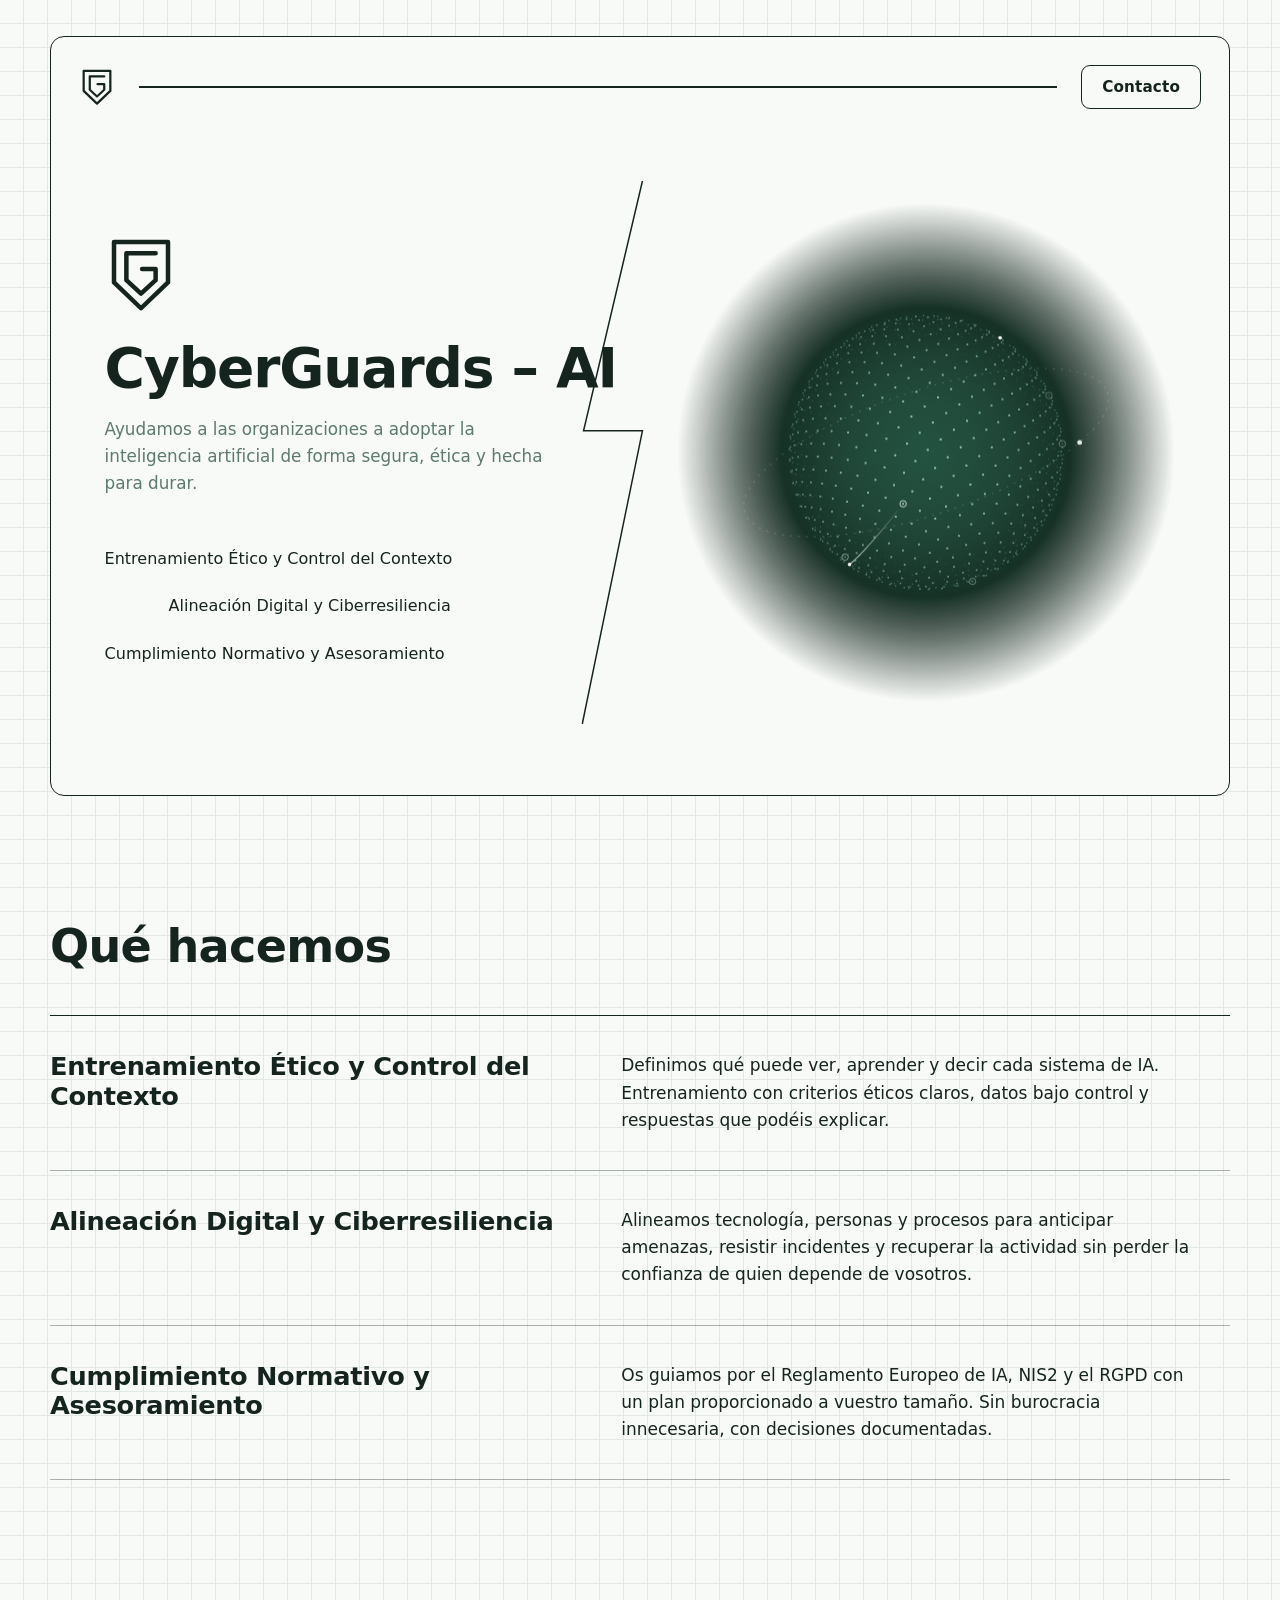
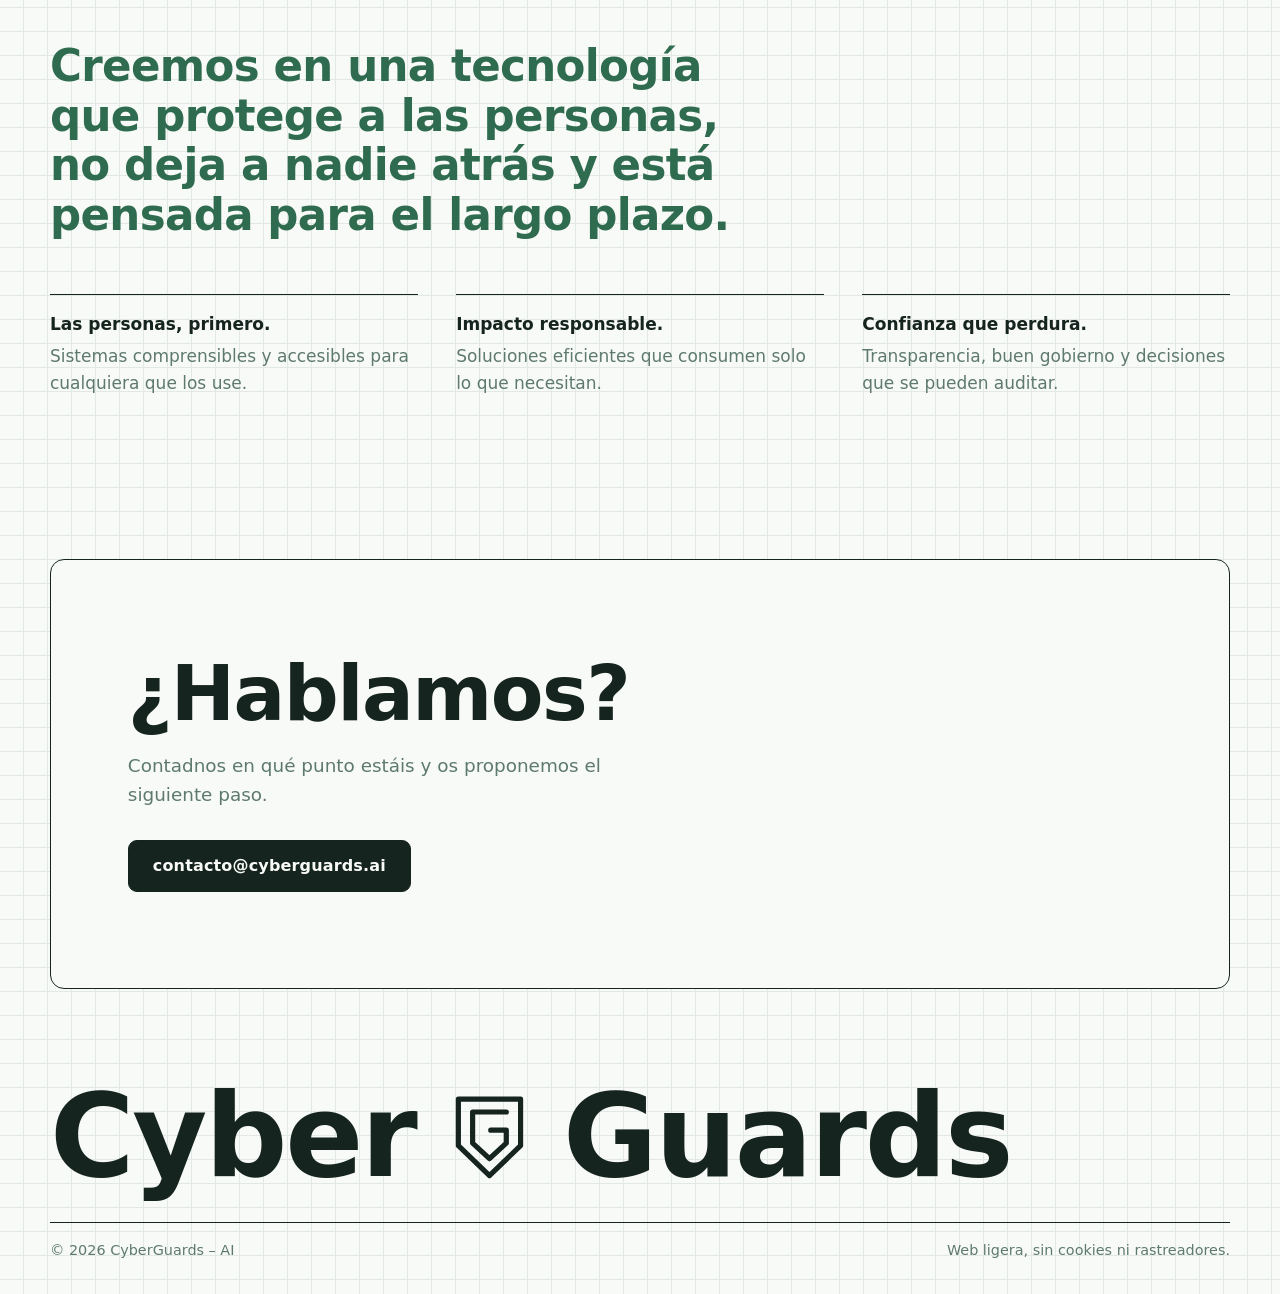
==== index.html @ 521812dc "Web estática de CyberGuards – AI Hero con escudo, rayo divisor y globo generativo en canvas, seccion" ====
<!doctype html>
<html lang="es">
<head>
  <meta charset="utf-8">
  <meta name="viewport" content="width=device-width, initial-scale=1">
  <title>CyberGuards – AI | IA segura, ética y responsable</title>
  <meta name="description" content="CyberGuards acompaña a las organizaciones a adoptar la inteligencia artificial de forma segura, ética y responsable: entrenamiento ético, ciberresiliencia y cumplimiento normativo.">
  <meta name="theme-color" content="#F8FAF7">
  <meta property="og:type" content="website">
  <meta property="og:title" content="CyberGuards – AI">
  <meta property="og:description" content="IA segura, ética y responsable para organizaciones que quieren crecer sin perder el control.">
  <meta property="og:locale" content="es_ES">
  <link rel="icon" href="assets/img/favicon.svg" type="image/svg+xml">
  <link rel="preload" href="assets/fonts/bricolage-latin.woff2" as="font" type="font/woff2" crossorigin>
  <link rel="preload" href="assets/fonts/atkinson-next-latin.woff2" as="font" type="font/woff2" crossorigin>
  <link rel="stylesheet" href="assets/css/styles.css">
  <script src="assets/js/main.js" defer></script>
</head>
<body>
  <svg width="0" height="0" class="sr-only" aria-hidden="true">
    <symbol id="shield" viewBox="0 0 64 72">
      <g fill="none" stroke="currentColor" stroke-width="4" stroke-linecap="round" stroke-linejoin="round">
        <path d="M8 7h48v36L32 66 8 43z"/>
        <path d="M45 17H19v24l13 12 13-12V31H33"/>
      </g>
    </symbol>
  </svg>

  <a class="skip" href="#main">Saltar al contenido</a>

  <div class="sheet hero-sheet">
    <header class="topbar">
      <a class="topbar__logo" href="./" aria-label="CyberGuards, inicio">
        <svg aria-hidden="true"><use href="#shield"/></svg>
      </a>
      <span class="topbar__rule" aria-hidden="true"></span>
      <a class="btn" href="#contacto">Contacto</a>
    </header>

    <main id="main">
      <section class="hero" aria-labelledby="hero-title">
        <div class="hero__copy">
          <svg class="hero__mark" aria-hidden="true"><use href="#shield"/></svg>
          <h1 id="hero-title" class="hero__title">CyberGuards&nbsp;–&nbsp;AI</h1>
          <p class="hero__lead">Ayudamos a las organizaciones a adoptar la inteligencia artificial de forma segura, ética y hecha para durar.</p>
          <ul class="hero__services">
            <li><a href="#etica">Entrenamiento Ético y Control del Contexto</a></li>
            <li><a href="#resiliencia">Alineación Digital y Ciberresiliencia</a></li>
            <li><a href="#cumplimiento">Cumplimiento Normativo y Asesoramiento</a></li>
          </ul>
        </div>

        <svg class="bolt" viewBox="0 0 100 100" preserveAspectRatio="none" aria-hidden="true">
          <path d="M96 0 L4 46 L96 46 L2 100"/>
        </svg>

        <figure class="visual" data-video="">
          <canvas class="visual__canvas" aria-hidden="true"></canvas>
          <figcaption class="sr-only">Animación de una red global de datos protegida.</figcaption>
        </figure>
      </section>
    </main>
  </div>

  <section class="services wrap" id="servicios" aria-labelledby="servicios-title">
    <h2 id="servicios-title" class="section-title">Qué hacemos</h2>
    <dl class="services__list">
      <div class="service" id="etica">
        <dt>Entrenamiento Ético y Control del Contexto</dt>
        <dd>Definimos qué puede ver, aprender y decir cada sistema de IA. Entrenamiento con criterios éticos claros, datos bajo control y respuestas que podéis explicar.</dd>
      </div>
      <div class="service" id="resiliencia">
        <dt>Alineación Digital y Ciberresiliencia</dt>
        <dd>Alineamos tecnología, personas y procesos para anticipar amenazas, resistir incidentes y recuperar la actividad sin perder la confianza de quien depende de vosotros.</dd>
      </div>
      <div class="service" id="cumplimiento">
        <dt>Cumplimiento Normativo y Asesoramiento</dt>
        <dd>Os guiamos por el Reglamento Europeo de IA, NIS2 y el RGPD con un plan proporcionado a vuestro tamaño. Sin burocracia innecesaria, con decisiones documentadas.</dd>
      </div>
    </dl>
  </section>

  <section class="approach wrap" aria-labelledby="approach-title">
    <h2 id="approach-title" class="approach__statement">Creemos en una tecnología que protege a las personas, no deja a nadie atrás y está pensada para el largo plazo.</h2>
    <ul class="approach__principles">
      <li><strong>Las personas, primero.</strong> Sistemas comprensibles y accesibles para cualquiera que los use.</li>
      <li><strong>Impacto responsable.</strong> Soluciones eficientes que consumen solo lo que necesitan.</li>
      <li><strong>Confianza que perdura.</strong> Transparencia, buen gobierno y decisiones que se pueden auditar.</li>
    </ul>
  </section>

  <section class="sheet contact" id="contacto" aria-labelledby="contacto-title">
    <h2 id="contacto-title" class="contact__title">¿Hablamos?</h2>
    <p class="contact__text">Contadnos en qué punto estáis y os proponemos el siguiente paso.</p>
    <a class="btn btn--solid" href="mailto:contacto@cyberguards.ai">contacto@cyberguards.ai</a>
  </section>

  <footer class="footer wrap">
    <p class="wordmark" aria-label="CyberGuards">
      <span aria-hidden="true">Cyber</span>
      <svg aria-hidden="true"><use href="#shield"/></svg>
      <span aria-hidden="true">Guards</span>
    </p>
    <div class="footer__meta">
      <p>© <span data-year>2026</span> CyberGuards – AI</p>
      <p>Web ligera, sin cookies ni rastreadores.</p>
    </div>
  </footer>
</body>
</html>
---- assets/css/styles.css ----
/* CyberGuards – AI
   Ink on graph paper. One accent, one bold moment (the bolt + the live visual). */

@font-face {
  font-family: "Bricolage Grotesque";
  src: url("../fonts/bricolage-latin.woff2") format("woff2");
  font-weight: 400 800;
  font-stretch: 75% 100%;
  font-display: swap;
}
@font-face {
  font-family: "Atkinson Hyperlegible Next";
  src: url("../fonts/atkinson-next-latin.woff2") format("woff2");
  font-weight: 400 700;
  font-display: swap;
}

:root {
  --paper: #F8FAF7;
  --grid: #E2E8E3;
  --ink: #16241F;
  --moss: #2F6B4F;
  --sage: #5E7A6E;
  --night: #0E2019;

  --display: "Bricolage Grotesque", "Arial Narrow", system-ui, sans-serif;
  --text: "Atkinson Hyperlegible Next", system-ui, -apple-system, "Segoe UI", sans-serif;

  --cell: 24px;
  --gutter: clamp(16px, 4vw, 48px);
  --radius: 14px;
  --line: 1.5px;
  --ease: cubic-bezier(.22, .8, .24, 1);
}

*, *::before, *::after { box-sizing: border-box; }

html { scroll-behavior: smooth; -webkit-text-size-adjust: 100%; }
@media (prefers-reduced-motion: reduce) { html { scroll-behavior: auto; } }

body {
  margin: 0;
  color: var(--ink);
  background-color: var(--paper);
  background-image:
    linear-gradient(var(--grid) 1px, transparent 1px),
    linear-gradient(90deg, var(--grid) 1px, transparent 1px);
  background-size: var(--cell) var(--cell);
  background-position: -1px -1px;
  font-family: var(--text);
  font-size: 1.0625rem;
  line-height: 1.6;
  text-rendering: optimizeLegibility;
  -webkit-font-smoothing: antialiased;
}

h1, h2, h3, p, dl, dd, ul, figure { margin: 0; }
ul { padding: 0; list-style: none; }
a { color: inherit; }
svg { display: block; }

:focus-visible { outline: 2px solid var(--moss); outline-offset: 3px; border-radius: 4px; }

.sr-only {
  position: absolute; width: 1px; height: 1px; padding: 0; margin: -1px;
  overflow: hidden; clip: rect(0 0 0 0); white-space: nowrap; border: 0;
}

.skip {
  position: absolute; left: 16px; top: -48px; z-index: 10;
  padding: 8px 14px; background: var(--ink); color: var(--paper);
  border-radius: 8px; text-decoration: none;
}
.skip:focus { top: 16px; }

.wrap {
  width: min(1180px, 100% - 2 * var(--gutter));
  margin-inline: auto;
}

/* ---------- Sheet: the framed page from the sketch ---------- */

.sheet {
  width: min(1180px, 100% - 2 * var(--gutter));
  margin-inline: auto;
  background: var(--paper);
  border: var(--line) solid var(--ink);
  border-radius: var(--radius);
}

.hero-sheet {
  margin-top: clamp(16px, 4vh, 48px);
  min-height: min(760px, calc(100svh - 2 * clamp(16px, 4vh, 48px)));
  display: flex;
  flex-direction: column;
  padding: clamp(16px, 2.4vw, 28px);
}

/* ---------- Buttons ---------- */

.btn {
  display: inline-flex;
  align-items: center;
  justify-content: center;
  min-height: 44px;
  padding: 0 20px;
  border: var(--line) solid var(--ink);
  border-radius: 9px;
  background: var(--paper);
  font-family: var(--display);
  font-weight: 700;
  font-size: .95rem;
  letter-spacing: .01em;
  text-decoration: none;
  white-space: nowrap;
  transition: background-color .2s var(--ease), color .2s var(--ease);
}
.btn:hover { background: var(--ink); color: var(--paper); }

.btn--solid { background: var(--ink); color: var(--paper); }
.btn--solid:hover { background: var(--moss); border-color: var(--moss); }

/* ---------- Top bar ---------- */

.topbar {
  display: flex;
  align-items: center;
  gap: clamp(12px, 2vw, 24px);
}
.topbar__logo { flex: none; color: var(--ink); }
.topbar__logo svg { width: 36px; height: 40px; }
.topbar__rule {
  flex: 1;
  height: var(--line);
  background: var(--ink);
  transform-origin: left;
}

/* ---------- Hero ---------- */

.hero-sheet main { flex: 1; display: flex; flex-direction: column; }

.hero {
  flex: 1;
  display: grid;
  grid-template-columns: minmax(0, 1fr) clamp(36px, 5vw, 64px) minmax(0, 1.12fr);
  align-items: stretch;
  gap: clamp(16px, 2.5vw, 36px);
  padding: clamp(24px, 5vh, 56px) clamp(4px, 2vw, 28px) clamp(8px, 2vh, 16px);
}

.hero__copy {
  align-self: center;
  max-width: 34rem;
}

.hero__mark {
  width: clamp(52px, 6vw, 72px);
  height: auto;
  aspect-ratio: 64 / 72;
  color: var(--ink);
  margin-bottom: clamp(20px, 3vh, 32px);
}

.hero__title {
  font-family: var(--display);
  font-weight: 800;
  font-stretch: 84%;
  font-size: clamp(2.1rem, 4.3vw, 3.9rem);
  line-height: .98;
  white-space: nowrap;
  letter-spacing: -.02em;
}

.hero__lead {
  margin-top: 20px;
  max-width: 30rem;
  font-size: clamp(1.05rem, 1.3vw, 1.2rem);
  color: var(--sage);
}

.hero__services {
  margin-top: clamp(28px, 5vh, 48px);
  display: grid;
  gap: 14px;
}
/* The sketch's zig-zag rhythm: the middle line steps in, echoing the bolt */
.hero__services li:nth-child(2) { padding-left: clamp(24px, 5vw, 72px); }
.hero__services a {
  display: inline-block;
  padding: 4px 0;
  text-decoration: none;
  font-size: 1rem;
  background: linear-gradient(var(--moss), var(--moss)) left bottom / 0 1.5px no-repeat;
  transition: background-size .35s var(--ease), color .2s;
}
.hero__services a:hover { background-size: 100% 1.5px; color: var(--moss); }

/* ---------- Bolt divider ---------- */

.bolt {
  align-self: stretch;
  width: 100%;
  height: auto;
  min-height: 320px;
  margin-block: clamp(8px, 3vh, 32px);
  overflow: visible;
}
.bolt path {
  fill: none;
  stroke: var(--ink);
  stroke-width: var(--line);
  stroke-linejoin: miter;
  vector-effect: non-scaling-stroke;
}

/* ---------- Visual (video slot, borderless) ---------- */

.visual {
  position: relative;
  align-self: center;
  width: 100%;
  aspect-ratio: 1 / 1;
  max-height: 600px;
  justify-self: center;
  overflow: hidden;
  background: radial-gradient(closest-side, #1A4134 0%, var(--night) 70%);
  /* No visible frame: the scene dissolves into the paper */
  -webkit-mask-image: radial-gradient(closest-side, #000 58%, rgba(0,0,0,.6) 76%, transparent 100%);
          mask-image: radial-gradient(closest-side, #000 58%, rgba(0,0,0,.6) 76%, transparent 100%);
}
.visual__canvas,
.visual video {
  position: absolute;
  inset: 0;
  width: 100%;
  height: 100%;
  object-fit: cover;
}

/* ---------- Page-load sequence (one orchestrated moment) ---------- */

@media (prefers-reduced-motion: no-preference) {
  .topbar__rule { animation: draw-x 1s var(--ease) both .1s; }
  .bolt { animation: strike .9s var(--ease) both .45s; }
  .visual { animation: fade-in 1.6s ease both .9s; }
}
@keyframes draw-x { from { transform: scaleX(0); } }
@keyframes strike { from { clip-path: inset(0 0 100% 0); } to { clip-path: inset(0 0 0 0); } }
@keyframes fade-in { from { opacity: 0; } }

/* ---------- Services ---------- */

.services { padding-block: clamp(88px, 14vh, 152px) clamp(40px, 8vh, 88px); }

.section-title {
  font-family: var(--display);
  font-weight: 800;
  font-stretch: 84%;
  font-size: clamp(2rem, 3.6vw, 3rem);
  line-height: 1.05;
  letter-spacing: -.015em;
  margin-bottom: clamp(28px, 5vh, 48px);
}

.services__list { border-top: var(--line) solid var(--ink); }

.service {
  display: grid;
  grid-template-columns: minmax(0, 5fr) minmax(0, 6fr);
  gap: 16px clamp(24px, 5vw, 80px);
  padding-block: clamp(24px, 4vh, 36px);
  border-bottom: 1px solid color-mix(in srgb, var(--ink) 35%, transparent);
  scroll-margin-top: 24px;
}
.service dt {
  font-family: var(--display);
  font-weight: 700;
  font-stretch: 90%;
  font-size: clamp(1.3rem, 2vw, 1.65rem);
  line-height: 1.15;
  letter-spacing: -.01em;
}
.service dd { max-width: 36rem; color: var(--ink); }
.service:target dt { color: var(--moss); }

/* ---------- Approach ---------- */

.approach { padding-block: clamp(48px, 10vh, 112px); }

.approach__statement {
  max-width: 22em;
  font-family: var(--display);
  font-weight: 600;
  font-stretch: 92%;
  font-size: clamp(1.75rem, 3.4vw, 2.8rem);
  line-height: 1.14;
  letter-spacing: -.015em;
  color: var(--moss);
  text-wrap: balance;
}

.approach__principles {
  margin-top: clamp(32px, 6vh, 56px);
  display: grid;
  grid-template-columns: repeat(3, minmax(0, 1fr));
  gap: clamp(20px, 3vw, 48px);
}
.approach__principles li {
  padding-top: 16px;
  border-top: var(--line) solid var(--ink);
  color: var(--sage);
}
.approach__principles strong {
  display: block;
  margin-bottom: 4px;
  color: var(--ink);
  font-weight: 700;
}

/* ---------- Contact ---------- */

.contact {
  margin-top: clamp(40px, 8vh, 88px);
  padding: clamp(40px, 8vw, 96px) clamp(24px, 6vw, 80px);
  display: grid;
  justify-items: start;
  gap: 18px;
  scroll-margin-top: 24px;
}
.contact__title {
  font-family: var(--display);
  font-weight: 800;
  font-stretch: 84%;
  font-size: clamp(2.6rem, 6vw, 4.8rem);
  line-height: 1;
  letter-spacing: -.02em;
}
.contact__text { max-width: 32rem; color: var(--sage); font-size: 1.15rem; }
.contact .btn { margin-top: 12px; font-size: 1rem; padding-inline: 24px; min-height: 52px; }

/* ---------- Footer ---------- */

.footer {
  padding-block: clamp(56px, 10vh, 112px) 32px;
  display: grid;
  gap: 28px;
}

.wordmark {
  display: flex;
  align-items: center;
  gap: .28em;
  font-family: var(--display);
  font-weight: 800;
  font-stretch: 84%;
  font-size: clamp(2.6rem, 9vw, 7.5rem);
  line-height: 1;
  letter-spacing: -.02em;
}
.wordmark svg { width: .72em; height: .81em; flex: none; }

.footer__meta {
  display: flex;
  flex-wrap: wrap;
  justify-content: space-between;
  gap: 8px 24px;
  padding-top: 16px;
  border-top: var(--line) solid var(--ink);
  font-size: .9rem;
  color: var(--sage);
}

/* ---------- Responsive ---------- */

@media (max-width: 860px) {
  .hero-sheet { min-height: 0; }
  .hero {
    grid-template-columns: 1fr;
    gap: 28px;
    padding-inline: 0;
  }
  .hero__copy { max-width: none; }
  .bolt { display: none; }
  .visual { width: min(100%, 460px); }

  .service { grid-template-columns: 1fr; }
  .approach__principles { grid-template-columns: 1fr; }
}

@media (max-width: 420px) {
  .topbar .btn { padding-inline: 14px; }
  .hero__services li:nth-child(2) { padding-left: 20px; }
}
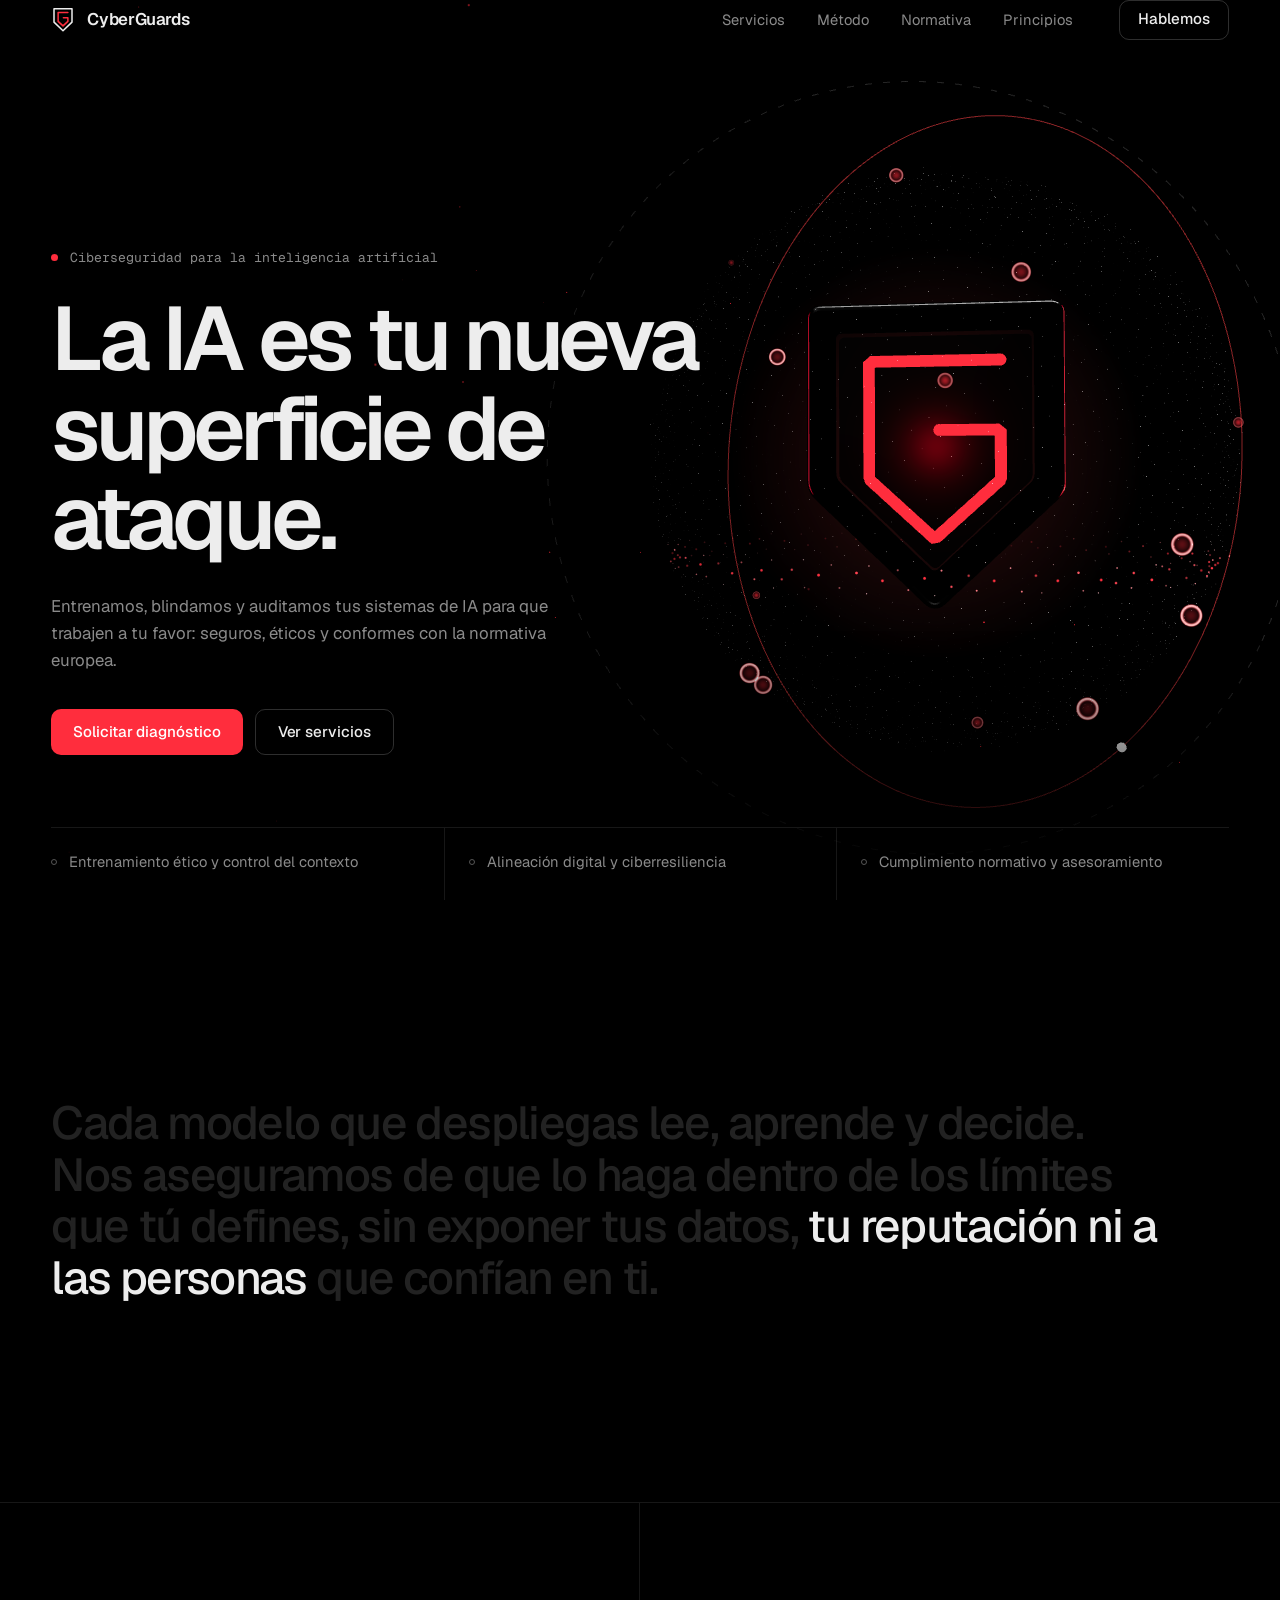
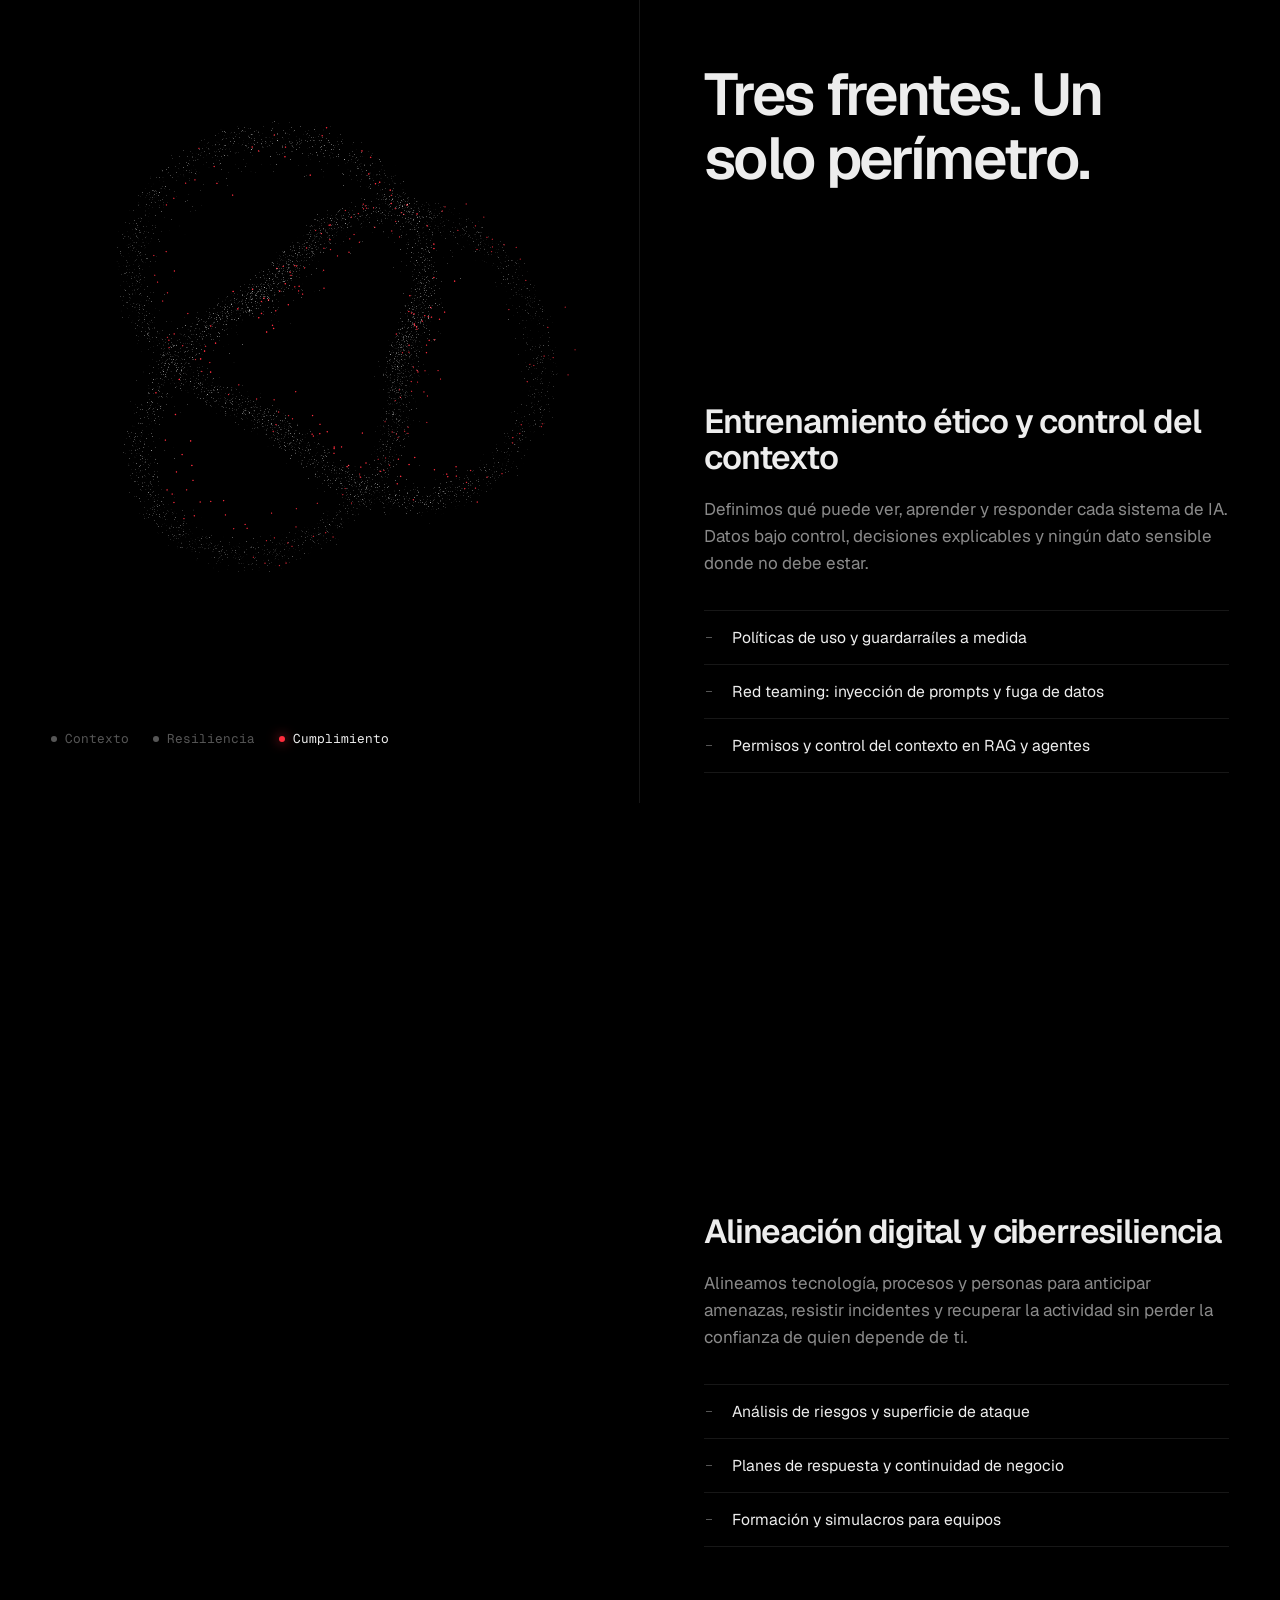
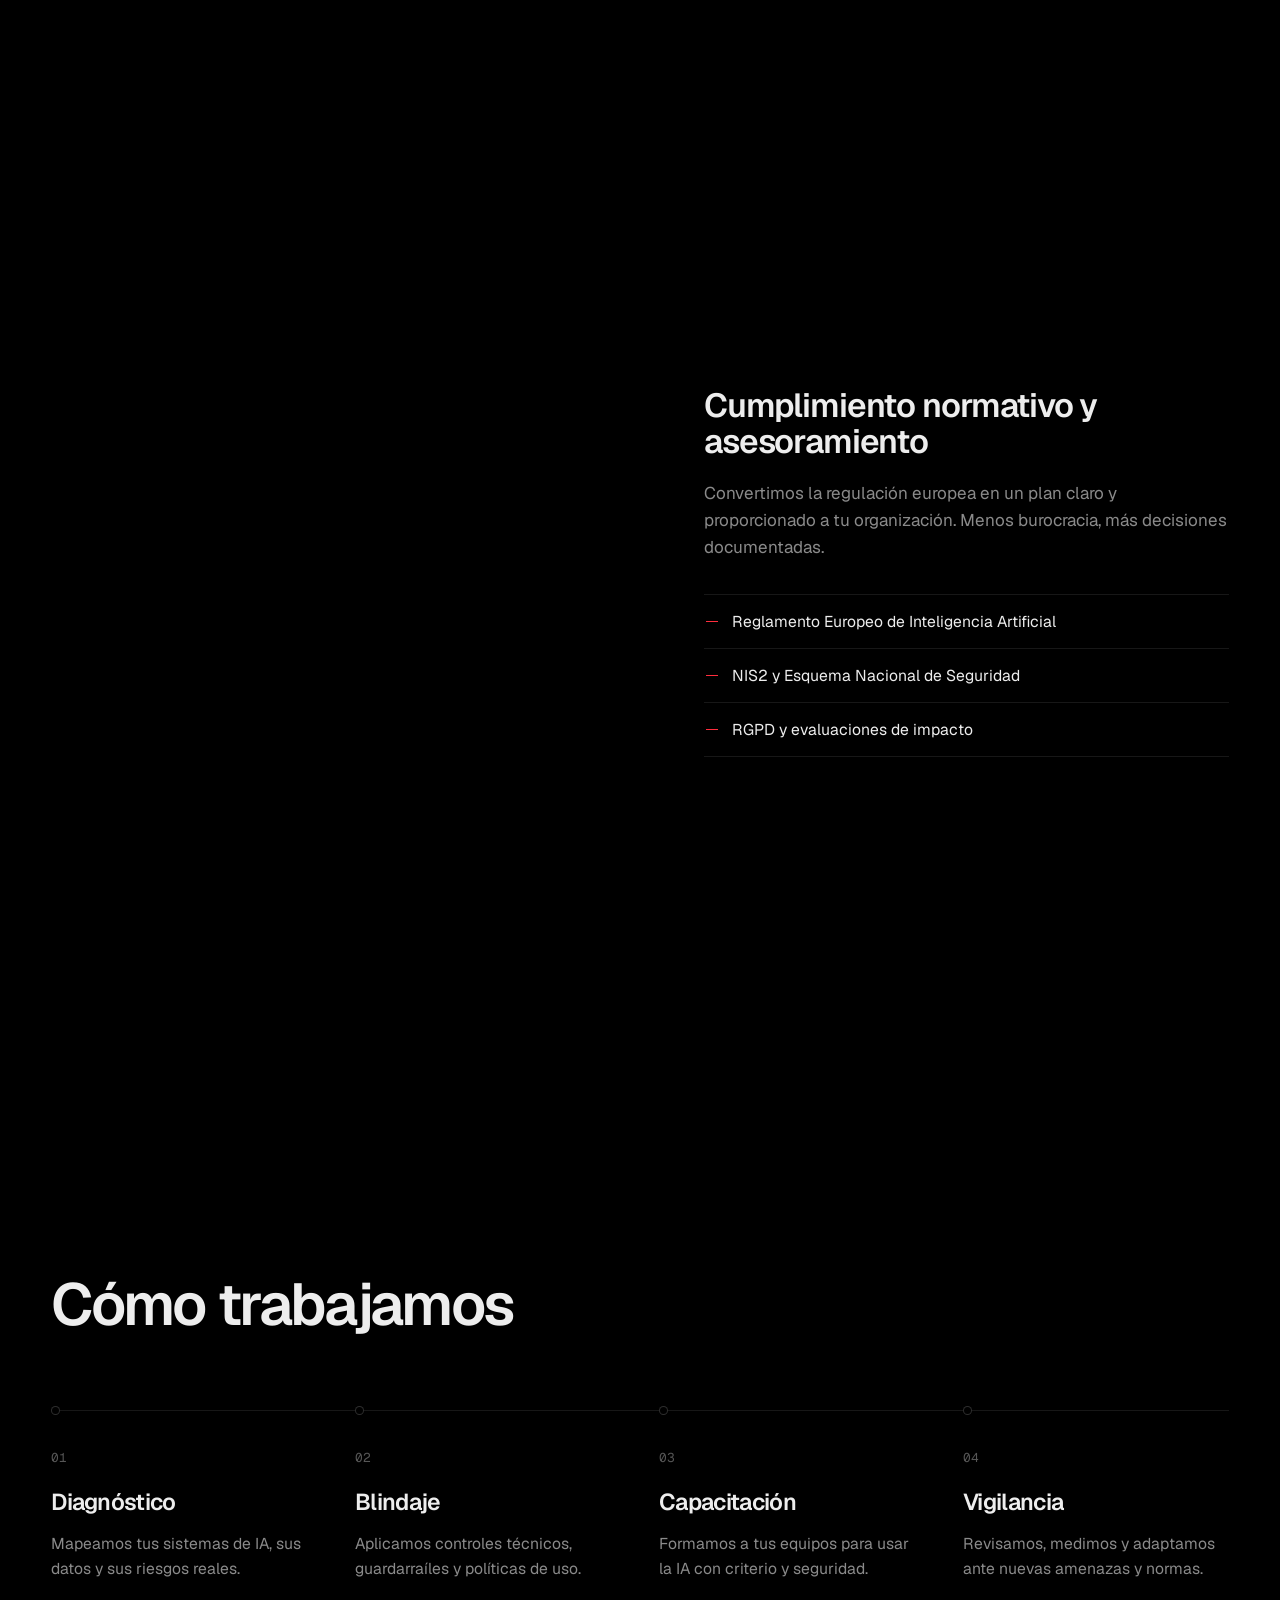
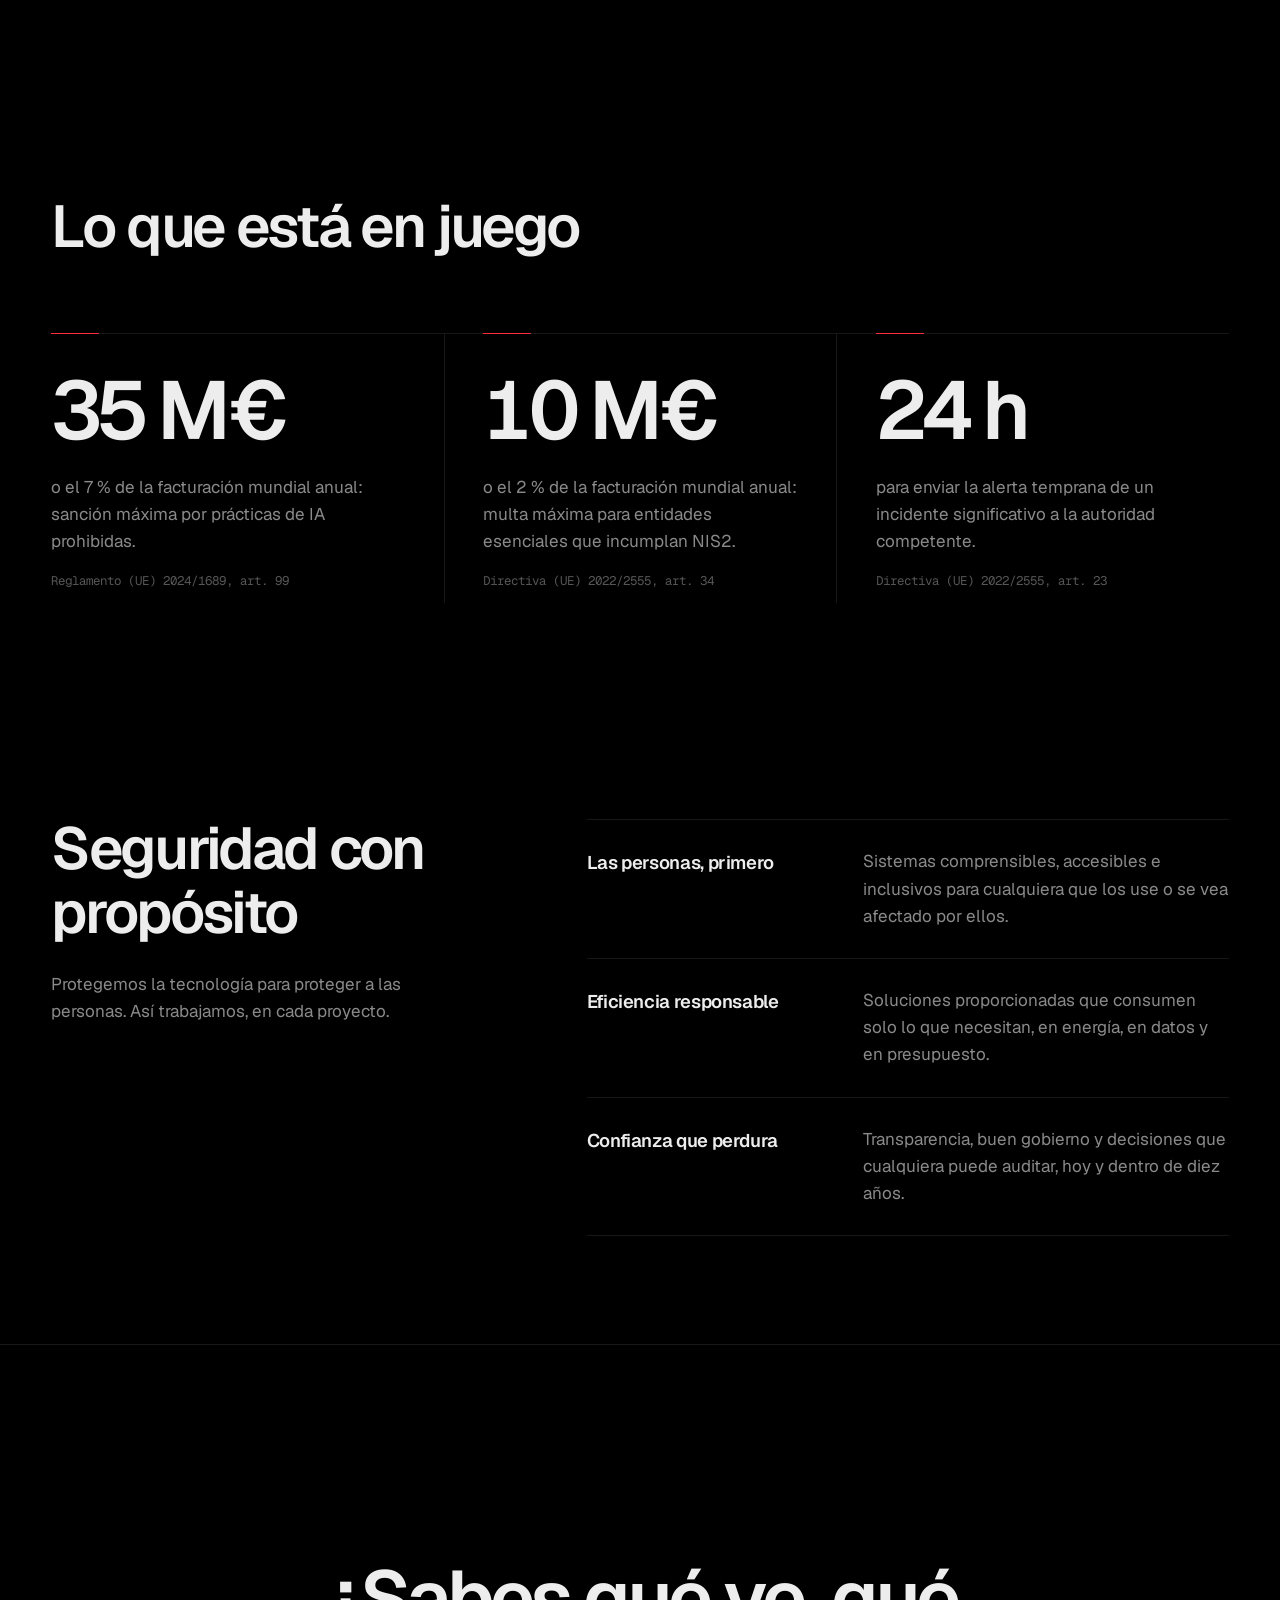
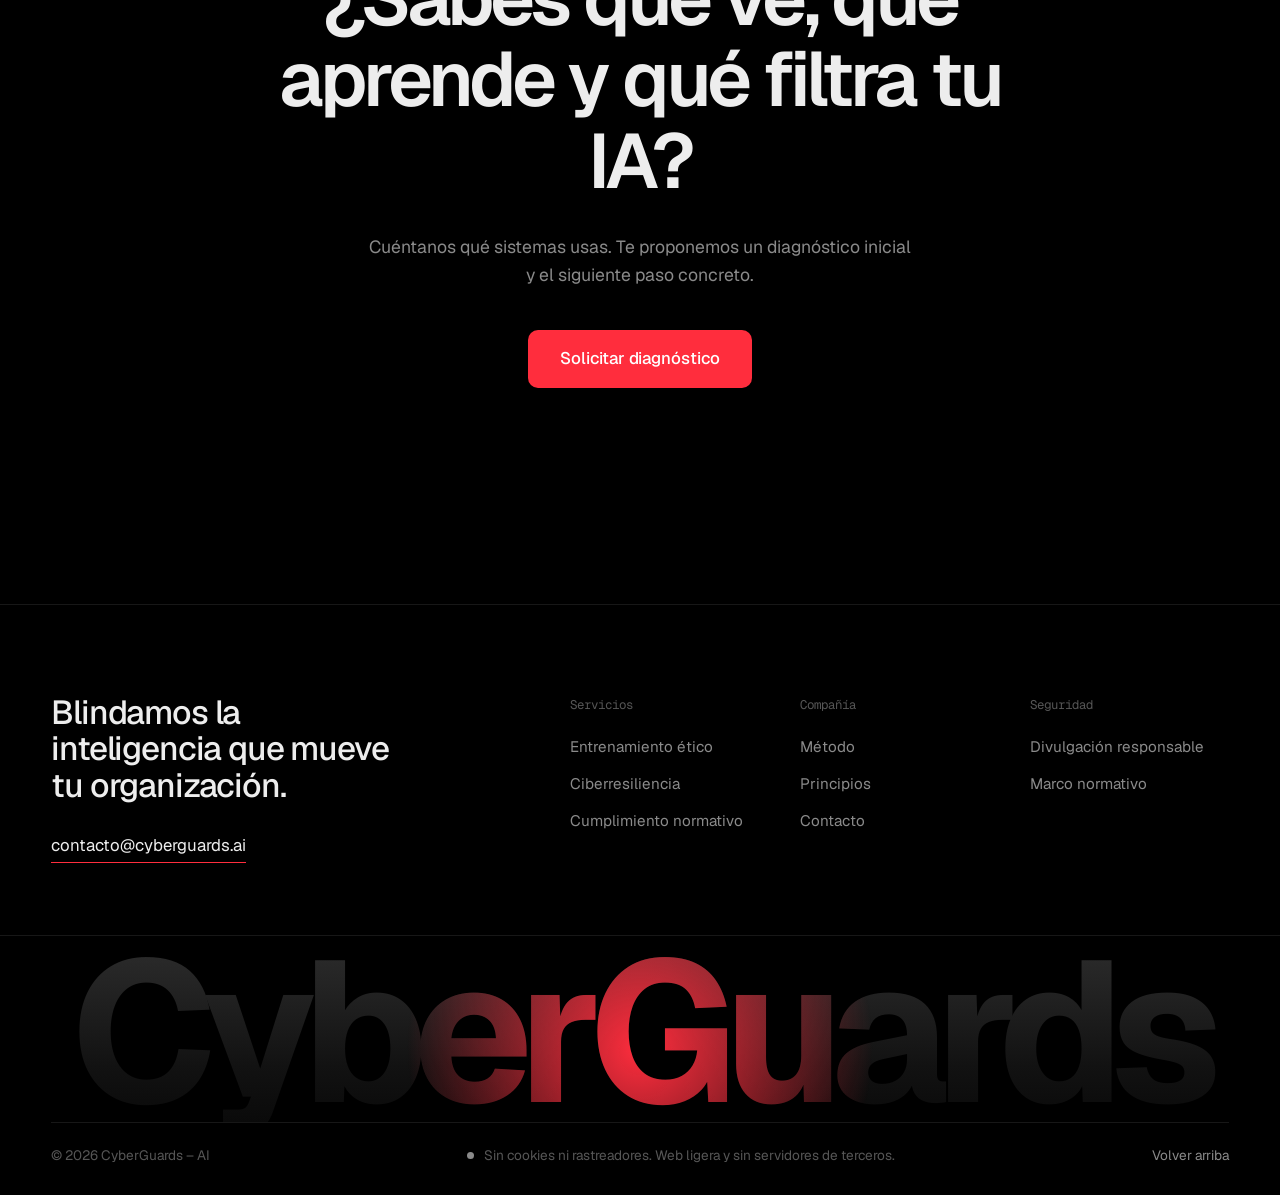
==== commit 41af0b90: "Rediseño: negro y rojo, escenas 3D y transiciones - Hero con escudo 3D metálico (three.js), perímetr" ====
--- a/index.html
+++ b/index.html
@@ -2,108 +2,279 @@
 <html lang="es">
 <head>
   <meta charset="utf-8">
-  <meta name="viewport" content="width=device-width, initial-scale=1">
-  <title>CyberGuards – AI | IA segura, ética y responsable</title>
-  <meta name="description" content="CyberGuards acompaña a las organizaciones a adoptar la inteligencia artificial de forma segura, ética y responsable: entrenamiento ético, ciberresiliencia y cumplimiento normativo.">
-  <meta name="theme-color" content="#F8FAF7">
+  <meta name="viewport" content="width=device-width, initial-scale=1, viewport-fit=cover">
+  <title>CyberGuards – AI | Ciberseguridad para la inteligencia artificial</title>
+  <meta name="description" content="Entrenamos, blindamos y auditamos tus sistemas de inteligencia artificial: entrenamiento ético y control del contexto, ciberresiliencia y cumplimiento del Reglamento Europeo de IA, NIS2 y RGPD.">
+  <meta name="theme-color" content="#000000">
+  <meta name="color-scheme" content="dark">
   <meta property="og:type" content="website">
   <meta property="og:title" content="CyberGuards – AI">
-  <meta property="og:description" content="IA segura, ética y responsable para organizaciones que quieren crecer sin perder el control.">
+  <meta property="og:description" content="La IA es tu nueva superficie de ataque. Te ayudamos a protegerla.">
   <meta property="og:locale" content="es_ES">
   <link rel="icon" href="assets/img/favicon.svg" type="image/svg+xml">
-  <link rel="preload" href="assets/fonts/bricolage-latin.woff2" as="font" type="font/woff2" crossorigin>
-  <link rel="preload" href="assets/fonts/atkinson-next-latin.woff2" as="font" type="font/woff2" crossorigin>
+  <link rel="preload" href="assets/fonts/geist-latin.woff2" as="font" type="font/woff2" crossorigin>
+  <link rel="preload" href="assets/fonts/geist-mono-latin.woff2" as="font" type="font/woff2" crossorigin>
   <link rel="stylesheet" href="assets/css/styles.css">
-  <script src="assets/js/main.js" defer></script>
+  <script src="assets/js/boot.js"></script>
+  <script src="assets/vendor/gsap.min.js" defer></script>
+  <script src="assets/vendor/ScrollTrigger.min.js" defer></script>
+  <script src="assets/vendor/SplitText.min.js" defer></script>
+  <script src="assets/vendor/lenis.min.js" defer></script>
+  <script src="assets/js/app.js" defer></script>
+  <script type="module" src="assets/js/hero3d.js"></script>
+  <script type="module" src="assets/js/morph3d.js"></script>
 </head>
 <body>
   <svg width="0" height="0" class="sr-only" aria-hidden="true">
-    <symbol id="shield" viewBox="0 0 64 72">
-      <g fill="none" stroke="currentColor" stroke-width="4" stroke-linecap="round" stroke-linejoin="round">
-        <path d="M8 7h48v36L32 66 8 43z"/>
-        <path d="M45 17H19v24l13 12 13-12V31H33"/>
+    <symbol id="cg-shield" viewBox="0 0 64 72">
+      <g fill="none" stroke-width="4" stroke-linecap="round" stroke-linejoin="round">
+        <path stroke="currentColor" d="M8 7h48v36L32 66 8 43z"/>
+        <path stroke="#FF2D3D" d="M45 17H19v24l13 12 13-12V31H33"/>
       </g>
     </symbol>
   </svg>
 
+  <div class="loader" aria-hidden="true">
+    <svg class="loader__mark" viewBox="0 0 64 72" fill="none" stroke-width="2.2" stroke-linecap="round" stroke-linejoin="round">
+      <path class="loader__frame" pathLength="1" d="M8 7h48v36L32 66 8 43z"/>
+      <path class="loader__g" pathLength="1" d="M45 17H19v24l13 12 13-12V31H33"/>
+    </svg>
+    <p class="loader__label">CyberGuards</p>
+  </div>
+
   <a class="skip" href="#main">Saltar al contenido</a>
 
-  <div class="sheet hero-sheet">
-    <header class="topbar">
-      <a class="topbar__logo" href="./" aria-label="CyberGuards, inicio">
-        <svg aria-hidden="true"><use href="#shield"/></svg>
-      </a>
-      <span class="topbar__rule" aria-hidden="true"></span>
-      <a class="btn" href="#contacto">Contacto</a>
-    </header>
-
-    <main id="main">
-      <section class="hero" aria-labelledby="hero-title">
-        <div class="hero__copy">
-          <svg class="hero__mark" aria-hidden="true"><use href="#shield"/></svg>
-          <h1 id="hero-title" class="hero__title">CyberGuards&nbsp;–&nbsp;AI</h1>
-          <p class="hero__lead">Ayudamos a las organizaciones a adoptar la inteligencia artificial de forma segura, ética y hecha para durar.</p>
-          <ul class="hero__services">
-            <li><a href="#etica">Entrenamiento Ético y Control del Contexto</a></li>
-            <li><a href="#resiliencia">Alineación Digital y Ciberresiliencia</a></li>
-            <li><a href="#cumplimiento">Cumplimiento Normativo y Asesoramiento</a></li>
-          </ul>
-        </div>
-
-        <svg class="bolt" viewBox="0 0 100 100" preserveAspectRatio="none" aria-hidden="true">
-          <path d="M96 0 L4 46 L96 46 L2 100"/>
-        </svg>
-
-        <figure class="visual" data-video="">
-          <canvas class="visual__canvas" aria-hidden="true"></canvas>
-          <figcaption class="sr-only">Animación de una red global de datos protegida.</figcaption>
+  <header class="nav">
+    <a class="nav__brand" href="#top" aria-label="CyberGuards, volver al inicio">
+      <svg aria-hidden="true"><use href="#cg-shield"/></svg>
+      <span>CyberGuards</span>
+    </a>
+    <nav class="nav__links" aria-label="Principal">
+      <a href="#servicios">Servicios</a>
+      <a href="#metodo">Método</a>
+      <a href="#normativa">Normativa</a>
+      <a href="#principios">Principios</a>
+    </nav>
+    <a class="btn btn--ghost nav__cta" href="#contacto" data-magnetic>Hablemos</a>
+    <button class="nav__toggle" type="button" aria-expanded="false" aria-controls="menu">
+      <span class="sr-only">Abrir menú</span>
+      <span class="nav__bars" aria-hidden="true"></span>
+    </button>
+  </header>
+
+  <div class="menu" id="menu" hidden>
+    <nav aria-label="Menú móvil">
+      <a href="#servicios">Servicios</a>
+      <a href="#metodo">Método</a>
+      <a href="#normativa">Normativa</a>
+      <a href="#principios">Principios</a>
+      <a href="#contacto">Contacto</a>
+    </nav>
+    <a class="menu__mail" href="mailto:contacto@cyberguards.ai">contacto@cyberguards.ai</a>
+  </div>
+
+  <main id="main">
+    <!-- Hero -->
+    <section class="hero" id="top" aria-labelledby="hero-title">
+      <canvas class="hero__canvas" aria-hidden="true"></canvas>
+      <div class="hero__shade" aria-hidden="true"></div>
+
+      <div class="hero__inner container">
+        <p class="hero__kicker" data-fade><span class="dot" aria-hidden="true"></span>Ciberseguridad para la inteligencia artificial</p>
+        <h1 class="hero__title" id="hero-title">La IA es tu nueva superficie de ataque.</h1>
+        <p class="hero__lead" data-fade>Entrenamos, blindamos y auditamos tus sistemas de IA para que trabajen a tu favor: seguros, éticos y conformes con la normativa europea.</p>
+        <div class="hero__actions" data-fade>
+          <a class="btn btn--primary" href="#contacto" data-magnetic>Solicitar diagnóstico</a>
+          <a class="btn btn--ghost" href="#servicios">Ver servicios</a>
+        </div>
+      </div>
+
+      <ul class="hero__pillars container" data-fade>
+        <li><a href="#etica">Entrenamiento ético y control del contexto</a></li>
+        <li><a href="#resiliencia">Alineación digital y ciberresiliencia</a></li>
+        <li><a href="#cumplimiento">Cumplimiento normativo y asesoramiento</a></li>
+      </ul>
+    </section>
+
+    <!-- Manifesto -->
+    <section class="manifesto container" aria-label="Nuestra visión">
+      <p class="manifesto__text" data-words>Cada modelo que despliegas lee, aprende y decide. Nos aseguramos de que lo haga dentro de los límites que tú defines, sin exponer tus datos, tu reputación ni a las personas que confían en ti.</p>
+    </section>
+
+    <!-- Services with morphing 3D stage -->
+    <section class="services" id="servicios" aria-labelledby="servicios-title">
+      <div class="services__stage" aria-hidden="true">
+        <canvas class="services__canvas"></canvas>
+        <ol class="services__index">
+          <li class="is-active">Contexto</li>
+          <li>Resiliencia</li>
+          <li>Cumplimiento</li>
+        </ol>
+      </div>
+
+      <div class="services__panels">
+        <h2 class="services__title" id="servicios-title" data-lines>Tres frentes. Un solo perímetro.</h2>
+
+        <article class="service" id="etica" data-index="0">
+          <h3 class="service__name">Entrenamiento ético y control del contexto</h3>
+          <p class="service__desc">Definimos qué puede ver, aprender y responder cada sistema de IA. Datos bajo control, decisiones explicables y ningún dato sensible donde no debe estar.</p>
+          <ul class="service__list">
+            <li>Políticas de uso y guardarraíles a medida</li>
+            <li>Red teaming: inyección de prompts y fuga de datos</li>
+            <li>Permisos y control del contexto en RAG y agentes</li>
+          </ul>
+        </article>
+
+        <article class="service" id="resiliencia" data-index="1">
+          <h3 class="service__name">Alineación digital y ciberresiliencia</h3>
+          <p class="service__desc">Alineamos tecnología, procesos y personas para anticipar amenazas, resistir incidentes y recuperar la actividad sin perder la confianza de quien depende de ti.</p>
+          <ul class="service__list">
+            <li>Análisis de riesgos y superficie de ataque</li>
+            <li>Planes de respuesta y continuidad de negocio</li>
+            <li>Formación y simulacros para equipos</li>
+          </ul>
+        </article>
+
+        <article class="service" id="cumplimiento" data-index="2">
+          <h3 class="service__name">Cumplimiento normativo y asesoramiento</h3>
+          <p class="service__desc">Convertimos la regulación europea en un plan claro y proporcionado a tu organización. Menos burocracia, más decisiones documentadas.</p>
+          <ul class="service__list">
+            <li>Reglamento Europeo de Inteligencia Artificial</li>
+            <li>NIS2 y Esquema Nacional de Seguridad</li>
+            <li>RGPD y evaluaciones de impacto</li>
+          </ul>
+        </article>
+      </div>
+    </section>
+
+    <!-- Method -->
+    <section class="method container" id="metodo" aria-labelledby="metodo-title">
+      <h2 class="section-title" id="metodo-title" data-lines>Cómo trabajamos</h2>
+      <div class="method__track" aria-hidden="true"><span class="method__progress"></span></div>
+      <ol class="method__steps">
+        <li class="step">
+          <span class="step__num">01</span>
+          <h3 class="step__name">Diagnóstico</h3>
+          <p>Mapeamos tus sistemas de IA, sus datos y sus riesgos reales.</p>
+        </li>
+        <li class="step">
+          <span class="step__num">02</span>
+          <h3 class="step__name">Blindaje</h3>
+          <p>Aplicamos controles técnicos, guardarraíles y políticas de uso.</p>
+        </li>
+        <li class="step">
+          <span class="step__num">03</span>
+          <h3 class="step__name">Capacitación</h3>
+          <p>Formamos a tus equipos para usar la IA con criterio y seguridad.</p>
+        </li>
+        <li class="step">
+          <span class="step__num">04</span>
+          <h3 class="step__name">Vigilancia</h3>
+          <p>Revisamos, medimos y adaptamos ante nuevas amenazas y normas.</p>
+        </li>
+      </ol>
+    </section>
+
+    <!-- Stakes -->
+    <section class="stakes container" id="normativa" aria-labelledby="normativa-title">
+      <h2 class="section-title" id="normativa-title" data-lines>Lo que está en juego</h2>
+      <div class="stakes__grid">
+        <figure class="stake">
+          <p class="stake__value"><span data-count="35">35</span>&nbsp;M€</p>
+          <figcaption>
+            <p>o el 7&nbsp;% de la facturación mundial anual: sanción máxima por prácticas de IA prohibidas.</p>
+            <cite>Reglamento (UE) 2024/1689, art. 99</cite>
+          </figcaption>
         </figure>
-      </section>
-    </main>
-  </div>
-
-  <section class="services wrap" id="servicios" aria-labelledby="servicios-title">
-    <h2 id="servicios-title" class="section-title">Qué hacemos</h2>
-    <dl class="services__list">
-      <div class="service" id="etica">
-        <dt>Entrenamiento Ético y Control del Contexto</dt>
-        <dd>Definimos qué puede ver, aprender y decir cada sistema de IA. Entrenamiento con criterios éticos claros, datos bajo control y respuestas que podéis explicar.</dd>
-      </div>
-      <div class="service" id="resiliencia">
-        <dt>Alineación Digital y Ciberresiliencia</dt>
-        <dd>Alineamos tecnología, personas y procesos para anticipar amenazas, resistir incidentes y recuperar la actividad sin perder la confianza de quien depende de vosotros.</dd>
-      </div>
-      <div class="service" id="cumplimiento">
-        <dt>Cumplimiento Normativo y Asesoramiento</dt>
-        <dd>Os guiamos por el Reglamento Europeo de IA, NIS2 y el RGPD con un plan proporcionado a vuestro tamaño. Sin burocracia innecesaria, con decisiones documentadas.</dd>
-      </div>
-    </dl>
-  </section>
-
-  <section class="approach wrap" aria-labelledby="approach-title">
-    <h2 id="approach-title" class="approach__statement">Creemos en una tecnología que protege a las personas, no deja a nadie atrás y está pensada para el largo plazo.</h2>
-    <ul class="approach__principles">
-      <li><strong>Las personas, primero.</strong> Sistemas comprensibles y accesibles para cualquiera que los use.</li>
-      <li><strong>Impacto responsable.</strong> Soluciones eficientes que consumen solo lo que necesitan.</li>
-      <li><strong>Confianza que perdura.</strong> Transparencia, buen gobierno y decisiones que se pueden auditar.</li>
-    </ul>
-  </section>
-
-  <section class="sheet contact" id="contacto" aria-labelledby="contacto-title">
-    <h2 id="contacto-title" class="contact__title">¿Hablamos?</h2>
-    <p class="contact__text">Contadnos en qué punto estáis y os proponemos el siguiente paso.</p>
-    <a class="btn btn--solid" href="mailto:contacto@cyberguards.ai">contacto@cyberguards.ai</a>
-  </section>
-
-  <footer class="footer wrap">
-    <p class="wordmark" aria-label="CyberGuards">
-      <span aria-hidden="true">Cyber</span>
-      <svg aria-hidden="true"><use href="#shield"/></svg>
-      <span aria-hidden="true">Guards</span>
-    </p>
-    <div class="footer__meta">
+        <figure class="stake">
+          <p class="stake__value"><span data-count="10">10</span>&nbsp;M€</p>
+          <figcaption>
+            <p>o el 2&nbsp;% de la facturación mundial anual: multa máxima para entidades esenciales que incumplan NIS2.</p>
+            <cite>Directiva (UE) 2022/2555, art. 34</cite>
+          </figcaption>
+        </figure>
+        <figure class="stake">
+          <p class="stake__value"><span data-count="24">24</span>&nbsp;h</p>
+          <figcaption>
+            <p>para enviar la alerta temprana de un incidente significativo a la autoridad competente.</p>
+            <cite>Directiva (UE) 2022/2555, art. 23</cite>
+          </figcaption>
+        </figure>
+      </div>
+    </section>
+
+    <!-- Principles -->
+    <section class="principles container" id="principios" aria-labelledby="principios-title">
+      <h2 class="section-title" id="principios-title" data-lines>Seguridad con propósito</h2>
+      <p class="principles__intro">Protegemos la tecnología para proteger a las personas. Así trabajamos, en cada proyecto.</p>
+      <ul class="principles__list">
+        <li>
+          <h3>Las personas, primero</h3>
+          <p>Sistemas comprensibles, accesibles e inclusivos para cualquiera que los use o se vea afectado por ellos.</p>
+        </li>
+        <li>
+          <h3>Eficiencia responsable</h3>
+          <p>Soluciones proporcionadas que consumen solo lo que necesitan, en energía, en datos y en presupuesto.</p>
+        </li>
+        <li>
+          <h3>Confianza que perdura</h3>
+          <p>Transparencia, buen gobierno y decisiones que cualquiera puede auditar, hoy y dentro de diez años.</p>
+        </li>
+      </ul>
+    </section>
+
+    <!-- CTA -->
+    <section class="cta" id="contacto" aria-labelledby="contacto-title">
+      <div class="cta__glow" aria-hidden="true"></div>
+      <div class="container cta__inner">
+        <h2 class="cta__title" id="contacto-title" data-lines>¿Sabes qué ve, qué aprende y qué filtra tu IA?</h2>
+        <p class="cta__text">Cuéntanos qué sistemas usas. Te proponemos un diagnóstico inicial y el siguiente paso concreto.</p>
+        <a class="btn btn--primary btn--lg" href="mailto:contacto@cyberguards.ai?subject=Diagn%C3%B3stico%20inicial" data-magnetic>Solicitar diagnóstico</a>
+      </div>
+    </section>
+  </main>
+
+  <footer class="footer">
+    <div class="container footer__top">
+      <div class="footer__lead">
+        <p class="footer__claim">Blindamos la inteligencia que mueve tu organización.</p>
+        <a class="footer__mail" href="mailto:contacto@cyberguards.ai">contacto@cyberguards.ai</a>
+      </div>
+      <nav class="footer__cols" aria-label="Pie de página">
+        <div>
+          <h2>Servicios</h2>
+          <ul>
+            <li><a href="#etica">Entrenamiento ético</a></li>
+            <li><a href="#resiliencia">Ciberresiliencia</a></li>
+            <li><a href="#cumplimiento">Cumplimiento normativo</a></li>
+          </ul>
+        </div>
+        <div>
+          <h2>Compañía</h2>
+          <ul>
+            <li><a href="#metodo">Método</a></li>
+            <li><a href="#principios">Principios</a></li>
+            <li><a href="#contacto">Contacto</a></li>
+          </ul>
+        </div>
+        <div>
+          <h2>Seguridad</h2>
+          <ul>
+            <li><a href=".well-known/security.txt">Divulgación responsable</a></li>
+            <li><a href="#normativa">Marco normativo</a></li>
+          </ul>
+        </div>
+      </nav>
+    </div>
+
+    <div class="footer__mark" aria-hidden="true">
+      <p class="footer__word">CyberGuards</p>
+    </div>
+
+    <div class="container footer__bottom">
       <p>© <span data-year>2026</span> CyberGuards – AI</p>
-      <p>Web ligera, sin cookies ni rastreadores.</p>
+      <p class="footer__eco"><span class="dot dot--ok" aria-hidden="true"></span>Sin cookies ni rastreadores. Web ligera y sin servidores de terceros.</p>
+      <a class="footer__top-link" href="#top">Volver arriba</a>
     </div>
   </footer>
 </body>
--- a/assets/css/styles.css
+++ b/assets/css/styles.css
@@ -1,65 +1,69 @@
 /* CyberGuards – AI
-   Ink on graph paper. One accent, one bold moment (the bolt + the live visual). */
+   Black, signal red, real 3D. Red marks state and action, never decoration. */
 
 @font-face {
-  font-family: "Bricolage Grotesque";
-  src: url("../fonts/bricolage-latin.woff2") format("woff2");
-  font-weight: 400 800;
-  font-stretch: 75% 100%;
+  font-family: "Geist";
+  src: url("../fonts/geist-latin.woff2") format("woff2");
+  font-weight: 100 900;
   font-display: swap;
 }
 @font-face {
-  font-family: "Atkinson Hyperlegible Next";
-  src: url("../fonts/atkinson-next-latin.woff2") format("woff2");
-  font-weight: 400 700;
+  font-family: "Geist Mono";
+  src: url("../fonts/geist-mono-latin.woff2") format("woff2");
+  font-weight: 100 900;
   font-display: swap;
 }
 
 :root {
-  --paper: #F8FAF7;
-  --grid: #E2E8E3;
-  --ink: #16241F;
-  --moss: #2F6B4F;
-  --sage: #5E7A6E;
-  --night: #0E2019;
-
-  --display: "Bricolage Grotesque", "Arial Narrow", system-ui, sans-serif;
-  --text: "Atkinson Hyperlegible Next", system-ui, -apple-system, "Segoe UI", sans-serif;
-
-  --cell: 24px;
-  --gutter: clamp(16px, 4vw, 48px);
-  --radius: 14px;
-  --line: 1.5px;
-  --ease: cubic-bezier(.22, .8, .24, 1);
+  --bg: #000;
+  --surface: #0A0A0A;
+  --raise: #121212;
+  --line: rgba(255, 255, 255, .09);
+  --line-strong: rgba(255, 255, 255, .18);
+  --text: #EDEDED;
+  --muted: #8A8A8A;
+  --dim: #565656;
+  --red: #FF2D3D;
+  --red-deep: #7A0912;
+
+  --sans: "Geist", system-ui, -apple-system, "Segoe UI", sans-serif;
+  --mono: "Geist Mono", ui-monospace, "SFMono-Regular", Consolas, monospace;
+
+  --gutter: clamp(20px, 4vw, 56px);
+  --max: 1320px;
+  --nav-h: 72px;
+  --ease: cubic-bezier(.16, 1, .3, 1);
+  --radius: 10px;
+
+  color-scheme: dark;
 }
 
 *, *::before, *::after { box-sizing: border-box; }
 
-html { scroll-behavior: smooth; -webkit-text-size-adjust: 100%; }
-@media (prefers-reduced-motion: reduce) { html { scroll-behavior: auto; } }
+html { -webkit-text-size-adjust: 100%; background: var(--bg); }
+html.lenis, html.lenis body { height: auto; }
+.lenis.lenis-smooth { scroll-behavior: auto !important; }
 
 body {
   margin: 0;
-  color: var(--ink);
-  background-color: var(--paper);
-  background-image:
-    linear-gradient(var(--grid) 1px, transparent 1px),
-    linear-gradient(90deg, var(--grid) 1px, transparent 1px);
-  background-size: var(--cell) var(--cell);
-  background-position: -1px -1px;
-  font-family: var(--text);
+  background: var(--bg);
+  color: var(--text);
+  font-family: var(--sans);
   font-size: 1.0625rem;
   line-height: 1.6;
-  text-rendering: optimizeLegibility;
   -webkit-font-smoothing: antialiased;
-}
-
-h1, h2, h3, p, dl, dd, ul, figure { margin: 0; }
-ul { padding: 0; list-style: none; }
-a { color: inherit; }
-svg { display: block; }
-
-:focus-visible { outline: 2px solid var(--moss); outline-offset: 3px; border-radius: 4px; }
+  -moz-osx-font-smoothing: grayscale;
+  overflow-x: clip;
+}
+
+h1, h2, h3, p, ul, ol, figure, blockquote { margin: 0; }
+ul, ol { padding: 0; list-style: none; }
+a { color: inherit; text-decoration: none; }
+svg, canvas { display: block; }
+cite { font-style: normal; }
+
+::selection { background: var(--red); color: #fff; }
+:focus-visible { outline: 2px solid var(--red); outline-offset: 4px; border-radius: 6px; }
 
 .sr-only {
   position: absolute; width: 1px; height: 1px; padding: 0; margin: -1px;
@@ -67,328 +71,713 @@
 }
 
 .skip {
-  position: absolute; left: 16px; top: -48px; z-index: 10;
-  padding: 8px 14px; background: var(--ink); color: var(--paper);
-  border-radius: 8px; text-decoration: none;
+  position: fixed; left: 16px; top: -60px; z-index: 200;
+  padding: 10px 16px; background: var(--red); color: #fff; border-radius: 8px;
 }
 .skip:focus { top: 16px; }
 
-.wrap {
-  width: min(1180px, 100% - 2 * var(--gutter));
+.container {
+  width: min(var(--max), 100% - 2 * var(--gutter));
   margin-inline: auto;
 }
 
-/* ---------- Sheet: the framed page from the sketch ---------- */
-
-.sheet {
-  width: min(1180px, 100% - 2 * var(--gutter));
-  margin-inline: auto;
-  background: var(--paper);
-  border: var(--line) solid var(--ink);
-  border-radius: var(--radius);
-}
-
-.hero-sheet {
-  margin-top: clamp(16px, 4vh, 48px);
-  min-height: min(760px, calc(100svh - 2 * clamp(16px, 4vh, 48px)));
-  display: flex;
-  flex-direction: column;
-  padding: clamp(16px, 2.4vw, 28px);
+.dot {
+  display: inline-block;
+  width: 7px; height: 7px;
+  border-radius: 50%;
+  background: var(--red);
+  animation: pulse 2.4s infinite;
+  flex: none;
+}
+.dot--ok { background: var(--muted); animation: none; }
+@keyframes pulse {
+  0% { box-shadow: 0 0 0 0 rgba(255, 45, 61, .55); }
+  70% { box-shadow: 0 0 0 9px rgba(255, 45, 61, 0); }
+  100% { box-shadow: 0 0 0 0 rgba(255, 45, 61, 0); }
 }
 
 /* ---------- Buttons ---------- */
 
 .btn {
+  position: relative;
   display: inline-flex;
   align-items: center;
   justify-content: center;
-  min-height: 44px;
-  padding: 0 20px;
-  border: var(--line) solid var(--ink);
-  border-radius: 9px;
-  background: var(--paper);
-  font-family: var(--display);
-  font-weight: 700;
+  gap: 10px;
+  min-height: 46px;
+  padding: 0 22px;
+  border-radius: var(--radius);
   font-size: .95rem;
-  letter-spacing: .01em;
-  text-decoration: none;
+  font-weight: 500;
+  letter-spacing: -.005em;
   white-space: nowrap;
-  transition: background-color .2s var(--ease), color .2s var(--ease);
-}
-.btn:hover { background: var(--ink); color: var(--paper); }
-
-.btn--solid { background: var(--ink); color: var(--paper); }
-.btn--solid:hover { background: var(--moss); border-color: var(--moss); }
-
-/* ---------- Top bar ---------- */
-
-.topbar {
-  display: flex;
+  overflow: hidden;
+  isolation: isolate;
+  transition: color .35s var(--ease), border-color .35s var(--ease);
+}
+.btn::before {
+  content: "";
+  position: absolute;
+  inset: 0;
+  z-index: -1;
+  transform: translateY(101%);
+  transition: transform .5s var(--ease);
+}
+.btn:hover::before { transform: translateY(0); }
+
+.btn--primary { background: var(--red); color: #fff; }
+.btn--primary::before { background: #fff; }
+.btn--primary:hover { color: #000; }
+
+.btn--ghost { border: 1px solid var(--line-strong); color: var(--text); }
+.btn--ghost::before { background: var(--text); }
+.btn--ghost:hover { color: #000; border-color: var(--text); }
+
+.btn--lg { min-height: 58px; padding: 0 32px; font-size: 1.05rem; }
+
+/* ---------- Loader (first visit per session) ---------- */
+
+.loader {
+  position: fixed;
+  inset: 0;
+  z-index: 100;
+  display: none;
+  flex-direction: column;
   align-items: center;
-  gap: clamp(12px, 2vw, 24px);
-}
-.topbar__logo { flex: none; color: var(--ink); }
-.topbar__logo svg { width: 36px; height: 40px; }
-.topbar__rule {
-  flex: 1;
-  height: var(--line);
-  background: var(--ink);
-  transform-origin: left;
-}
+  justify-content: center;
+  gap: 22px;
+  background: var(--bg);
+}
+.intro .loader { display: flex; }
+.loader__mark { width: 72px; height: 81px; }
+.loader__frame, .loader__g { stroke-dasharray: 1; stroke-dashoffset: 1; }
+.loader__frame { stroke: var(--text); }
+.loader__g { stroke: var(--red); }
+.loader__label {
+  font-family: var(--mono);
+  font-size: .8rem;
+  letter-spacing: .08em;
+  color: var(--muted);
+  opacity: 0;
+}
+
+/* ---------- Nav ---------- */
+
+.nav {
+  position: fixed;
+  inset: 0 0 auto 0;
+  z-index: 50;
+  height: var(--nav-h);
+  display: flex;
+  align-items: center;
+  gap: 32px;
+  padding-inline: var(--gutter);
+  border-bottom: 1px solid transparent;
+  transition: transform .6s var(--ease), background-color .4s, border-color .4s;
+}
+.nav.is-solid {
+  background: rgba(0, 0, 0, .62);
+  -webkit-backdrop-filter: blur(16px) saturate(140%);
+          backdrop-filter: blur(16px) saturate(140%);
+  border-bottom-color: var(--line);
+}
+.nav.is-hidden { transform: translateY(-100%); }
+
+.nav__brand {
+  display: inline-flex;
+  align-items: center;
+  gap: 12px;
+  font-weight: 600;
+  font-size: 1.05rem;
+  letter-spacing: -.02em;
+}
+.nav__brand svg { width: 24px; height: 27px; }
+
+.nav__links {
+  display: flex;
+  gap: 4px;
+  margin-left: auto;
+}
+.nav__links a {
+  position: relative;
+  padding: 8px 14px;
+  font-size: .92rem;
+  color: var(--muted);
+  transition: color .3s;
+}
+.nav__links a::after {
+  content: "";
+  position: absolute;
+  left: 14px; right: 14px; bottom: 2px;
+  height: 1px;
+  background: var(--red);
+  transform: scaleX(0);
+  transform-origin: right;
+  transition: transform .5s var(--ease);
+}
+.nav__links a:hover { color: var(--text); }
+.nav__links a:hover::after { transform: scaleX(1); transform-origin: left; }
+.nav__cta { min-height: 40px; padding-inline: 18px; }
+
+/* ---------- Mobile menu ---------- */
+
+.nav__toggle {
+  display: none;
+  position: relative;
+  width: 44px; height: 44px;
+  margin-right: -10px;
+  border: 0;
+  background: none;
+  color: var(--text);
+  cursor: pointer;
+}
+.nav__bars, .nav__bars::before {
+  position: absolute;
+  left: 11px; right: 11px;
+  height: 1.5px;
+  background: currentColor;
+  transition: transform .5s var(--ease), top .5s var(--ease);
+}
+.nav__bars { top: 18px; }
+.nav__bars::before { content: ""; left: 0; right: 0; top: 7px; }
+.nav__toggle[aria-expanded="true"] .nav__bars { top: 21px; transform: rotate(45deg); }
+.nav__toggle[aria-expanded="true"] .nav__bars::before { top: 0; transform: rotate(-90deg); }
+
+.menu {
+  position: fixed;
+  inset: 0;
+  z-index: 40;
+  display: flex;
+  flex-direction: column;
+  justify-content: space-between;
+  padding: calc(var(--nav-h) + 40px) var(--gutter) 40px;
+  background: var(--bg);
+  clip-path: inset(0 0 100% 0);
+  transition: clip-path .7s var(--ease);
+}
+.menu[hidden] { display: none; }
+.menu.is-open { clip-path: inset(0 0 0 0); }
+.menu nav { display: grid; }
+.menu nav a {
+  padding: 10px 0;
+  border-bottom: 1px solid var(--line);
+  font-size: clamp(2rem, 9vw, 3rem);
+  font-weight: 600;
+  letter-spacing: -.04em;
+  line-height: 1.15;
+}
+.menu nav a:active { color: var(--red); }
+.menu__mail { color: var(--muted); }
+.menu-open { overflow: hidden; }
 
 /* ---------- Hero ---------- */
 
-.hero-sheet main { flex: 1; display: flex; flex-direction: column; }
-
 .hero {
-  flex: 1;
-  display: grid;
-  grid-template-columns: minmax(0, 1fr) clamp(36px, 5vw, 64px) minmax(0, 1.12fr);
-  align-items: stretch;
-  gap: clamp(16px, 2.5vw, 36px);
-  padding: clamp(24px, 5vh, 56px) clamp(4px, 2vw, 28px) clamp(8px, 2vh, 16px);
-}
-
-.hero__copy {
-  align-self: center;
-  max-width: 34rem;
-}
-
-.hero__mark {
-  width: clamp(52px, 6vw, 72px);
-  height: auto;
-  aspect-ratio: 64 / 72;
-  color: var(--ink);
-  margin-bottom: clamp(20px, 3vh, 32px);
-}
-
-.hero__title {
-  font-family: var(--display);
-  font-weight: 800;
-  font-stretch: 84%;
-  font-size: clamp(2.1rem, 4.3vw, 3.9rem);
-  line-height: .98;
-  white-space: nowrap;
-  letter-spacing: -.02em;
-}
-
-.hero__lead {
-  margin-top: 20px;
-  max-width: 30rem;
-  font-size: clamp(1.05rem, 1.3vw, 1.2rem);
-  color: var(--sage);
-}
-
-.hero__services {
-  margin-top: clamp(28px, 5vh, 48px);
-  display: grid;
-  gap: 14px;
-}
-/* The sketch's zig-zag rhythm: the middle line steps in, echoing the bolt */
-.hero__services li:nth-child(2) { padding-left: clamp(24px, 5vw, 72px); }
-.hero__services a {
-  display: inline-block;
-  padding: 4px 0;
-  text-decoration: none;
-  font-size: 1rem;
-  background: linear-gradient(var(--moss), var(--moss)) left bottom / 0 1.5px no-repeat;
-  transition: background-size .35s var(--ease), color .2s;
-}
-.hero__services a:hover { background-size: 100% 1.5px; color: var(--moss); }
-
-/* ---------- Bolt divider ---------- */
-
-.bolt {
-  align-self: stretch;
-  width: 100%;
-  height: auto;
-  min-height: 320px;
-  margin-block: clamp(8px, 3vh, 32px);
-  overflow: visible;
-}
-.bolt path {
-  fill: none;
-  stroke: var(--ink);
-  stroke-width: var(--line);
-  stroke-linejoin: miter;
-  vector-effect: non-scaling-stroke;
-}
-
-/* ---------- Visual (video slot, borderless) ---------- */
-
-.visual {
-  position: relative;
-  align-self: center;
-  width: 100%;
-  aspect-ratio: 1 / 1;
-  max-height: 600px;
-  justify-self: center;
+  position: relative;
+  height: 100svh;
+  min-height: 680px;
+  display: grid;
+  grid-template-rows: 1fr auto;
   overflow: hidden;
-  background: radial-gradient(closest-side, #1A4134 0%, var(--night) 70%);
-  /* No visible frame: the scene dissolves into the paper */
-  -webkit-mask-image: radial-gradient(closest-side, #000 58%, rgba(0,0,0,.6) 76%, transparent 100%);
-          mask-image: radial-gradient(closest-side, #000 58%, rgba(0,0,0,.6) 76%, transparent 100%);
-}
-.visual__canvas,
-.visual video {
+}
+.hero__canvas {
   position: absolute;
   inset: 0;
   width: 100%;
   height: 100%;
-  object-fit: cover;
-}
-
-/* ---------- Page-load sequence (one orchestrated moment) ---------- */
-
-@media (prefers-reduced-motion: no-preference) {
-  .topbar__rule { animation: draw-x 1s var(--ease) both .1s; }
-  .bolt { animation: strike .9s var(--ease) both .45s; }
-  .visual { animation: fade-in 1.6s ease both .9s; }
-}
-@keyframes draw-x { from { transform: scaleX(0); } }
-@keyframes strike { from { clip-path: inset(0 0 100% 0); } to { clip-path: inset(0 0 0 0); } }
-@keyframes fade-in { from { opacity: 0; } }
+}
+.hero.no-webgl::before {
+  content: "";
+  position: absolute;
+  inset: 0;
+  background:
+    url("../img/logo.svg") no-repeat 72% 45% / min(24vw, 280px),
+    radial-gradient(40% 50% at 72% 45%, rgba(255, 45, 61, .22), transparent 70%);
+}
+.hero__shade {
+  position: absolute;
+  inset: 0;
+  pointer-events: none;
+  background:
+    linear-gradient(90deg, rgba(0, 0, 0, .8) 0%, rgba(0, 0, 0, .3) 45%, transparent 65%),
+    linear-gradient(0deg, #000 0%, transparent 30%);
+}
+
+.hero__inner {
+  position: relative;
+  align-self: end;
+  padding-bottom: clamp(40px, 8vh, 88px);
+}
+
+.hero__kicker {
+  display: inline-flex;
+  align-items: center;
+  gap: 12px;
+  margin-bottom: 28px;
+  font-family: var(--mono);
+  font-size: .82rem;
+  color: var(--muted);
+}
+
+.hero__title {
+  max-width: 12ch;
+  font-size: clamp(2.9rem, 7vw, 6.8rem);
+  font-weight: 600;
+  line-height: .94;
+  letter-spacing: -.055em;
+}
+.hero__title .line { padding-bottom: .06em; }
+
+.hero__lead {
+  max-width: 34rem;
+  margin-top: 28px;
+  font-size: clamp(1.05rem, 1.25vw, 1.2rem);
+  color: var(--muted);
+}
+
+.hero__actions {
+  display: flex;
+  flex-wrap: wrap;
+  gap: 12px;
+  margin-top: 36px;
+}
+
+.hero__pillars {
+  position: relative;
+  display: grid;
+  grid-template-columns: repeat(3, 1fr);
+  border-top: 1px solid var(--line);
+}
+.hero__pillars li + li { border-left: 1px solid var(--line); }
+.hero__pillars a {
+  display: flex;
+  align-items: center;
+  gap: 12px;
+  height: 100%;
+  padding: 22px 24px 26px;
+  font-size: .92rem;
+  color: var(--muted);
+  transition: color .3s;
+}
+.hero__pillars li:first-child a { padding-left: 0; }
+.hero__pillars a::before {
+  content: "";
+  width: 6px; height: 6px;
+  flex: none;
+  border: 1px solid var(--dim);
+  border-radius: 50%;
+  transition: background-color .3s, border-color .3s;
+}
+.hero__pillars a:hover { color: var(--text); }
+.hero__pillars a:hover::before { background: var(--red); border-color: var(--red); }
+
+/* Hidden until the intro timeline takes over (boot.js has a failsafe) */
+.js:not(.is-loaded) .hero__title,
+.js:not(.is-loaded) [data-fade],
+.js:not(.is-loaded) .nav { opacity: 0; }
+
+/* ---------- Shared section type ---------- */
+
+.section-title,
+.services__title {
+  font-size: clamp(2.2rem, 4.6vw, 4.2rem);
+  font-weight: 600;
+  line-height: 1;
+  letter-spacing: -.045em;
+}
+[data-lines] .line { padding-bottom: .08em; }
+
+/* ---------- Manifesto ---------- */
+
+.manifesto { padding-block: clamp(120px, 22vh, 240px); }
+.manifesto__text {
+  max-width: 24em;
+  font-size: clamp(1.7rem, 3.6vw, 3.25rem);
+  font-weight: 500;
+  line-height: 1.12;
+  letter-spacing: -.035em;
+}
 
 /* ---------- Services ---------- */
 
-.services { padding-block: clamp(88px, 14vh, 152px) clamp(40px, 8vh, 88px); }
-
-.section-title {
-  font-family: var(--display);
-  font-weight: 800;
-  font-stretch: 84%;
-  font-size: clamp(2rem, 3.6vw, 3rem);
-  line-height: 1.05;
-  letter-spacing: -.015em;
-  margin-bottom: clamp(28px, 5vh, 48px);
-}
-
-.services__list { border-top: var(--line) solid var(--ink); }
+.services {
+  position: relative;
+  display: grid;
+  grid-template-columns: minmax(0, 1fr) minmax(0, 1fr);
+  border-top: 1px solid var(--line);
+}
+
+.services__stage {
+  position: sticky;
+  top: 0;
+  height: 100svh;
+  border-right: 1px solid var(--line);
+  overflow: hidden;
+}
+.services__canvas { width: 100%; height: 100%; }
+.services__stage::after {
+  content: "";
+  position: absolute;
+  inset: 0;
+  pointer-events: none;
+  background: radial-gradient(60% 50% at 50% 50%, transparent 40%, rgba(0, 0, 0, .7) 100%);
+}
+
+.services__index {
+  position: absolute;
+  left: var(--gutter);
+  bottom: clamp(28px, 6vh, 56px);
+  z-index: 1;
+  display: flex;
+  gap: 24px;
+  font-family: var(--mono);
+  font-size: .8rem;
+}
+.services__index li {
+  display: flex;
+  align-items: center;
+  gap: 8px;
+  color: var(--dim);
+  transition: color .4s;
+}
+.services__index li::before {
+  content: "";
+  width: 6px; height: 6px;
+  border-radius: 50%;
+  background: var(--dim);
+  transition: background-color .4s, box-shadow .4s;
+}
+.services__index li.is-active { color: var(--text); }
+.services__index li.is-active::before { background: var(--red); box-shadow: 0 0 12px var(--red); }
+
+.services__panels {
+  padding: clamp(120px, 18vh, 200px) var(--gutter) 12svh clamp(32px, 5vw, 96px);
+}
+.services__title { max-width: 11ch; }
 
 .service {
-  display: grid;
-  grid-template-columns: minmax(0, 5fr) minmax(0, 6fr);
-  gap: 16px clamp(24px, 5vw, 80px);
-  padding-block: clamp(24px, 4vh, 36px);
-  border-bottom: 1px solid color-mix(in srgb, var(--ink) 35%, transparent);
-  scroll-margin-top: 24px;
-}
-.service dt {
-  font-family: var(--display);
+  min-height: 88svh;
+  display: flex;
+  flex-direction: column;
+  justify-content: center;
+  max-width: 34rem;
+}
+.service__name {
+  font-size: clamp(1.6rem, 2.6vw, 2.4rem);
+  font-weight: 600;
+  line-height: 1.08;
+  letter-spacing: -.035em;
+}
+.service__desc { margin-top: 20px; color: var(--muted); }
+.service__list {
+  margin-top: 32px;
+  border-top: 1px solid var(--line);
+}
+.service__list li {
+  position: relative;
+  padding: 14px 0 14px 28px;
+  border-bottom: 1px solid var(--line);
+  font-size: .98rem;
+}
+.service__list li::before {
+  content: "";
+  position: absolute;
+  left: 2px; top: 50%;
+  width: 12px; height: 1px;
+  background: var(--dim);
+  transform: scaleX(.5);
+  transform-origin: left;
+  transition: transform .6s var(--ease), background-color .6s;
+}
+.service.is-active .service__list li::before { transform: scaleX(1); background: var(--red); }
+
+/* ---------- Method ---------- */
+
+.method { padding-block: clamp(140px, 22vh, 240px) clamp(80px, 12vh, 140px); }
+.method__track {
+  position: relative;
+  height: 1px;
+  margin-top: clamp(48px, 8vh, 88px);
+  background: var(--line);
+}
+.method__progress {
+  position: absolute;
+  inset: 0;
+  background: var(--red);
+  transform: scaleX(0);
+  transform-origin: left;
+  box-shadow: 0 0 16px rgba(255, 45, 61, .6);
+}
+.method__steps {
+  display: grid;
+  grid-template-columns: repeat(4, minmax(0, 1fr));
+  gap: clamp(20px, 3vw, 48px);
+}
+.step { position: relative; padding-top: 32px; }
+.step::before {
+  content: "";
+  position: absolute;
+  top: -5px; left: 0;
+  width: 9px; height: 9px;
+  border-radius: 50%;
+  background: var(--bg);
+  border: 1px solid var(--line-strong);
+  transition: background-color .4s, border-color .4s, box-shadow .4s;
+}
+.step.is-on::before { background: var(--red); border-color: var(--red); box-shadow: 0 0 14px var(--red); }
+.step__num { font-family: var(--mono); font-size: .8rem; color: var(--dim); transition: color .4s; }
+.step.is-on .step__num { color: var(--red); }
+.step__name {
+  margin-top: 14px;
+  font-size: clamp(1.3rem, 1.8vw, 1.6rem);
+  font-weight: 600;
+  letter-spacing: -.03em;
+}
+.step p { margin-top: 10px; color: var(--muted); font-size: .98rem; max-width: 22rem; }
+
+/* ---------- Stakes ---------- */
+
+.stakes { padding-block: clamp(80px, 12vh, 140px); }
+.stakes__grid {
+  display: grid;
+  grid-template-columns: repeat(3, minmax(0, 1fr));
+  margin-top: clamp(48px, 8vh, 88px);
+  border-top: 1px solid var(--line);
+}
+.stake {
+  position: relative;
+  padding: 36px clamp(20px, 3vw, 40px) 12px 0;
+}
+.stake + .stake { padding-left: clamp(20px, 3vw, 40px); border-left: 1px solid var(--line); }
+.stake::before {
+  content: "";
+  position: absolute;
+  top: -1px; left: 0;
+  width: 48px; height: 1px;
+  background: var(--red);
+}
+.stake + .stake::before { left: clamp(20px, 3vw, 40px); }
+.stake__value {
+  font-size: clamp(3.2rem, 6.4vw, 6.2rem);
+  font-weight: 600;
+  line-height: 1;
+  letter-spacing: -.06em;
+  font-variant-numeric: tabular-nums;
+  white-space: nowrap;
+}
+.stake figcaption p { margin-top: 22px; color: var(--muted); max-width: 22rem; }
+.stake cite {
+  display: block;
+  margin-top: 16px;
+  font-family: var(--mono);
+  font-size: .78rem;
+  color: var(--dim);
+}
+
+/* ---------- Principles ---------- */
+
+.principles {
+  padding-block: clamp(80px, 12vh, 140px);
+  display: grid;
+  grid-template-columns: minmax(0, 5fr) minmax(0, 7fr);
+  grid-template-rows: auto 1fr;
+  gap: 24px clamp(32px, 6vw, 120px);
+  align-items: start;
+}
+.principles .section-title { grid-column: 1; }
+.principles__intro { grid-column: 1; color: var(--muted); max-width: 26rem; }
+.principles__list { grid-column: 2; grid-row: 1 / span 2; border-top: 1px solid var(--line); }
+.principles__list li {
+  display: grid;
+  grid-template-columns: minmax(0, 2fr) minmax(0, 3fr);
+  gap: 12px 32px;
+  padding-block: 28px;
+  border-bottom: 1px solid var(--line);
+}
+.principles__list h3 { font-size: 1.15rem; font-weight: 600; letter-spacing: -.02em; }
+.principles__list p { color: var(--muted); }
+
+/* ---------- CTA ---------- */
+
+.cta {
+  position: relative;
+  padding-block: clamp(140px, 24vh, 260px);
+  overflow: hidden;
+  border-top: 1px solid var(--line);
+}
+.cta__glow {
+  position: absolute;
+  left: 50%; bottom: -55%;
+  width: min(1200px, 140vw);
+  aspect-ratio: 2 / 1;
+  transform: translateX(-50%);
+  background: radial-gradient(closest-side, rgba(255, 45, 61, .32), rgba(122, 9, 18, .18) 45%, transparent 100%);
+  pointer-events: none;
+}
+.cta__glow::after {
+  content: "";
+  position: absolute;
+  inset: 0;
+  background:
+    linear-gradient(var(--line) 1px, transparent 1px) 0 0 / 100% 48px,
+    linear-gradient(90deg, var(--line) 1px, transparent 1px) 0 0 / 48px 100%;
+  -webkit-mask-image: radial-gradient(closest-side, #000, transparent);
+          mask-image: radial-gradient(closest-side, #000, transparent);
+}
+.cta__inner {
+  position: relative;
+  display: grid;
+  justify-items: center;
+  text-align: center;
+}
+.cta__title {
+  max-width: 15ch;
+  font-size: clamp(2.4rem, 6vw, 5.6rem);
+  font-weight: 600;
+  line-height: .98;
+  letter-spacing: -.05em;
+}
+.cta__text { max-width: 34rem; margin-top: 28px; color: var(--muted); font-size: 1.1rem; }
+.cta .btn { margin-top: 40px; }
+
+/* ---------- Footer ---------- */
+
+.footer {
+  position: relative;
+  border-top: 1px solid var(--line);
+  overflow: hidden;
+}
+.footer__top {
+  display: grid;
+  grid-template-columns: minmax(0, 5fr) minmax(0, 7fr);
+  gap: 48px;
+  padding-block: clamp(64px, 10vh, 112px) clamp(48px, 8vh, 80px);
+}
+.footer__claim {
+  max-width: 16ch;
+  font-size: clamp(1.6rem, 2.6vw, 2.3rem);
+  font-weight: 500;
+  line-height: 1.1;
+  letter-spacing: -.035em;
+}
+.footer__mail {
+  display: inline-block;
+  margin-top: 28px;
+  padding-bottom: 4px;
+  font-size: 1.05rem;
+  background: linear-gradient(var(--red), var(--red)) left bottom / 100% 1px no-repeat;
+  transition: color .3s;
+}
+.footer__mail:hover { color: var(--red); }
+
+.footer__cols {
+  display: grid;
+  grid-template-columns: repeat(3, minmax(0, 1fr));
+  gap: 32px;
+}
+.footer__cols h2 {
+  margin-bottom: 18px;
+  font-family: var(--mono);
+  font-size: .78rem;
+  font-weight: 400;
+  color: var(--dim);
+}
+.footer__cols li + li { margin-top: 10px; }
+.footer__cols a { color: var(--muted); font-size: .95rem; transition: color .3s; }
+.footer__cols a:hover { color: var(--text); }
+
+.footer__mark {
+  --mx: 50%;
+  --my: 60%;
+  position: relative;
+  padding-inline: var(--gutter);
+  border-top: 1px solid var(--line);
+  user-select: none;
+}
+.footer__word {
+  font-size: clamp(3.4rem, 15.6vw, 16.5rem);
   font-weight: 700;
-  font-stretch: 90%;
-  font-size: clamp(1.3rem, 2vw, 1.65rem);
-  line-height: 1.15;
-  letter-spacing: -.01em;
-}
-.service dd { max-width: 36rem; color: var(--ink); }
-.service:target dt { color: var(--moss); }
-
-/* ---------- Approach ---------- */
-
-.approach { padding-block: clamp(48px, 10vh, 112px); }
-
-.approach__statement {
-  max-width: 22em;
-  font-family: var(--display);
-  font-weight: 600;
-  font-stretch: 92%;
-  font-size: clamp(1.75rem, 3.4vw, 2.8rem);
-  line-height: 1.14;
-  letter-spacing: -.015em;
-  color: var(--moss);
-  text-wrap: balance;
-}
-
-.approach__principles {
-  margin-top: clamp(32px, 6vh, 56px);
-  display: grid;
-  grid-template-columns: repeat(3, minmax(0, 1fr));
-  gap: clamp(20px, 3vw, 48px);
-}
-.approach__principles li {
-  padding-top: 16px;
-  border-top: var(--line) solid var(--ink);
-  color: var(--sage);
-}
-.approach__principles strong {
-  display: block;
-  margin-bottom: 4px;
-  color: var(--ink);
-  font-weight: 700;
-}
-
-/* ---------- Contact ---------- */
-
-.contact {
-  margin-top: clamp(40px, 8vh, 88px);
-  padding: clamp(40px, 8vw, 96px) clamp(24px, 6vw, 80px);
-  display: grid;
-  justify-items: start;
-  gap: 18px;
-  scroll-margin-top: 24px;
-}
-.contact__title {
-  font-family: var(--display);
-  font-weight: 800;
-  font-stretch: 84%;
-  font-size: clamp(2.6rem, 6vw, 4.8rem);
-  line-height: 1;
-  letter-spacing: -.02em;
-}
-.contact__text { max-width: 32rem; color: var(--sage); font-size: 1.15rem; }
-.contact .btn { margin-top: 12px; font-size: 1rem; padding-inline: 24px; min-height: 52px; }
-
-/* ---------- Footer ---------- */
-
-.footer {
-  padding-block: clamp(56px, 10vh, 112px) 32px;
-  display: grid;
-  gap: 28px;
-}
-
-.wordmark {
-  display: flex;
+  line-height: .8;
+  letter-spacing: -.07em;
+  text-align: center;
+  padding-top: .08em;
+  color: transparent;
+  background:
+    radial-gradient(circle min(26vw, 380px) at var(--mx) var(--my), var(--red) 0%, rgba(255, 45, 61, .5) 35%, transparent 70%),
+    linear-gradient(180deg, #2E2E2E 0%, #121212 70%, #0A0A0A 100%);
+  -webkit-background-clip: text;
+          background-clip: text;
+  white-space: nowrap;
+  clip-path: inset(0 0 0 0);
+  padding-bottom: .05em;
+}
+
+.footer__bottom {
+  position: relative;
+  display: flex;
+  flex-wrap: wrap;
   align-items: center;
-  gap: .28em;
-  font-family: var(--display);
-  font-weight: 800;
-  font-stretch: 84%;
-  font-size: clamp(2.6rem, 9vw, 7.5rem);
-  line-height: 1;
-  letter-spacing: -.02em;
-}
-.wordmark svg { width: .72em; height: .81em; flex: none; }
-
-.footer__meta {
-  display: flex;
-  flex-wrap: wrap;
   justify-content: space-between;
-  gap: 8px 24px;
-  padding-top: 16px;
-  border-top: var(--line) solid var(--ink);
-  font-size: .9rem;
-  color: var(--sage);
-}
+  gap: 12px 32px;
+  padding-block: 22px 28px;
+  border-top: 1px solid var(--line);
+  font-size: .85rem;
+  color: var(--dim);
+}
+.footer__eco { display: inline-flex; align-items: center; gap: 10px; }
+.footer__top-link { color: var(--muted); transition: color .3s; }
+.footer__top-link:hover { color: var(--red); }
 
 /* ---------- Responsive ---------- */
 
-@media (max-width: 860px) {
-  .hero-sheet { min-height: 0; }
-  .hero {
-    grid-template-columns: 1fr;
-    gap: 28px;
-    padding-inline: 0;
+@media (max-width: 1024px) {
+  .nav__links { display: none; }
+  .nav__cta { margin-left: auto; }
+  .nav__toggle { display: block; }
+  .method__steps { grid-template-columns: repeat(2, minmax(0, 1fr)); row-gap: 48px; }
+  .principles { grid-template-columns: 1fr; grid-template-rows: none; }
+  .principles__list { grid-column: 1; grid-row: auto; margin-top: 24px; }
+  .footer__top { grid-template-columns: 1fr; }
+}
+
+@media (max-width: 760px) {
+  :root { --nav-h: 64px; }
+  .hero { height: auto; min-height: 100svh; }
+  .hero__canvas { height: 56svh; bottom: auto; }
+  .hero__shade { height: 56svh; background: linear-gradient(0deg, #000 0%, transparent 30%); }
+  .hero__inner { padding-top: calc(52svh); padding-bottom: 40px; }
+  .hero__kicker { margin-bottom: 18px; }
+  .hero__pillars { grid-template-columns: 1fr; }
+  .hero__pillars li + li { border-left: 0; border-top: 1px solid var(--line); }
+  .hero__pillars a, .hero__pillars li:first-child a { padding: 14px 0; }
+
+  .services { grid-template-columns: 1fr; }
+  .services__stage {
+    top: var(--nav-h);
+    height: 36svh;
+    border-right: 0;
+    border-bottom: 1px solid var(--line);
+    z-index: 2;
+    background: var(--bg);
   }
-  .hero__copy { max-width: none; }
-  .bolt { display: none; }
-  .visual { width: min(100%, 460px); }
-
-  .service { grid-template-columns: 1fr; }
-  .approach__principles { grid-template-columns: 1fr; }
-}
-
-@media (max-width: 420px) {
-  .topbar .btn { padding-inline: 14px; }
-  .hero__services li:nth-child(2) { padding-left: 20px; }
-}
+  .services__panels { padding: 0 var(--gutter); }
+  .services__title { padding-top: 64px; }
+  .service { min-height: 0; padding-block: 72px; scroll-margin-top: calc(var(--nav-h) + 36svh - 48px); }
+  .service:last-child { padding-bottom: 40svh; }
+
+  .method__steps { grid-template-columns: 1fr; }
+  .method__track { display: none; }
+  .step { padding-top: 0; padding-left: 28px; }
+  .step::before { top: 4px; }
+
+  .stakes__grid { grid-template-columns: 1fr; }
+  .stake, .stake + .stake { padding: 32px 0 28px; border-left: 0; border-bottom: 1px solid var(--line); }
+  .stake + .stake::before { left: 0; }
+  .principles__list li { grid-template-columns: 1fr; }
+  .footer__cols { grid-template-columns: repeat(2, minmax(0, 1fr)); }
+  .footer__bottom { flex-direction: column; align-items: flex-start; }
+}
+
+@media (prefers-reduced-motion: reduce) {
+  *, *::before, *::after { animation-duration: .01ms !important; animation-iteration-count: 1 !important; transition-duration: .01ms !important; }
+}
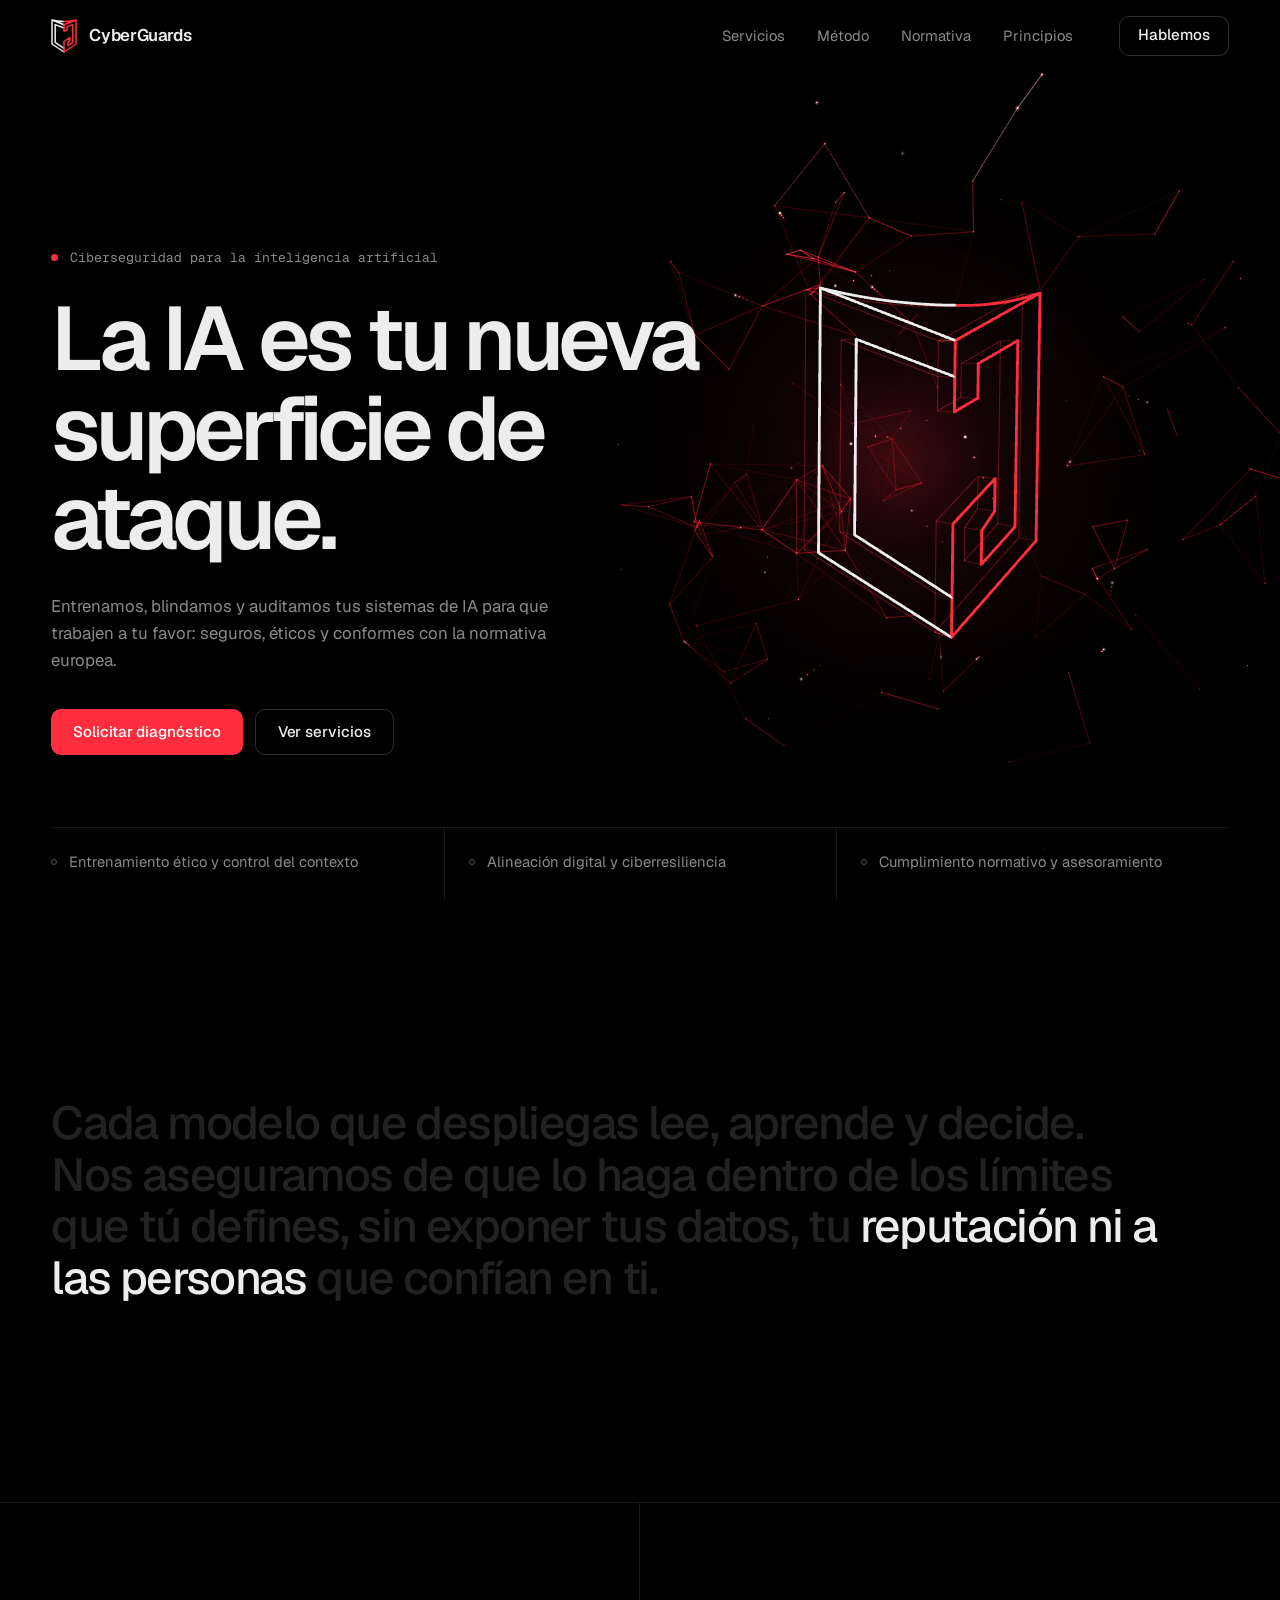
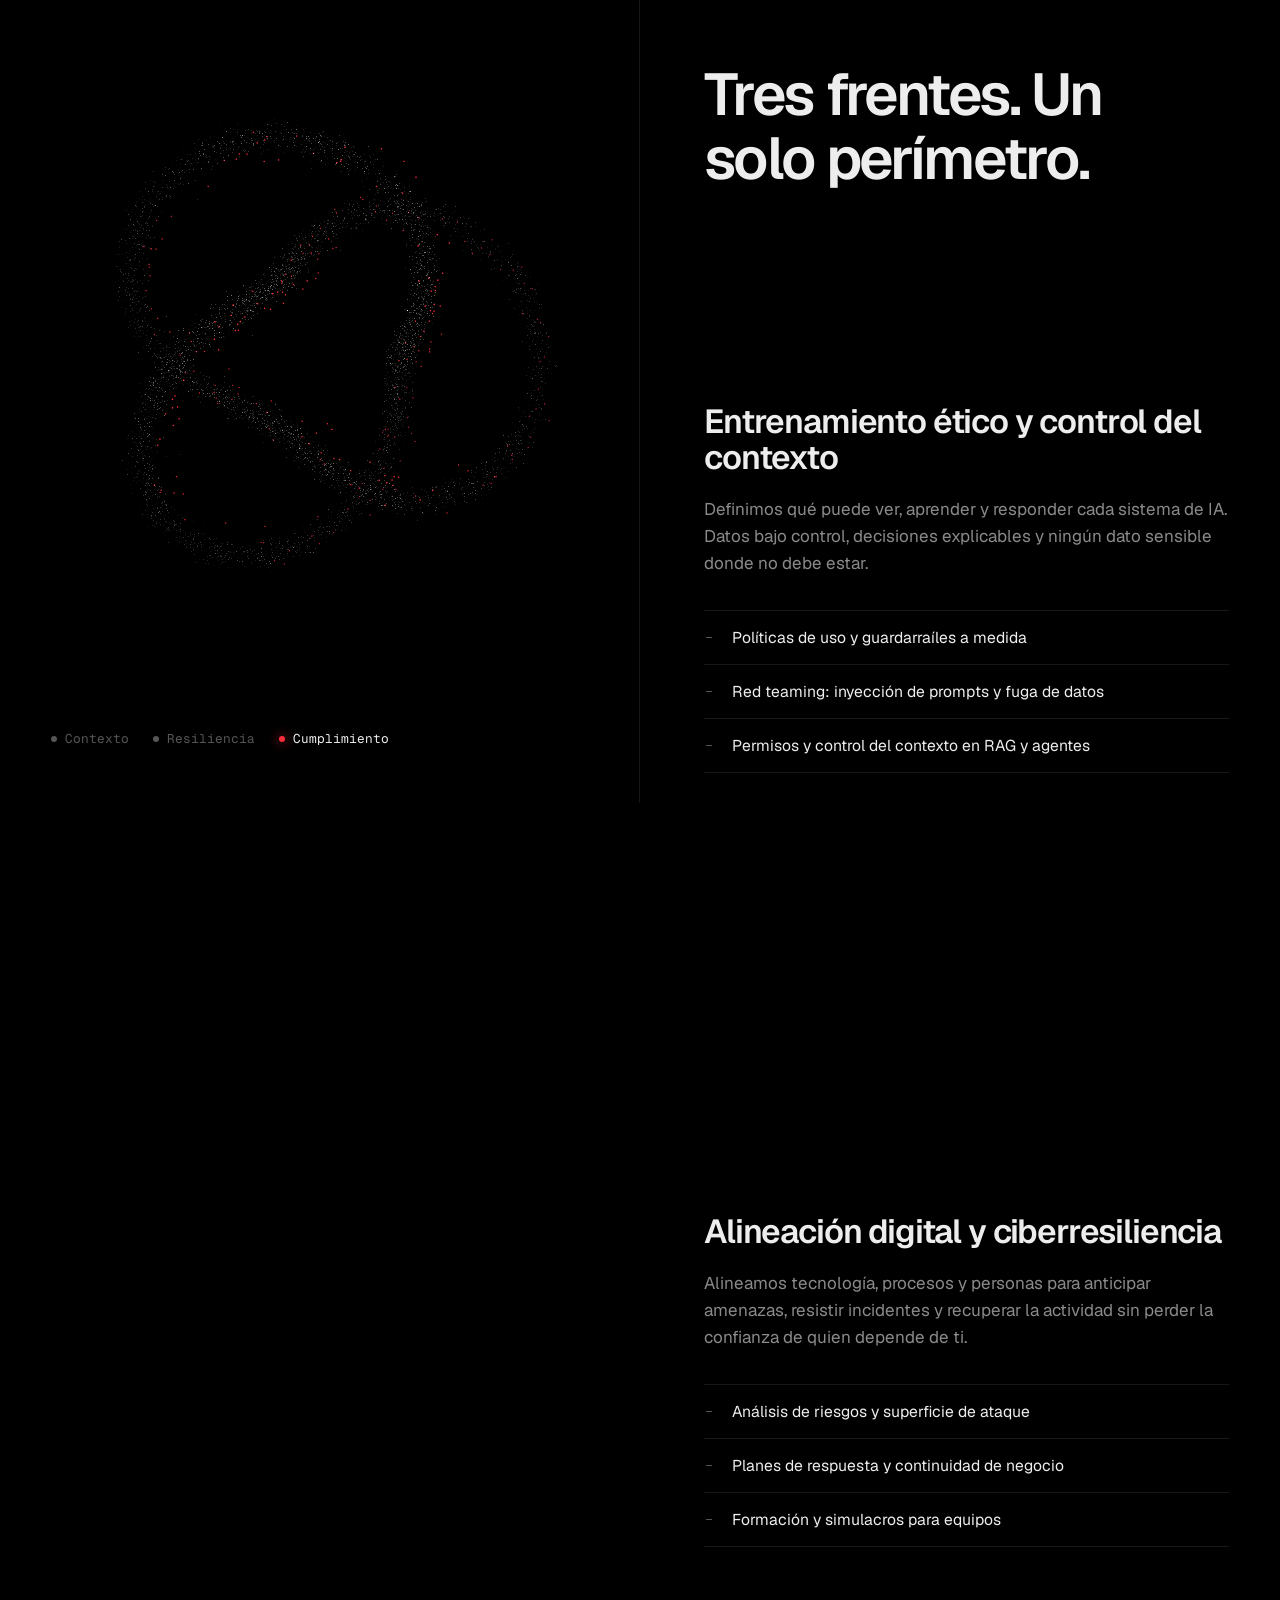
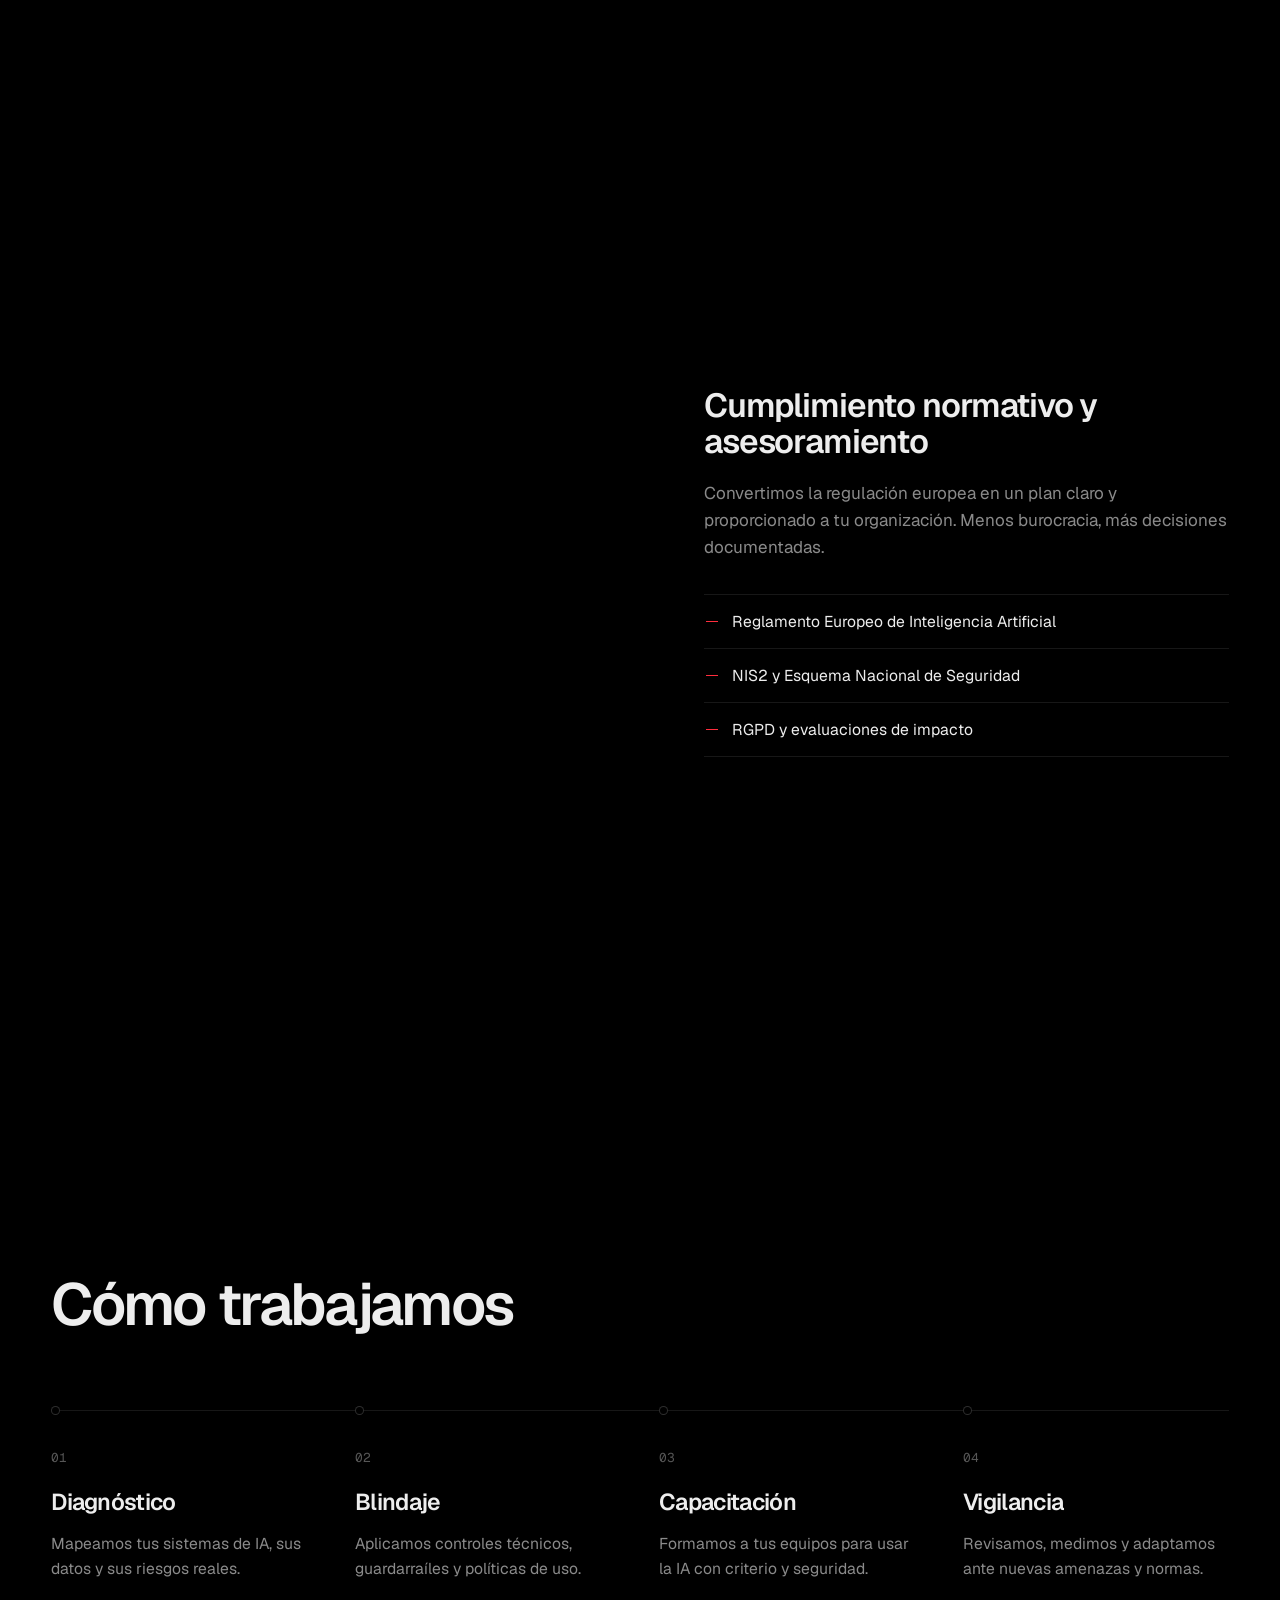
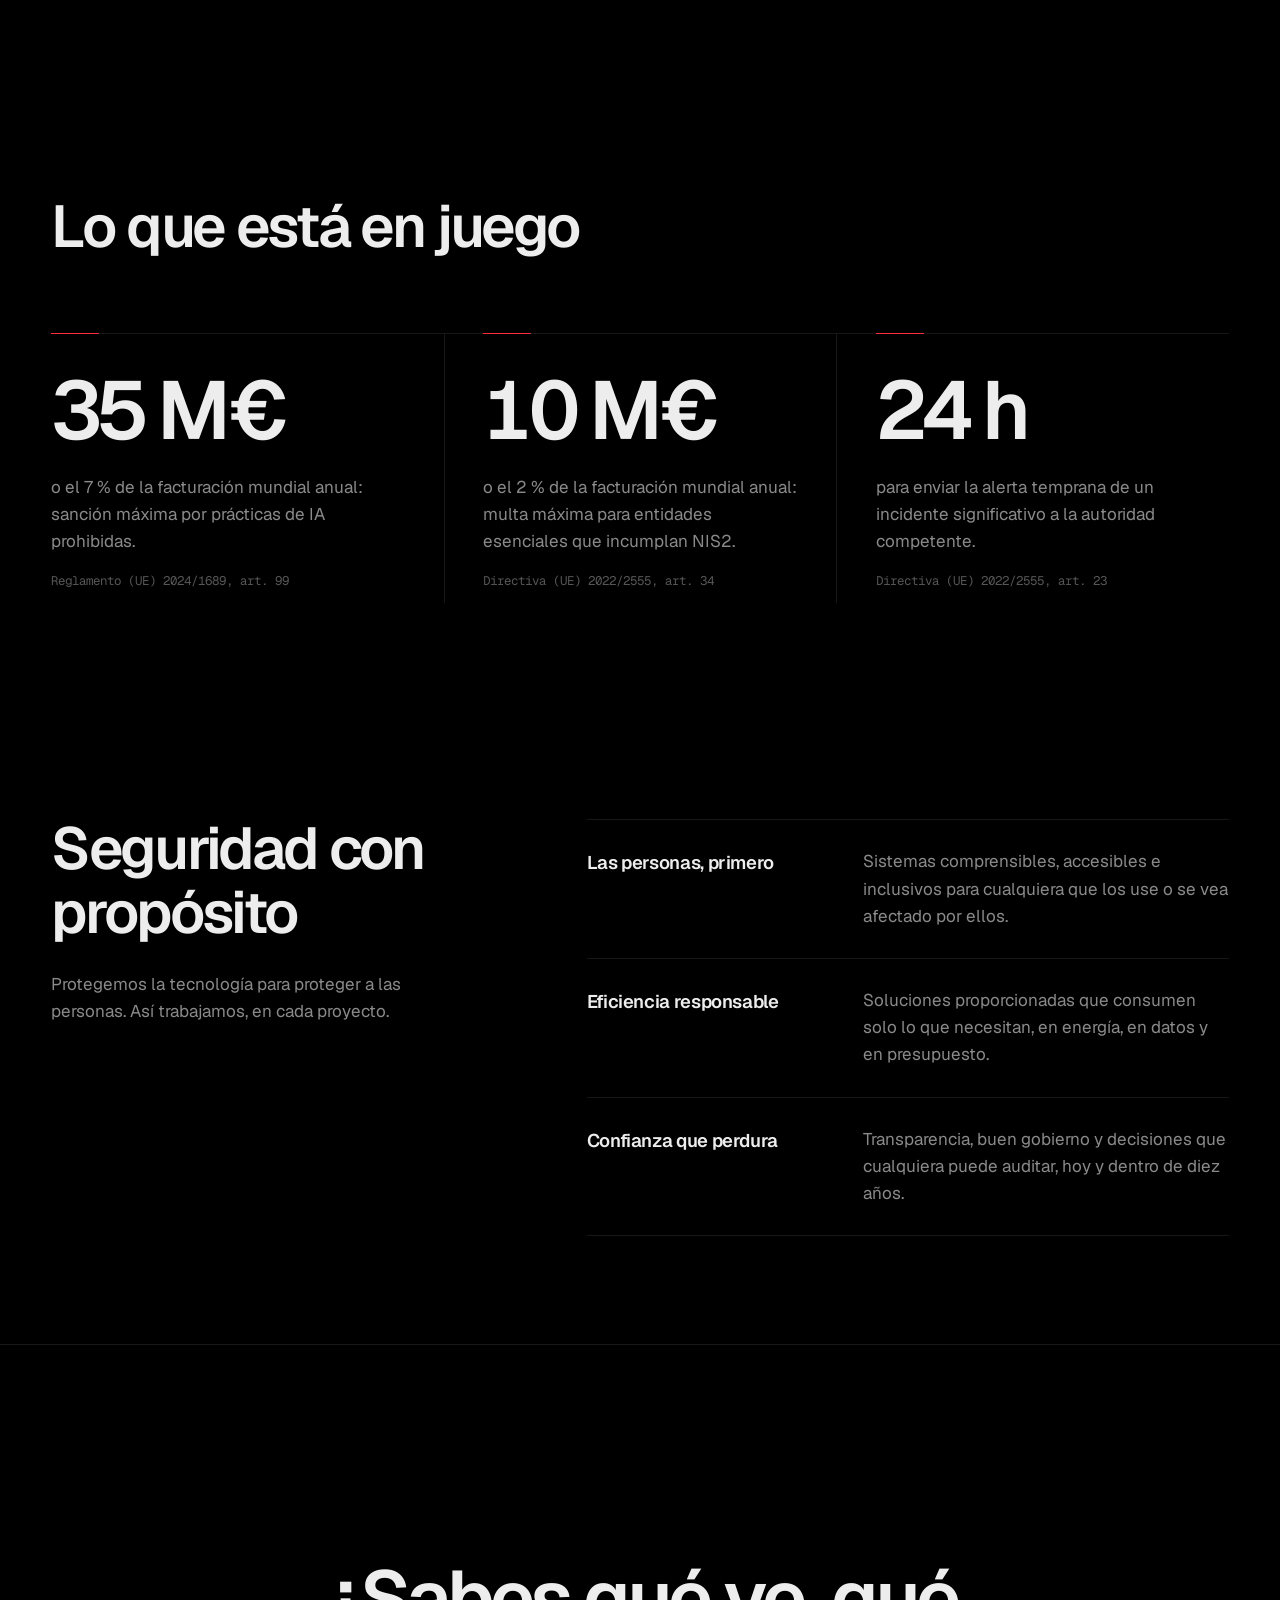
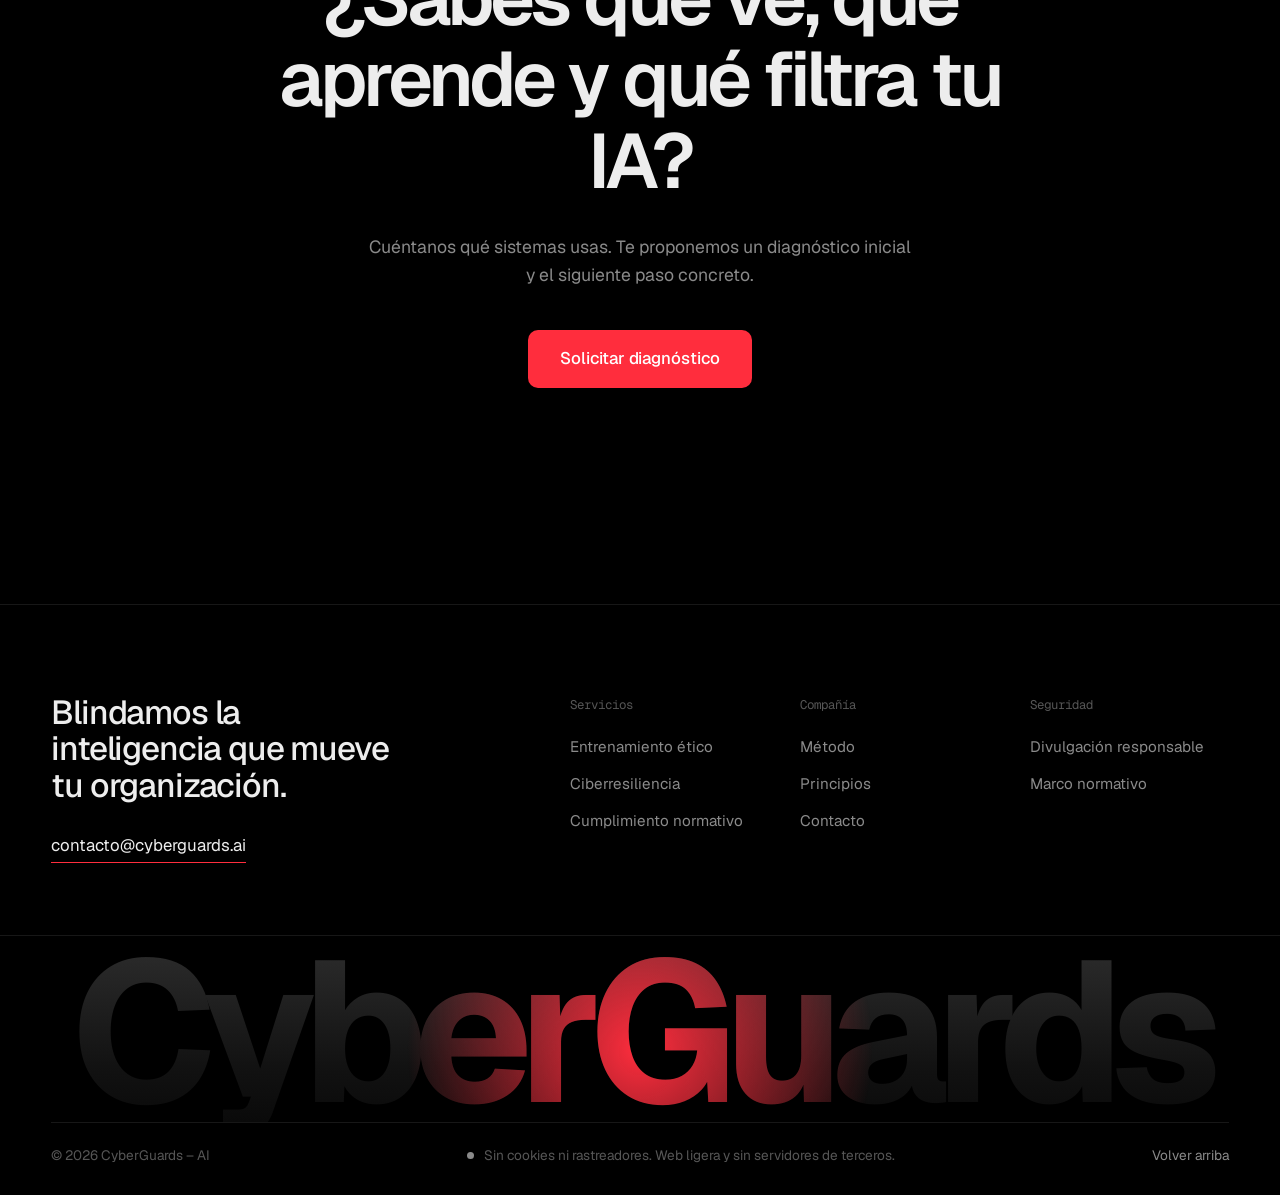
==== commit 40e7b3e8: "Hero: red 3D de nodos y nuevo logo C + G invertida - hero3d: grafo vivo de aristas rojas que se reca" ====
--- a/index.html
+++ b/index.html
@@ -26,18 +26,22 @@
 </head>
 <body>
   <svg width="0" height="0" class="sr-only" aria-hidden="true">
-    <symbol id="cg-shield" viewBox="0 0 64 72">
-      <g fill="none" stroke-width="4" stroke-linecap="round" stroke-linejoin="round">
-        <path stroke="currentColor" d="M8 7h48v36L32 66 8 43z"/>
-        <path stroke="#FF2D3D" d="M45 17H19v24l13 12 13-12V31H33"/>
+    <symbol id="cg-shield" viewBox="-130 18 260 340">
+      <g fill="none" stroke-width="15" stroke-linecap="round" stroke-linejoin="round">
+        <path stroke="currentColor" d="M0 75L-120 28V268L0 348M0 108L-88 74V252L0 311M-120 28Q-60 43 0 43"/>
+        <path stroke="#FF2D3D" d="M0 75L120 28V268L0 348M0 75V140L32 128V96L88 74V252L40 284V252L58 235V204L0 243V348M0 43Q60 43 120 28"/>
       </g>
     </symbol>
   </svg>
 
   <div class="loader" aria-hidden="true">
-    <svg class="loader__mark" viewBox="0 0 64 72" fill="none" stroke-width="2.2" stroke-linecap="round" stroke-linejoin="round">
-      <path class="loader__frame" pathLength="1" d="M8 7h48v36L32 66 8 43z"/>
-      <path class="loader__g" pathLength="1" d="M45 17H19v24l13 12 13-12V31H33"/>
+    <svg class="loader__mark" viewBox="-130 18 260 340" fill="none" stroke-width="5" stroke-linecap="round" stroke-linejoin="round">
+      <path class="loader__frame" pathLength="1" d="M0 75L-120 28V268L0 348"/>
+      <path class="loader__frame" pathLength="1" d="M0 108L-88 74V252L0 311"/>
+      <path class="loader__frame" pathLength="1" d="M-120 28Q-60 43 0 43"/>
+      <path class="loader__g" pathLength="1" d="M0 75L120 28V268L0 348"/>
+      <path class="loader__g" pathLength="1" d="M0 75V140L32 128V96L88 74V252L40 284V252L58 235V204L0 243V348"/>
+      <path class="loader__g" pathLength="1" d="M0 43Q60 43 120 28"/>
     </svg>
     <p class="loader__label">CyberGuards</p>
   </div>
--- a/assets/css/styles.css
+++ b/assets/css/styles.css
@@ -149,7 +149,7 @@
   background: var(--bg);
 }
 .intro .loader { display: flex; }
-.loader__mark { width: 72px; height: 81px; }
+.loader__mark { width: 76px; height: 99px; }
 .loader__frame, .loader__g { stroke-dasharray: 1; stroke-dashoffset: 1; }
 .loader__frame { stroke: var(--text); }
 .loader__g { stroke: var(--red); }
@@ -191,7 +191,7 @@
   font-size: 1.05rem;
   letter-spacing: -.02em;
 }
-.nav__brand svg { width: 24px; height: 27px; }
+.nav__brand svg { width: 26px; height: 34px; }
 
 .nav__links {
   display: flex;
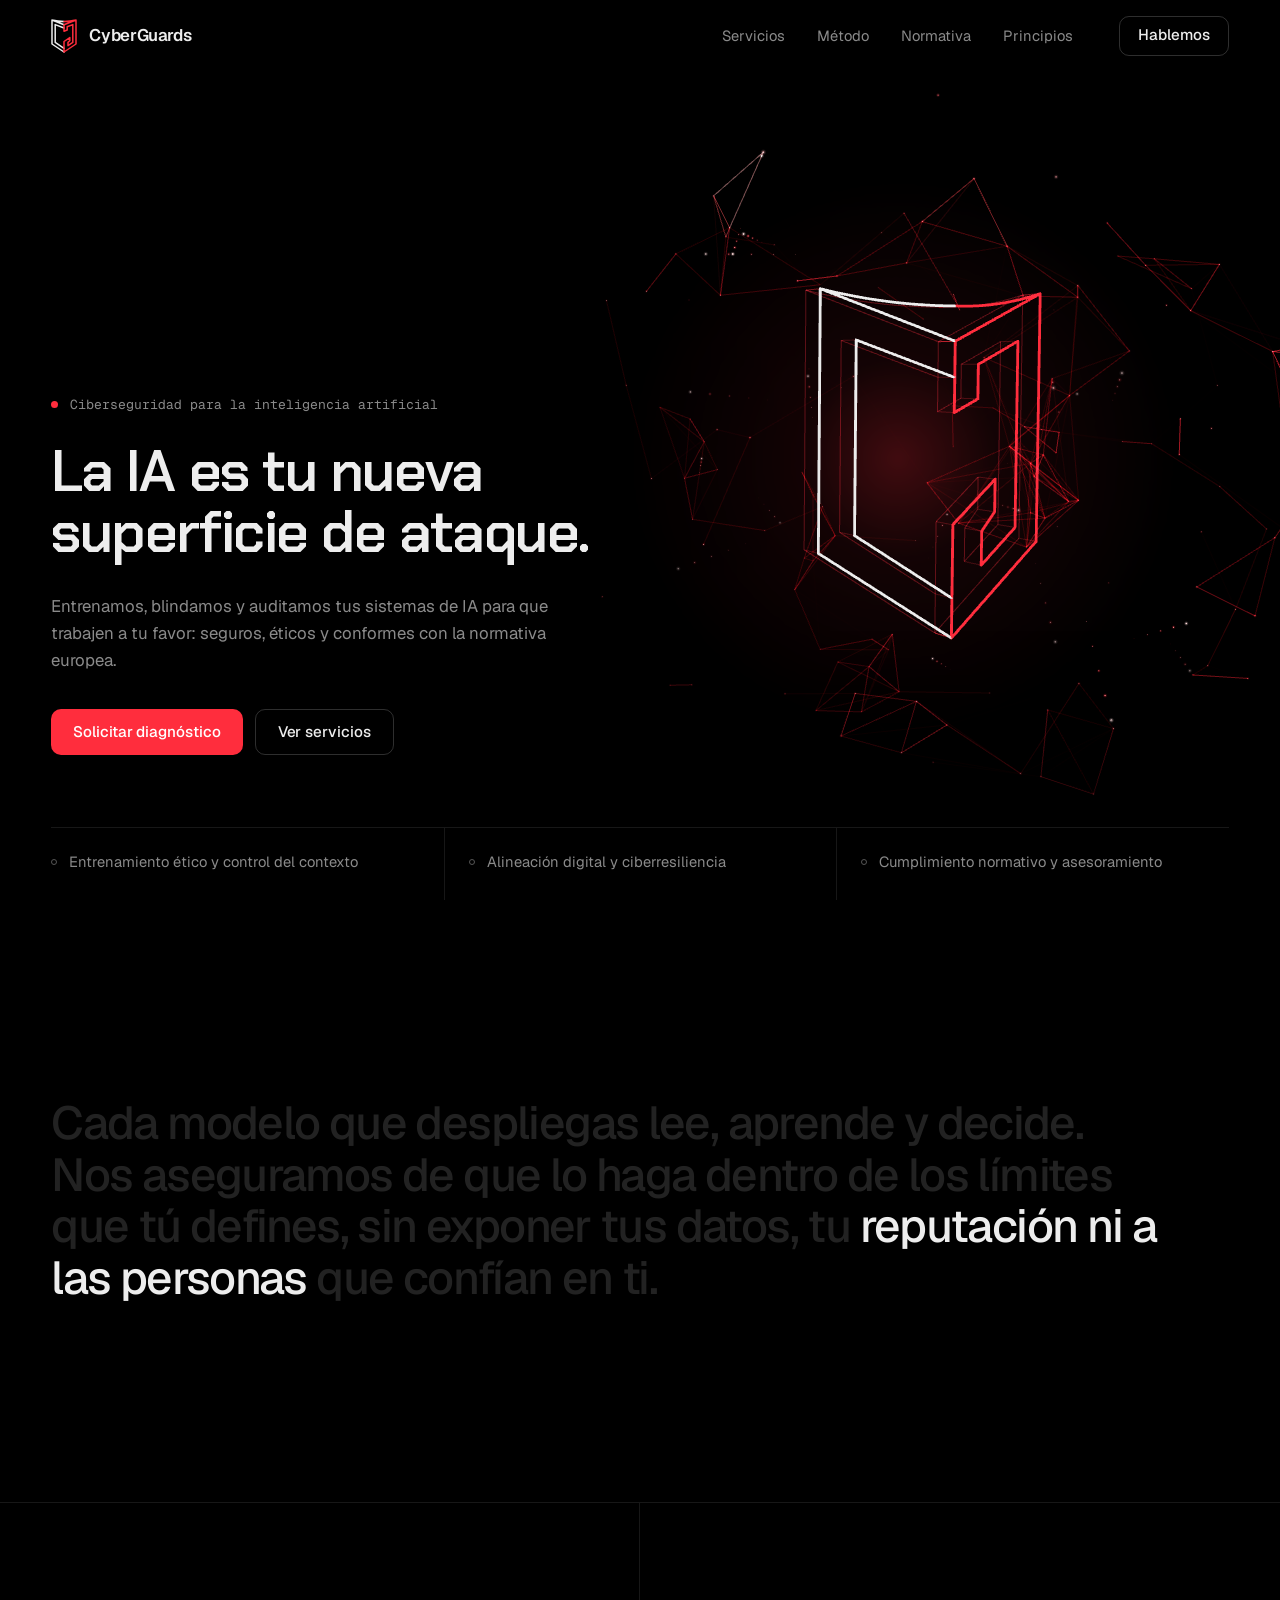
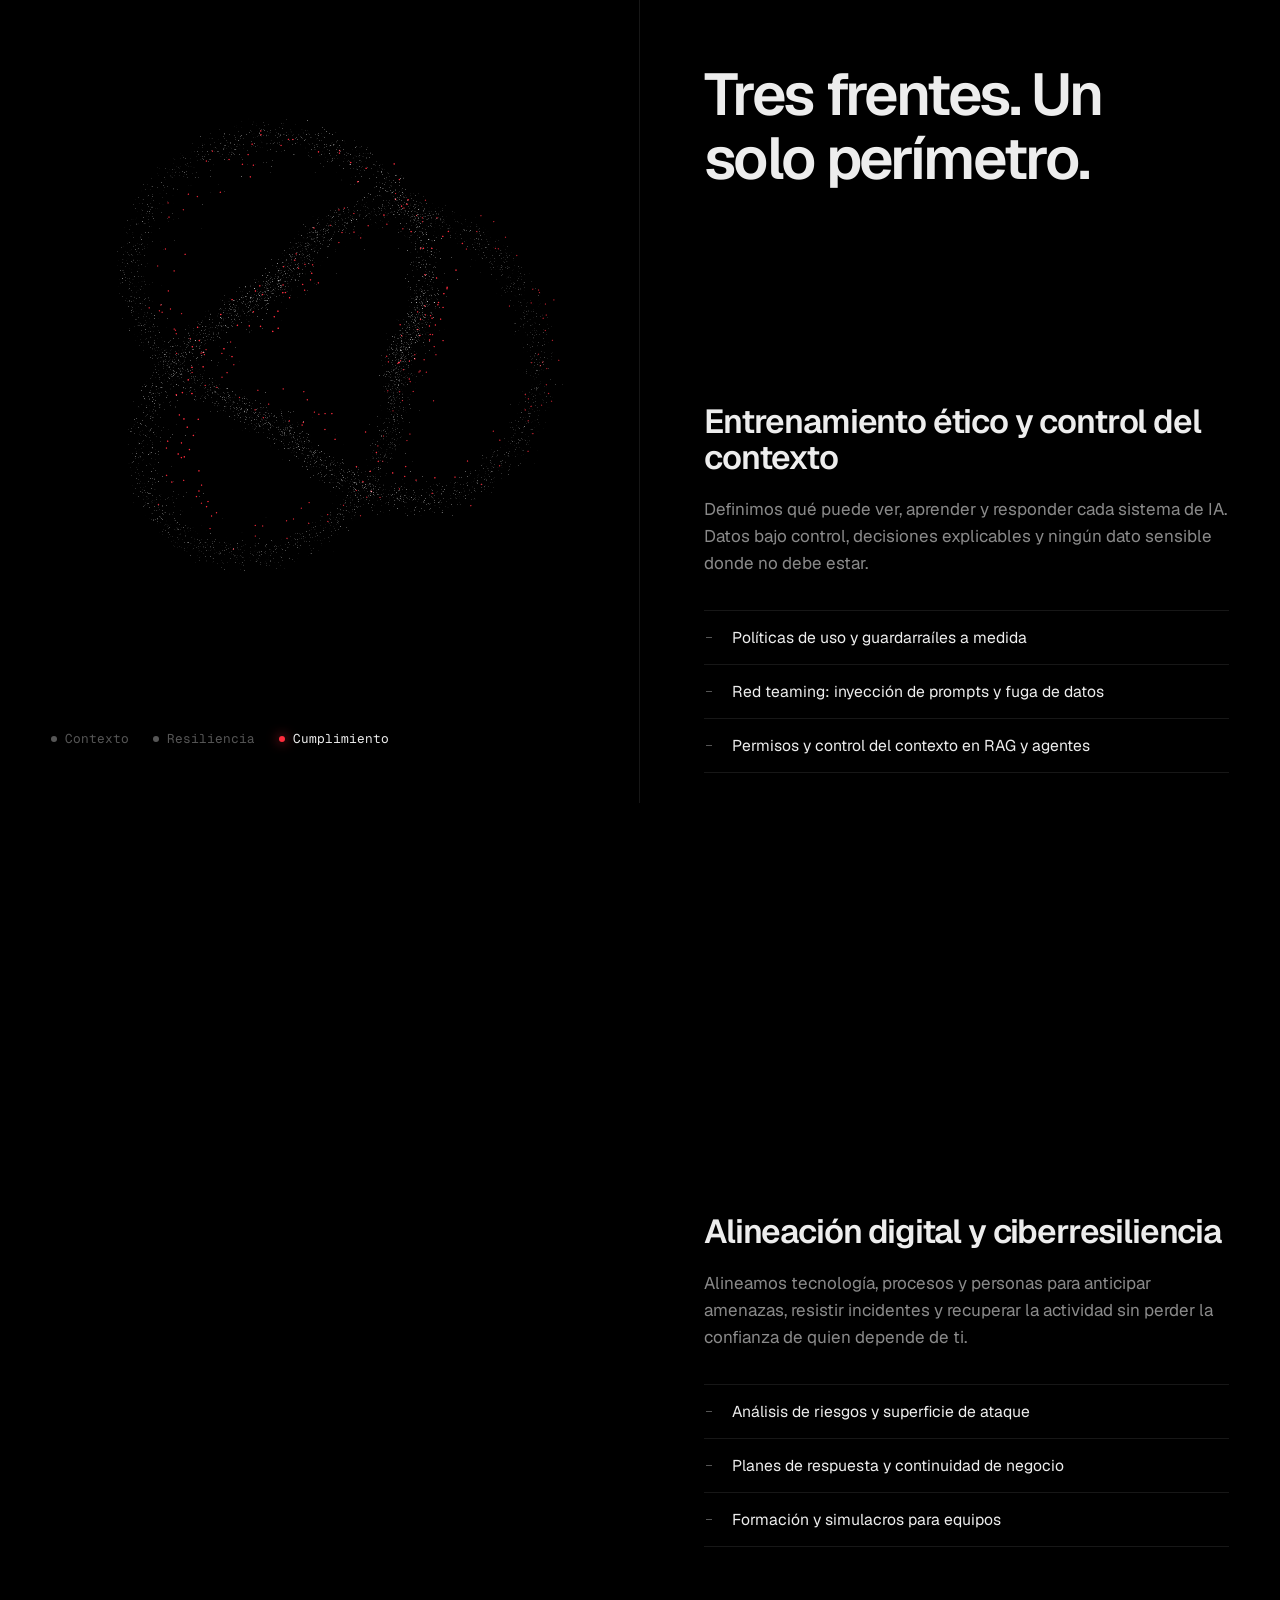
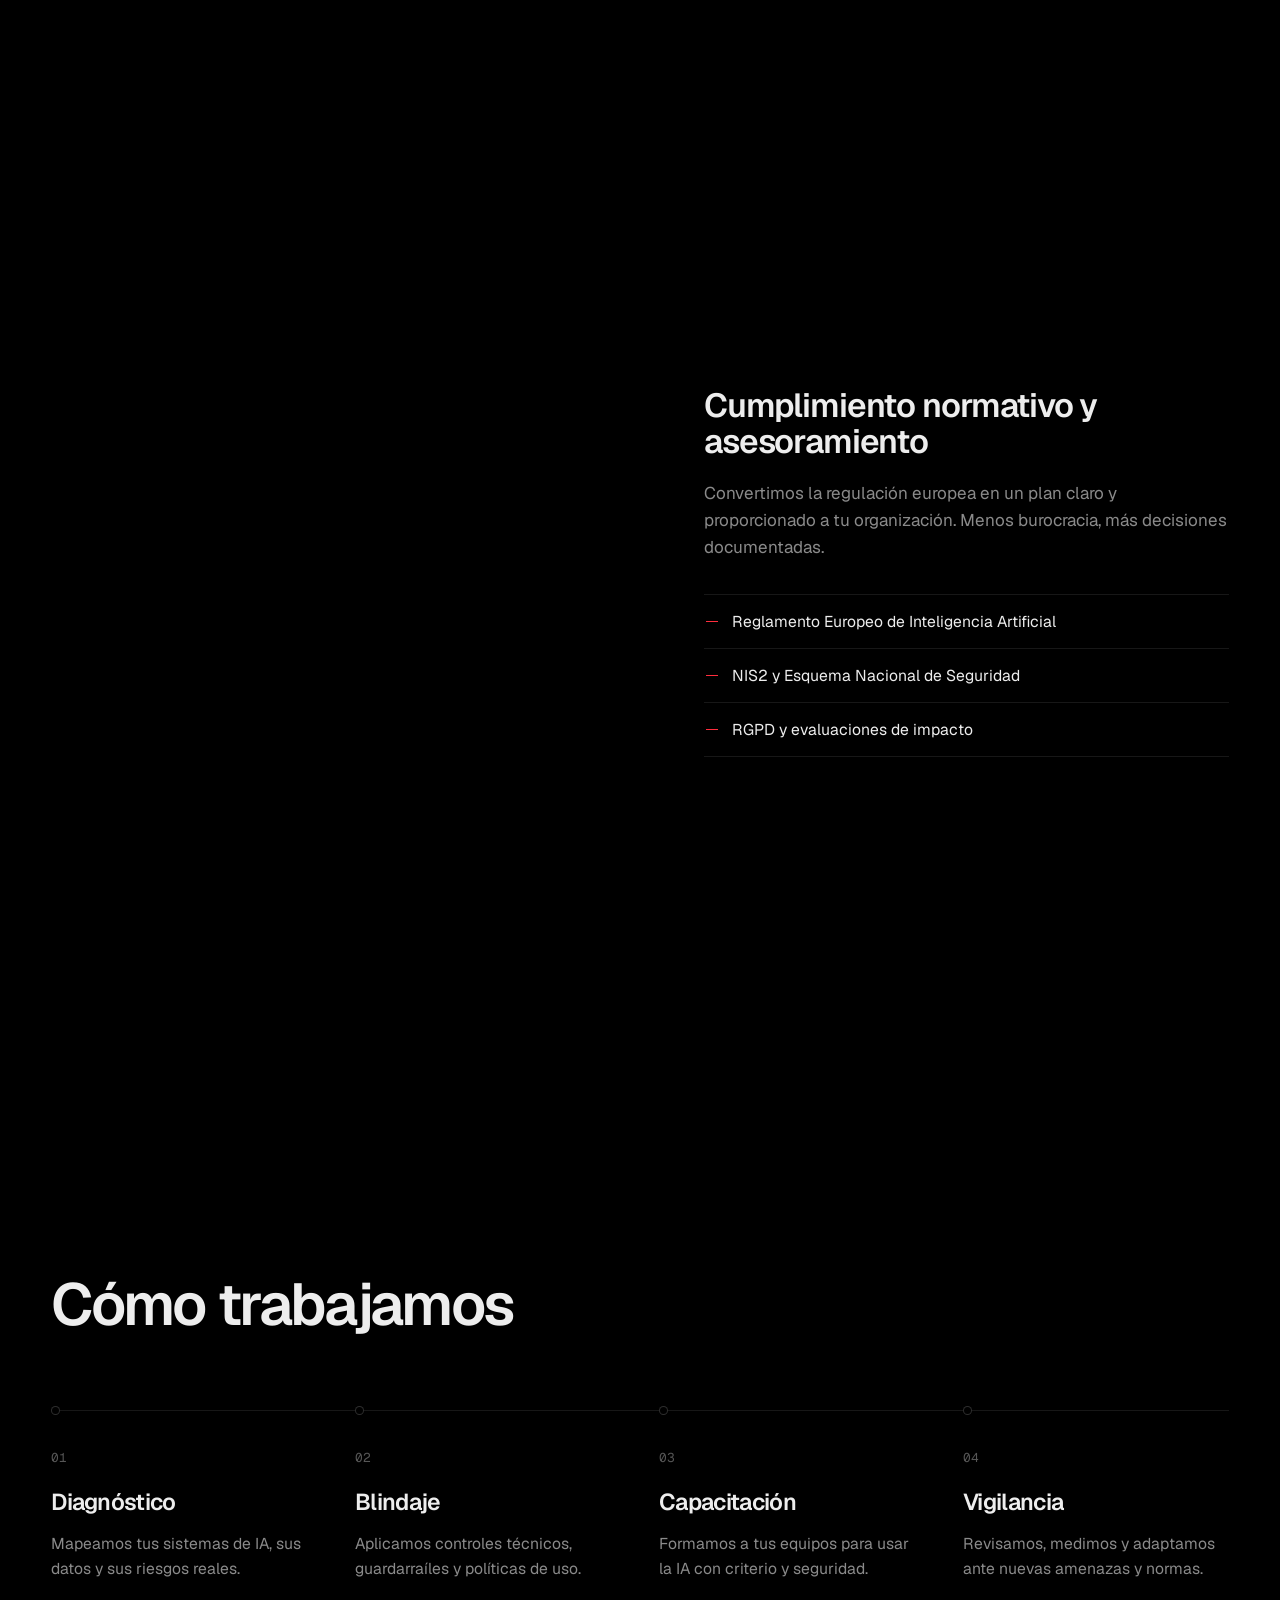
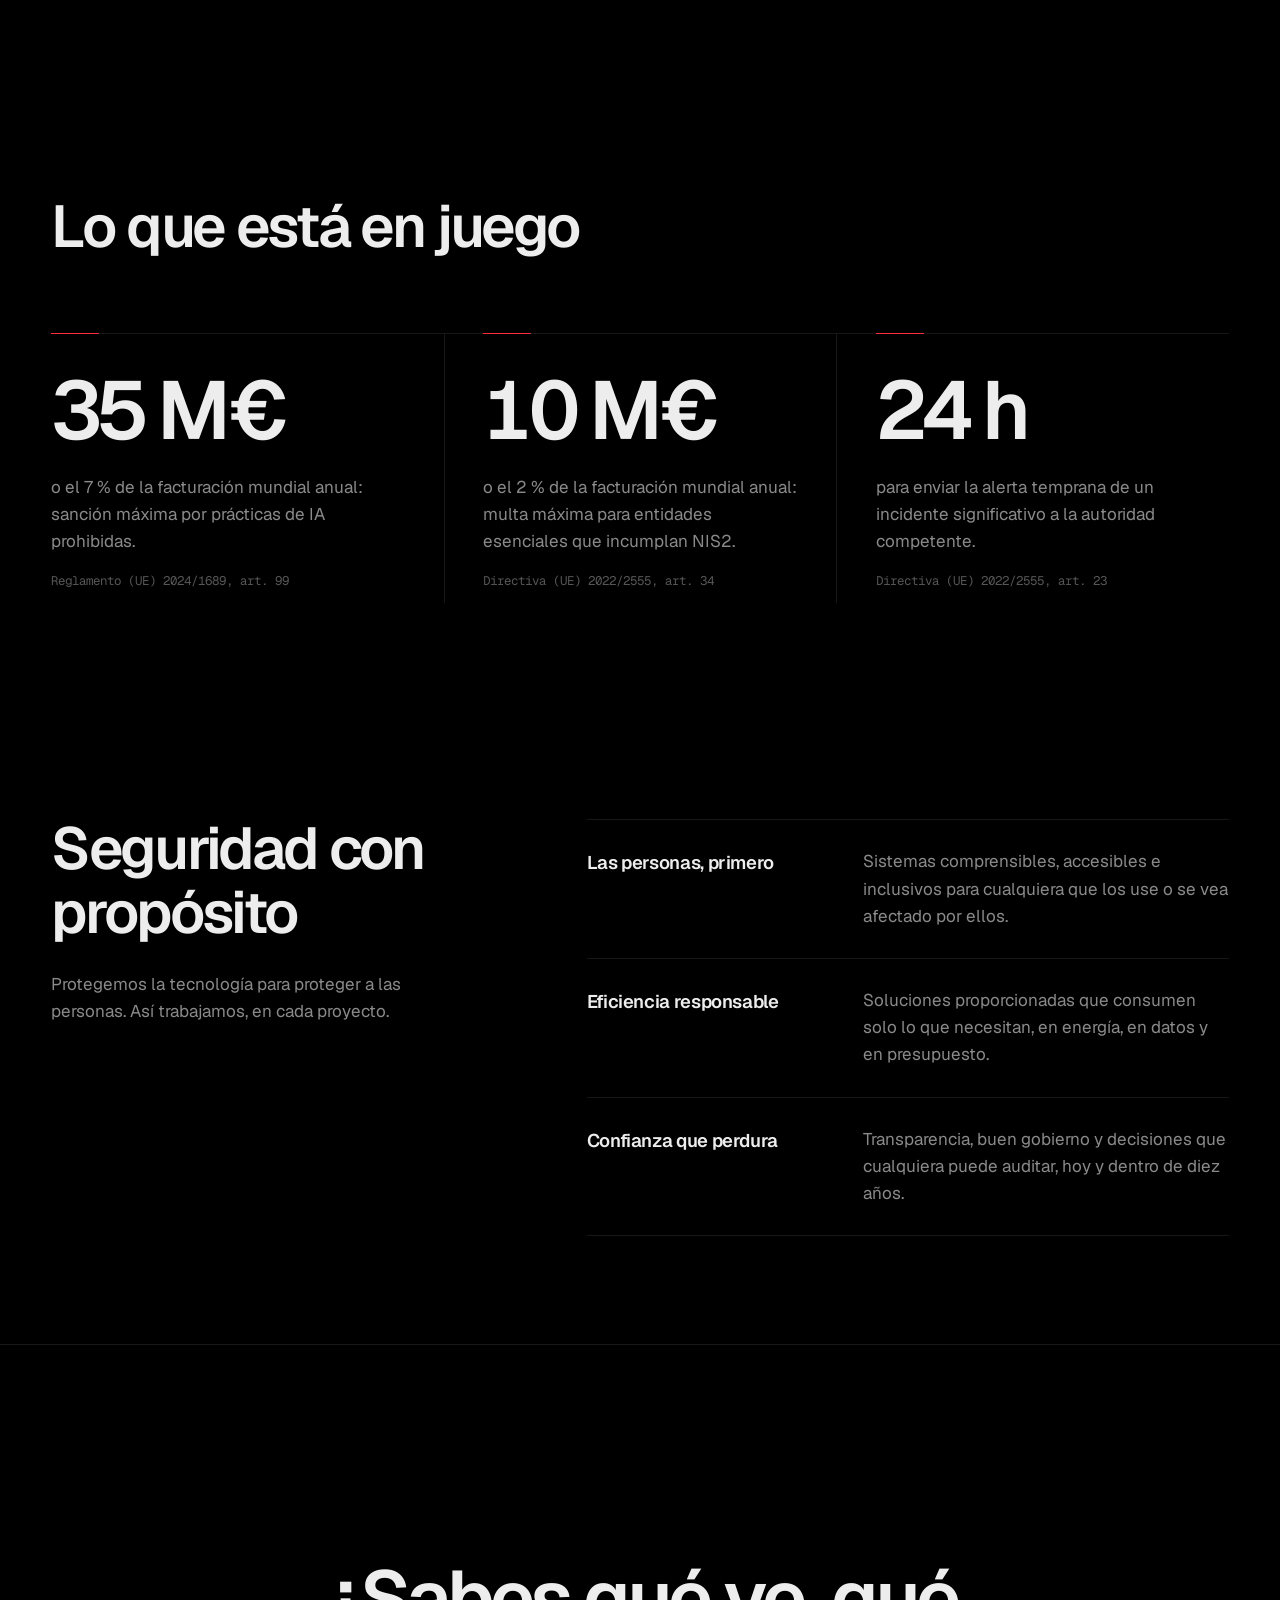
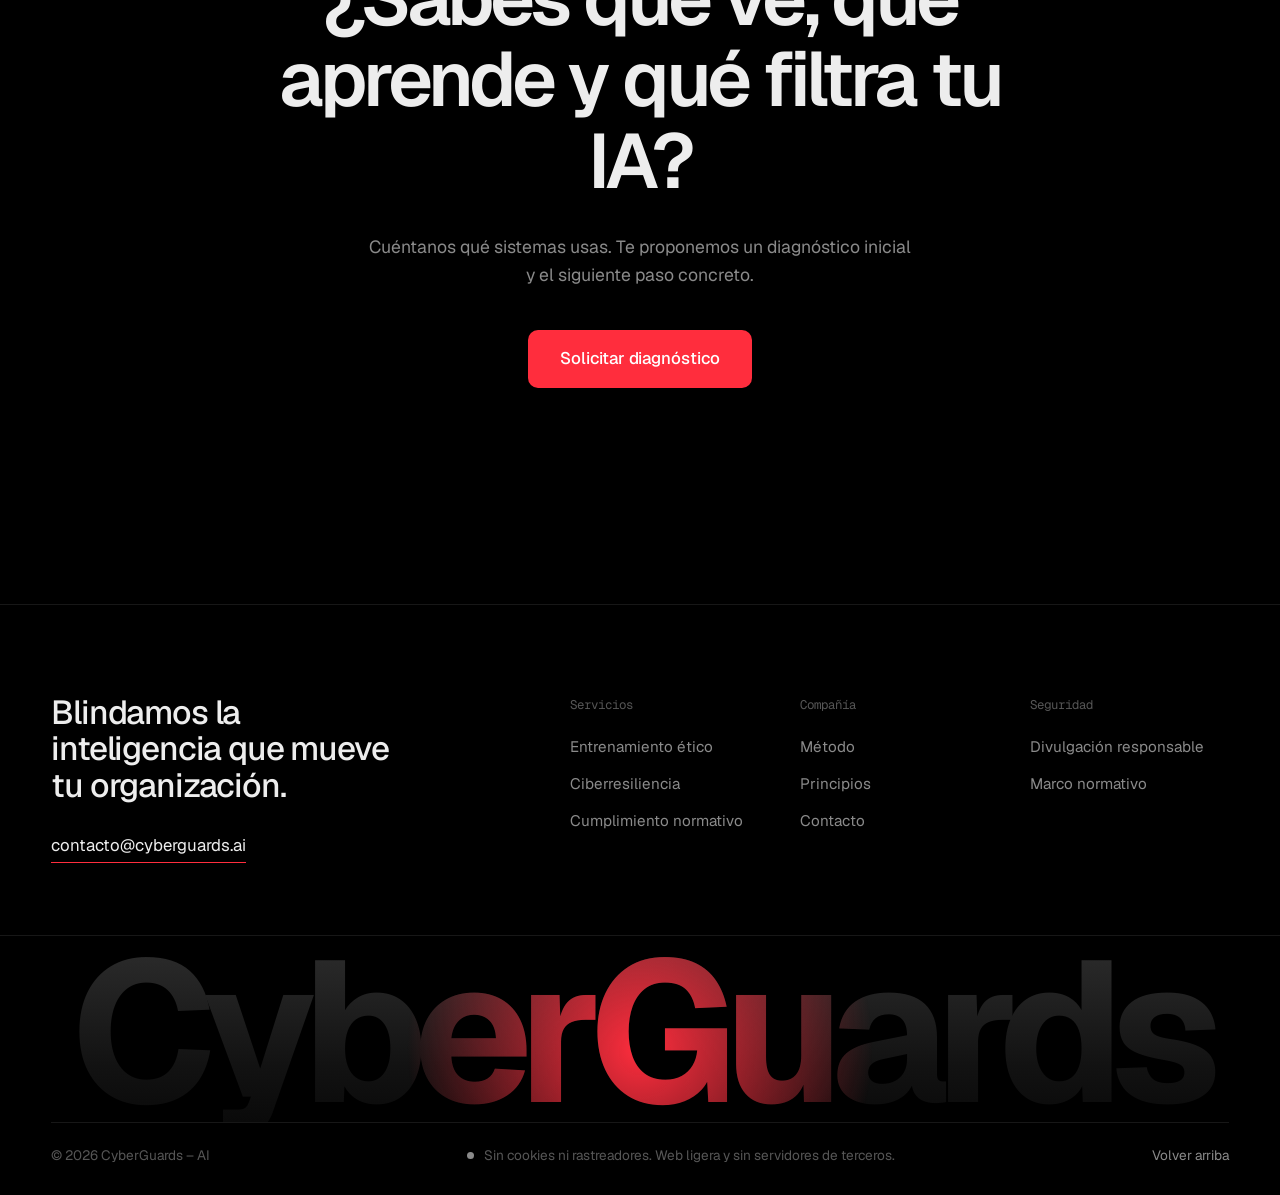
==== commit 4018c99d: "Hero: titular en Chakra Petch, más compacto (2 líneas) Co-Authored-By: Claude Opus 5.5 <noreply@anth" ====
--- a/index.html
+++ b/index.html
@@ -14,6 +14,7 @@
   <link rel="icon" href="assets/img/favicon.svg" type="image/svg+xml">
   <link rel="preload" href="assets/fonts/geist-latin.woff2" as="font" type="font/woff2" crossorigin>
   <link rel="preload" href="assets/fonts/geist-mono-latin.woff2" as="font" type="font/woff2" crossorigin>
+  <link rel="preload" href="assets/fonts/chakra-petch-600-latin.woff2" as="font" type="font/woff2" crossorigin>
   <link rel="stylesheet" href="assets/css/styles.css">
   <script src="assets/js/boot.js"></script>
   <script src="assets/vendor/gsap.min.js" defer></script>
--- a/assets/css/styles.css
+++ b/assets/css/styles.css
@@ -5,6 +5,12 @@
   font-family: "Geist";
   src: url("../fonts/geist-latin.woff2") format("woff2");
   font-weight: 100 900;
+  font-display: swap;
+}
+@font-face {
+  font-family: "Chakra Petch";
+  src: url("../fonts/chakra-petch-600-latin.woff2") format("woff2");
+  font-weight: 600;
   font-display: swap;
 }
 @font-face {
@@ -320,11 +326,13 @@
 }
 
 .hero__title {
-  max-width: 12ch;
-  font-size: clamp(2.9rem, 7vw, 6.8rem);
-  font-weight: 600;
-  line-height: .94;
-  letter-spacing: -.055em;
+  max-width: 21ch;
+  font-family: "Chakra Petch", var(--sans);
+  font-size: clamp(2.2rem, 4.5vw, 4.6rem);
+  font-weight: 600;
+  line-height: 1;
+  letter-spacing: -.025em;
+  text-wrap: balance;
 }
 .hero__title .line { padding-bottom: .06em; }
 
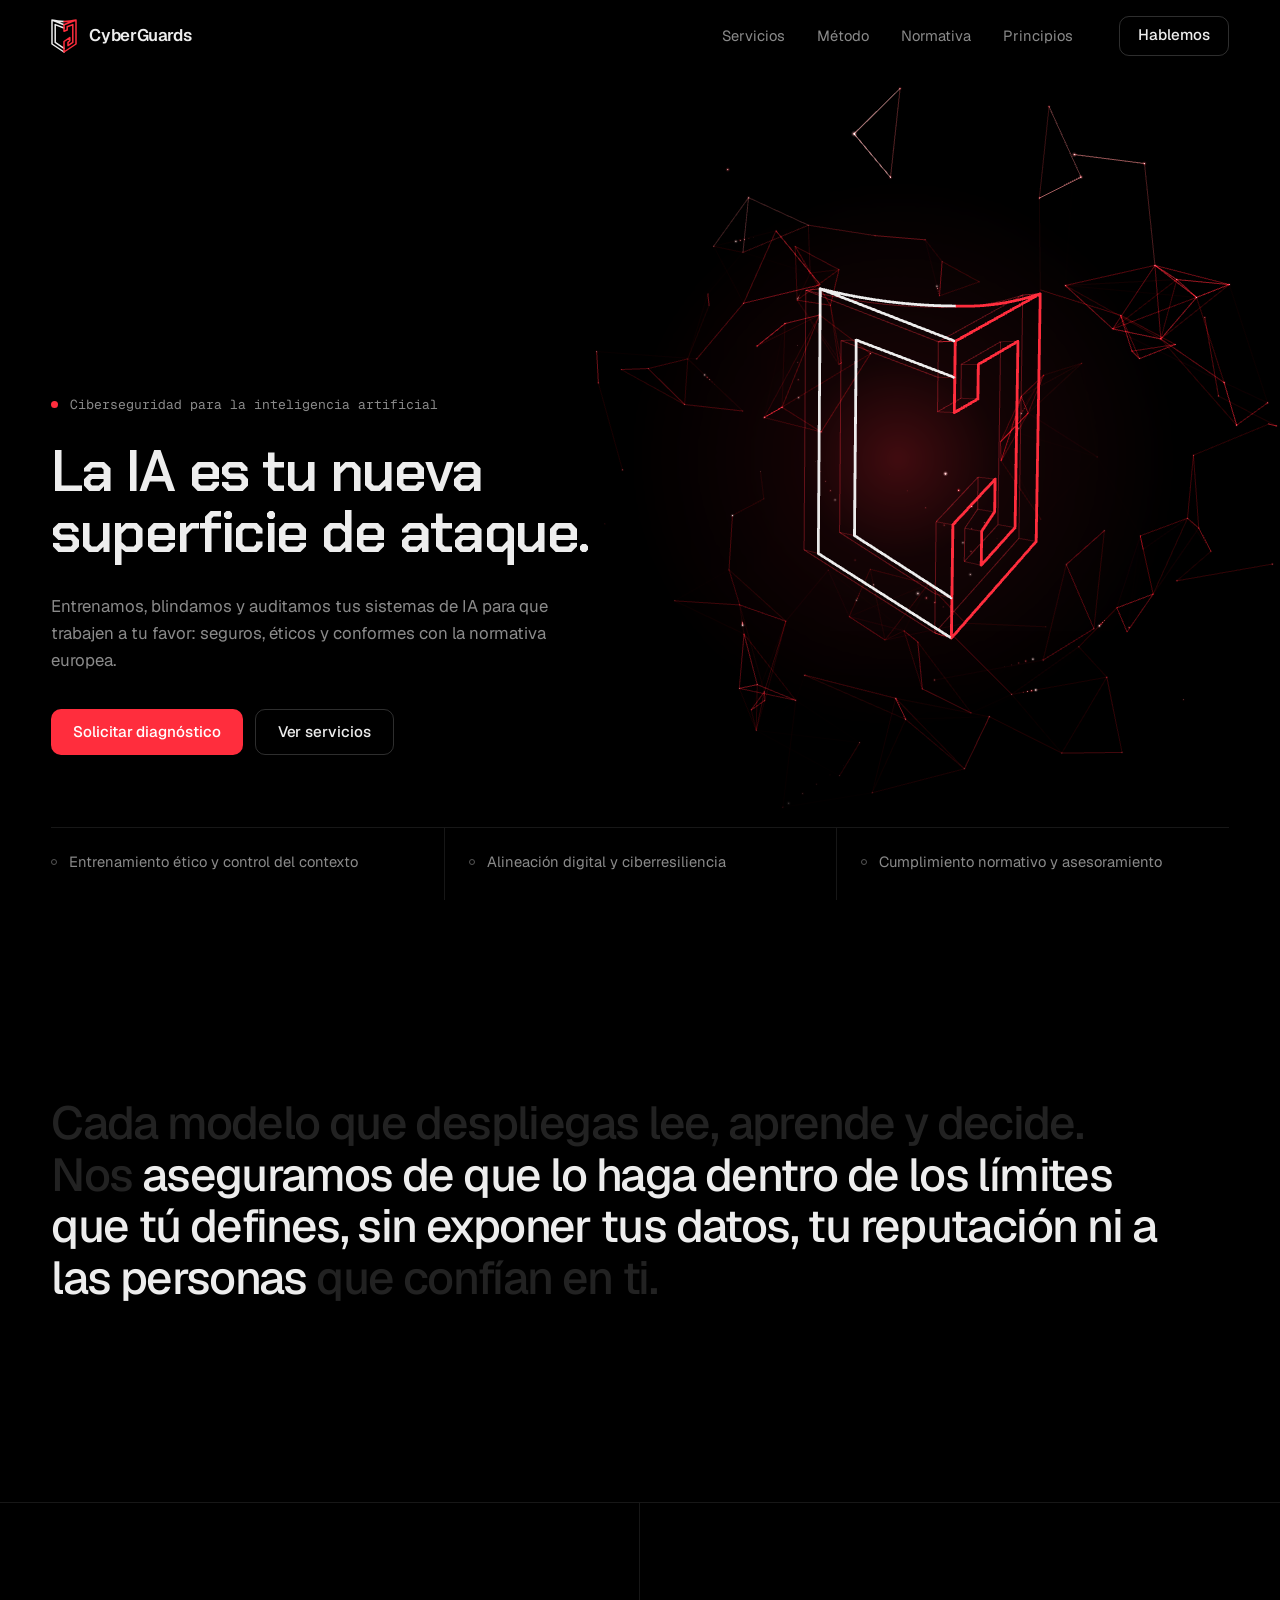
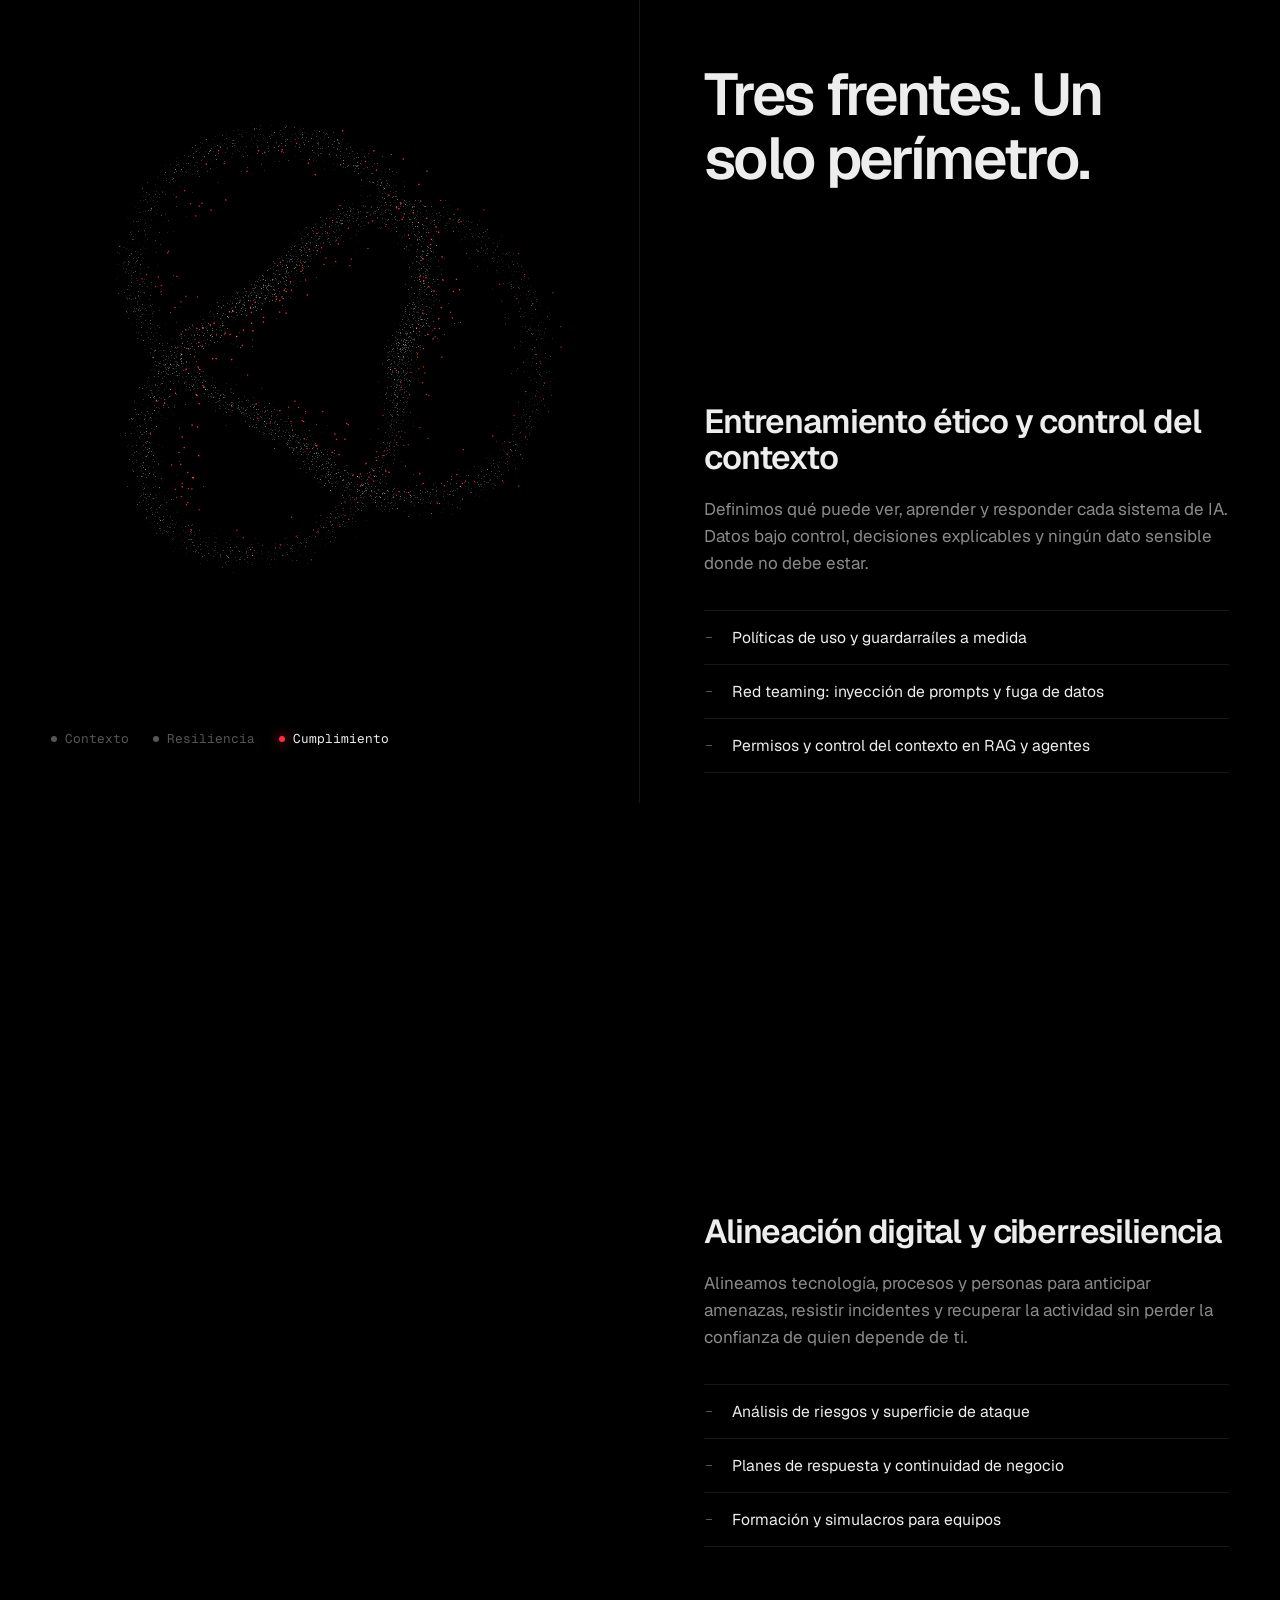
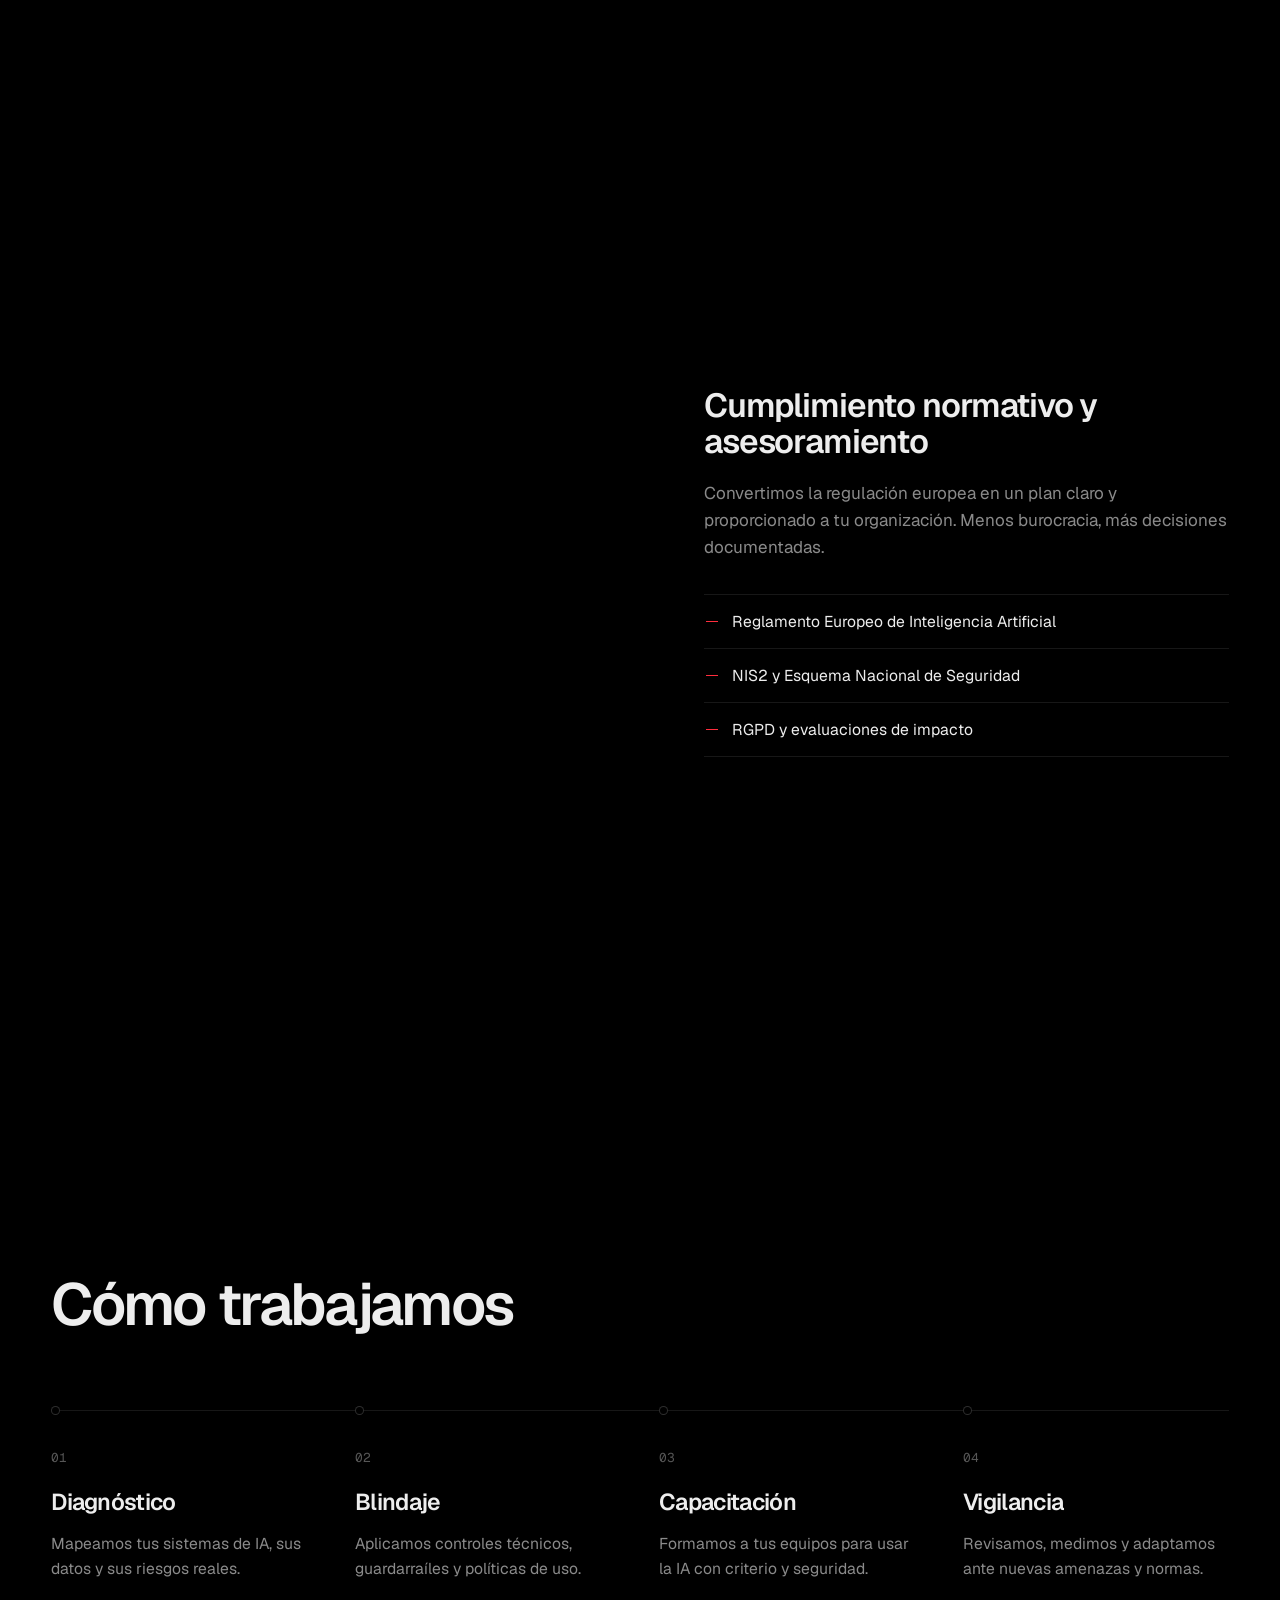
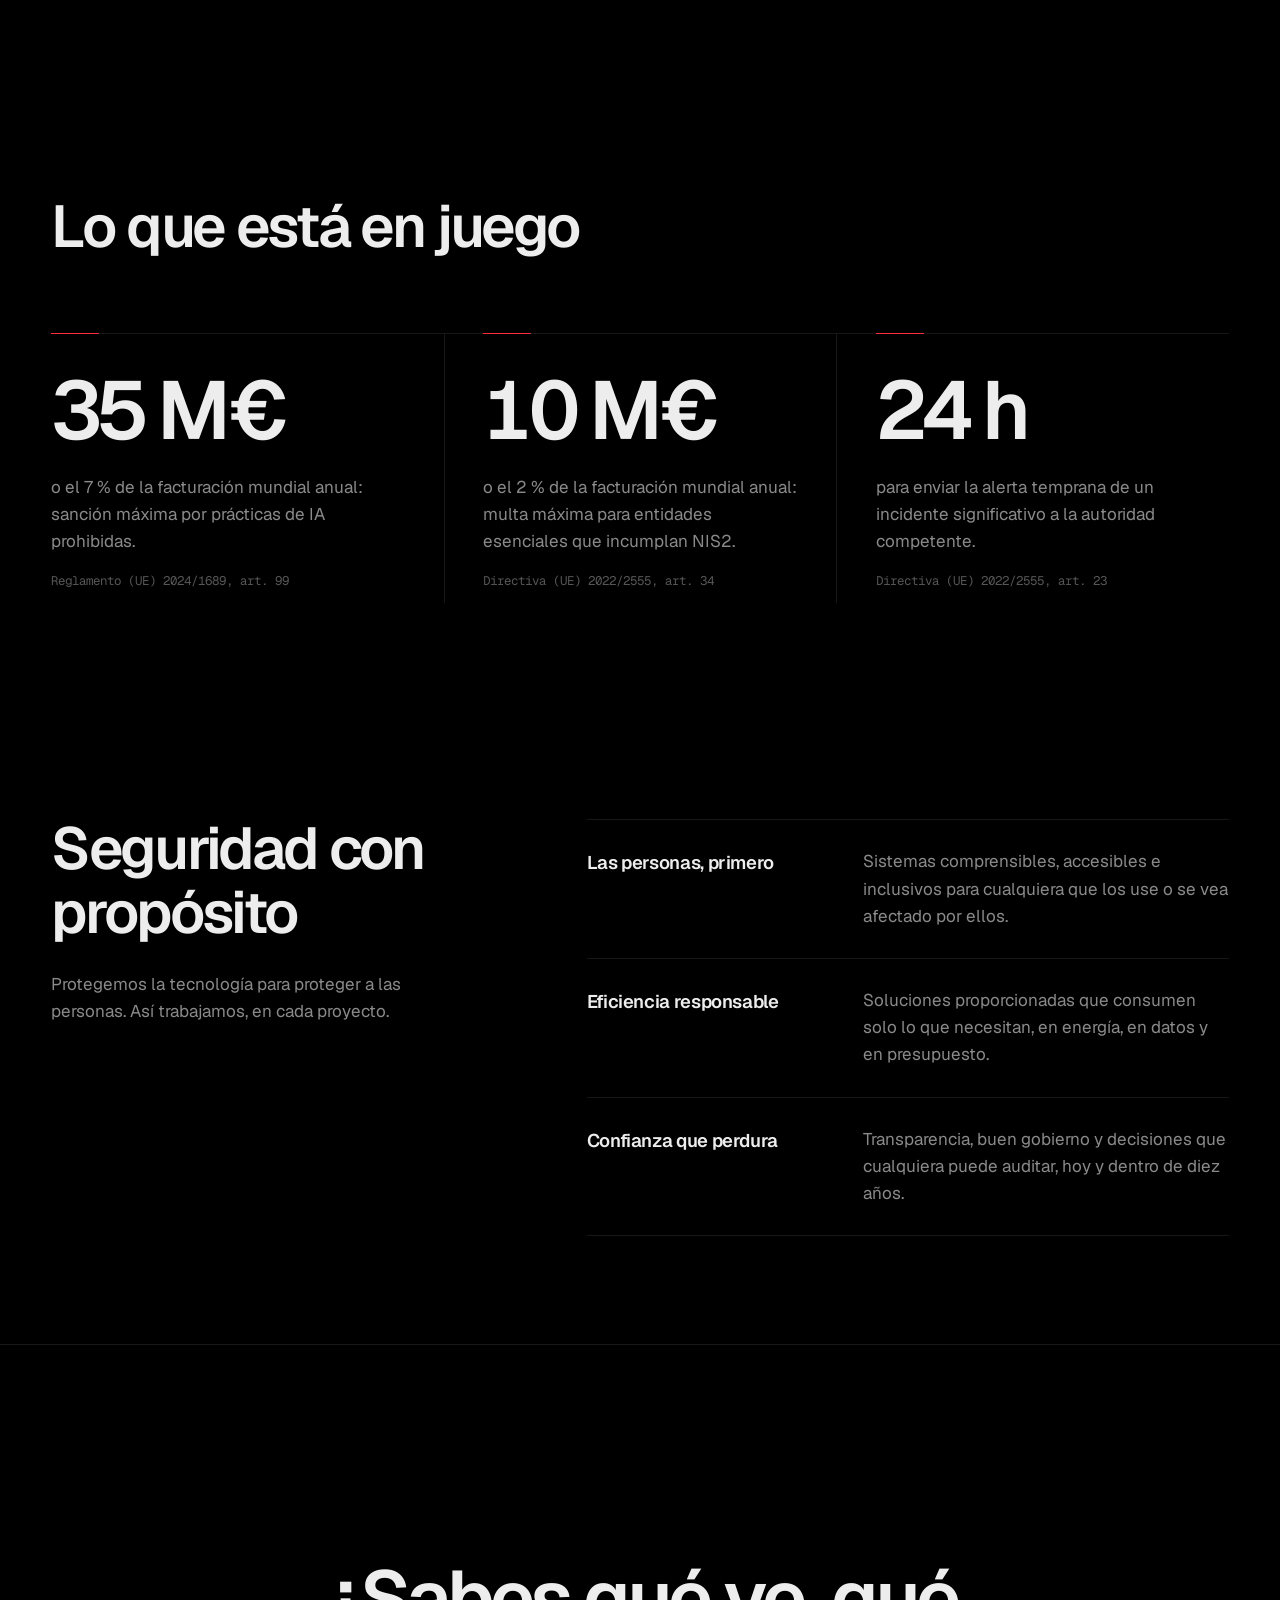
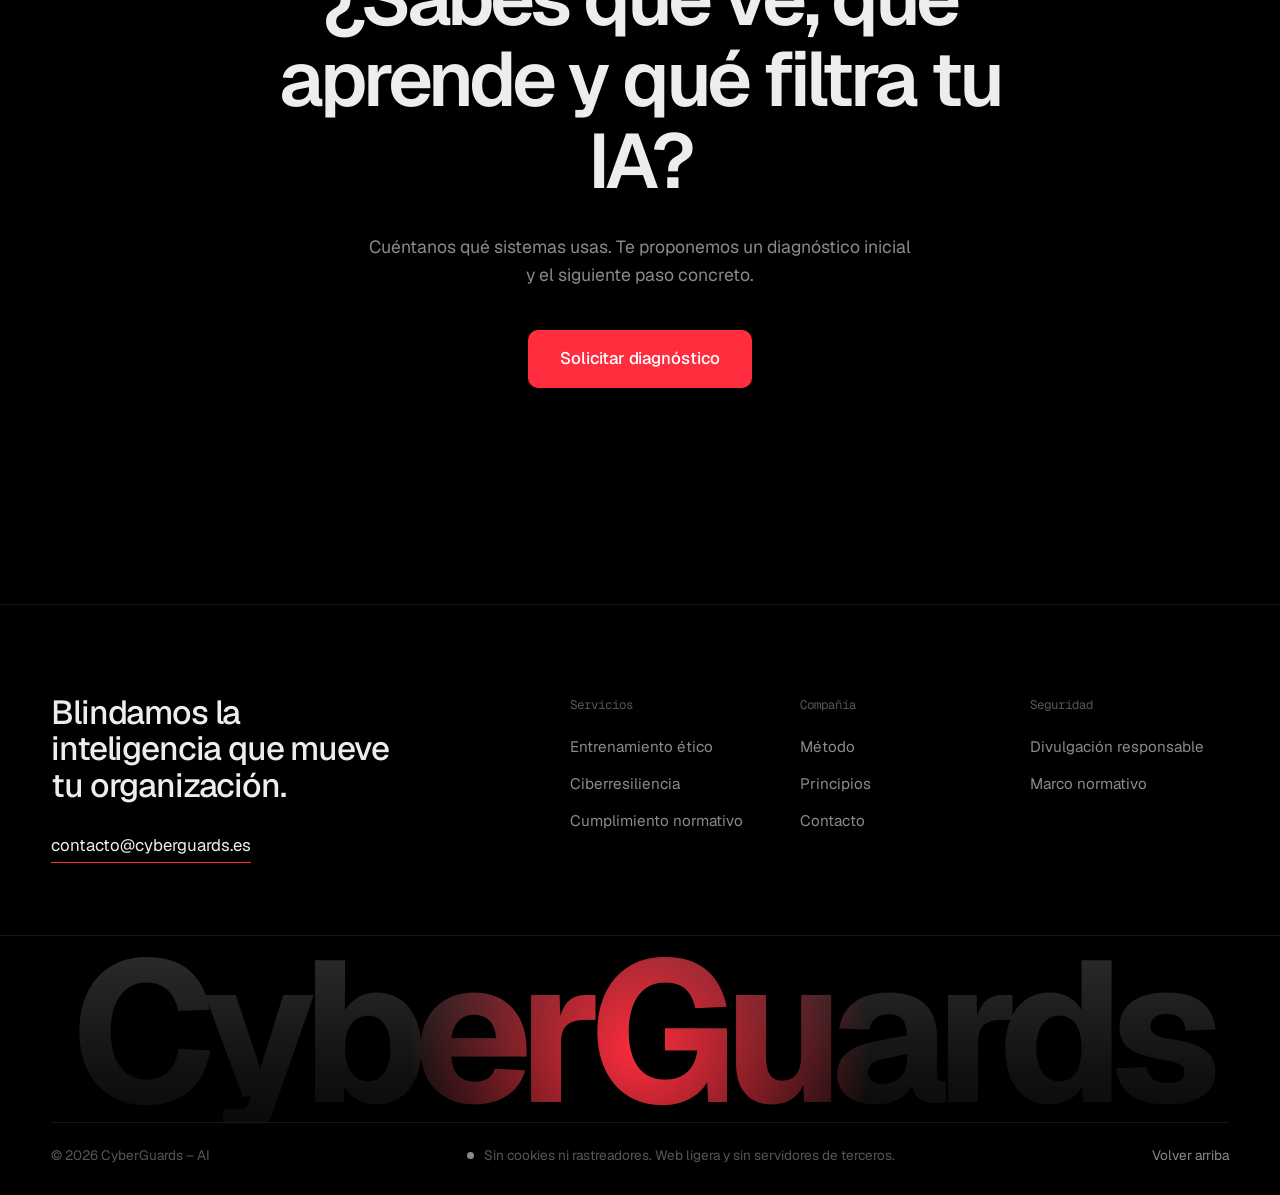
==== commit 95783a95: "Dominio propio: cyberguards.es - CNAME para GitHub Pages - Email de contacto en @cyberguards.es y Ca" ====
--- a/index.html
+++ b/index.html
@@ -75,7 +75,7 @@
       <a href="#principios">Principios</a>
       <a href="#contacto">Contacto</a>
     </nav>
-    <a class="menu__mail" href="mailto:contacto@cyberguards.ai">contacto@cyberguards.ai</a>
+    <a class="menu__mail" href="mailto:contacto@cyberguards.es">contacto@cyberguards.es</a>
   </div>
 
   <main id="main">
@@ -234,7 +234,7 @@
       <div class="container cta__inner">
         <h2 class="cta__title" id="contacto-title" data-lines>¿Sabes qué ve, qué aprende y qué filtra tu IA?</h2>
         <p class="cta__text">Cuéntanos qué sistemas usas. Te proponemos un diagnóstico inicial y el siguiente paso concreto.</p>
-        <a class="btn btn--primary btn--lg" href="mailto:contacto@cyberguards.ai?subject=Diagn%C3%B3stico%20inicial" data-magnetic>Solicitar diagnóstico</a>
+        <a class="btn btn--primary btn--lg" href="mailto:contacto@cyberguards.es?subject=Diagn%C3%B3stico%20inicial" data-magnetic>Solicitar diagnóstico</a>
       </div>
     </section>
   </main>
@@ -243,7 +243,7 @@
     <div class="container footer__top">
       <div class="footer__lead">
         <p class="footer__claim">Blindamos la inteligencia que mueve tu organización.</p>
-        <a class="footer__mail" href="mailto:contacto@cyberguards.ai">contacto@cyberguards.ai</a>
+        <a class="footer__mail" href="mailto:contacto@cyberguards.es">contacto@cyberguards.es</a>
       </div>
       <nav class="footer__cols" aria-label="Pie de página">
         <div>
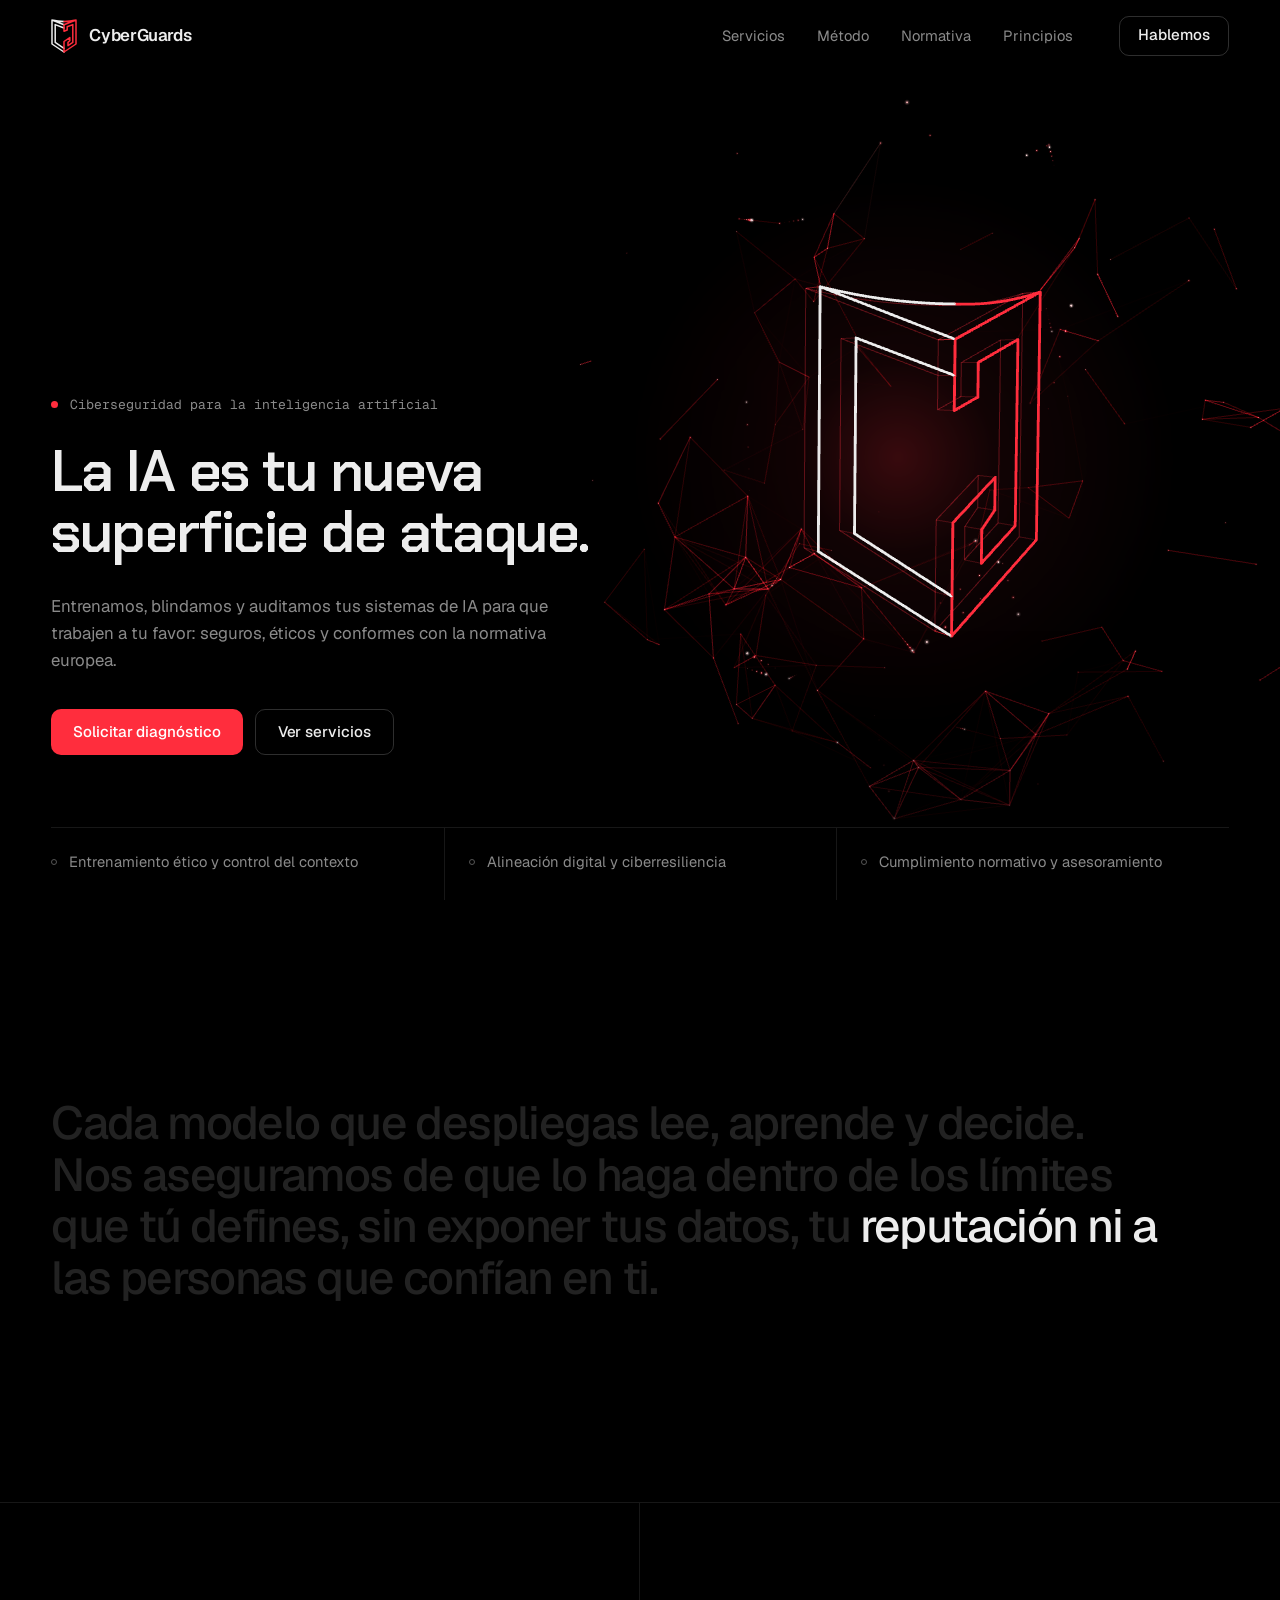
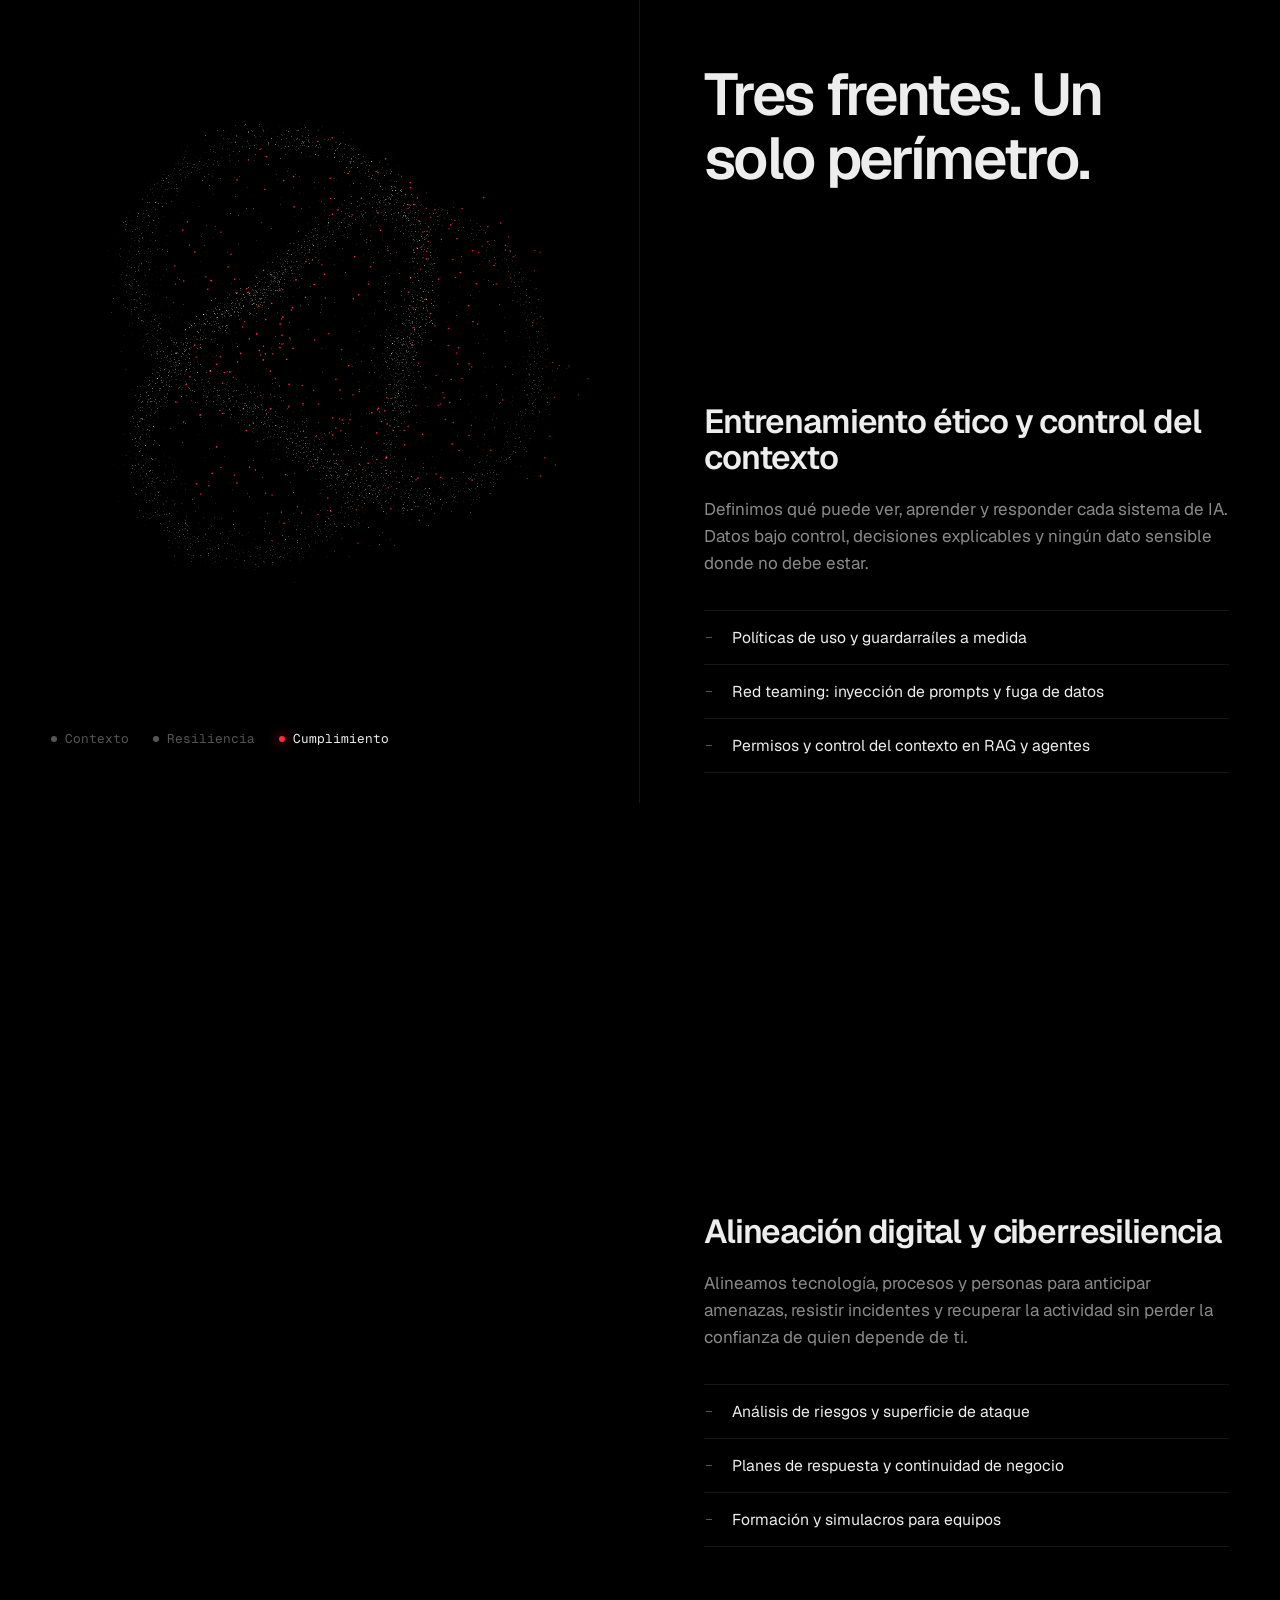
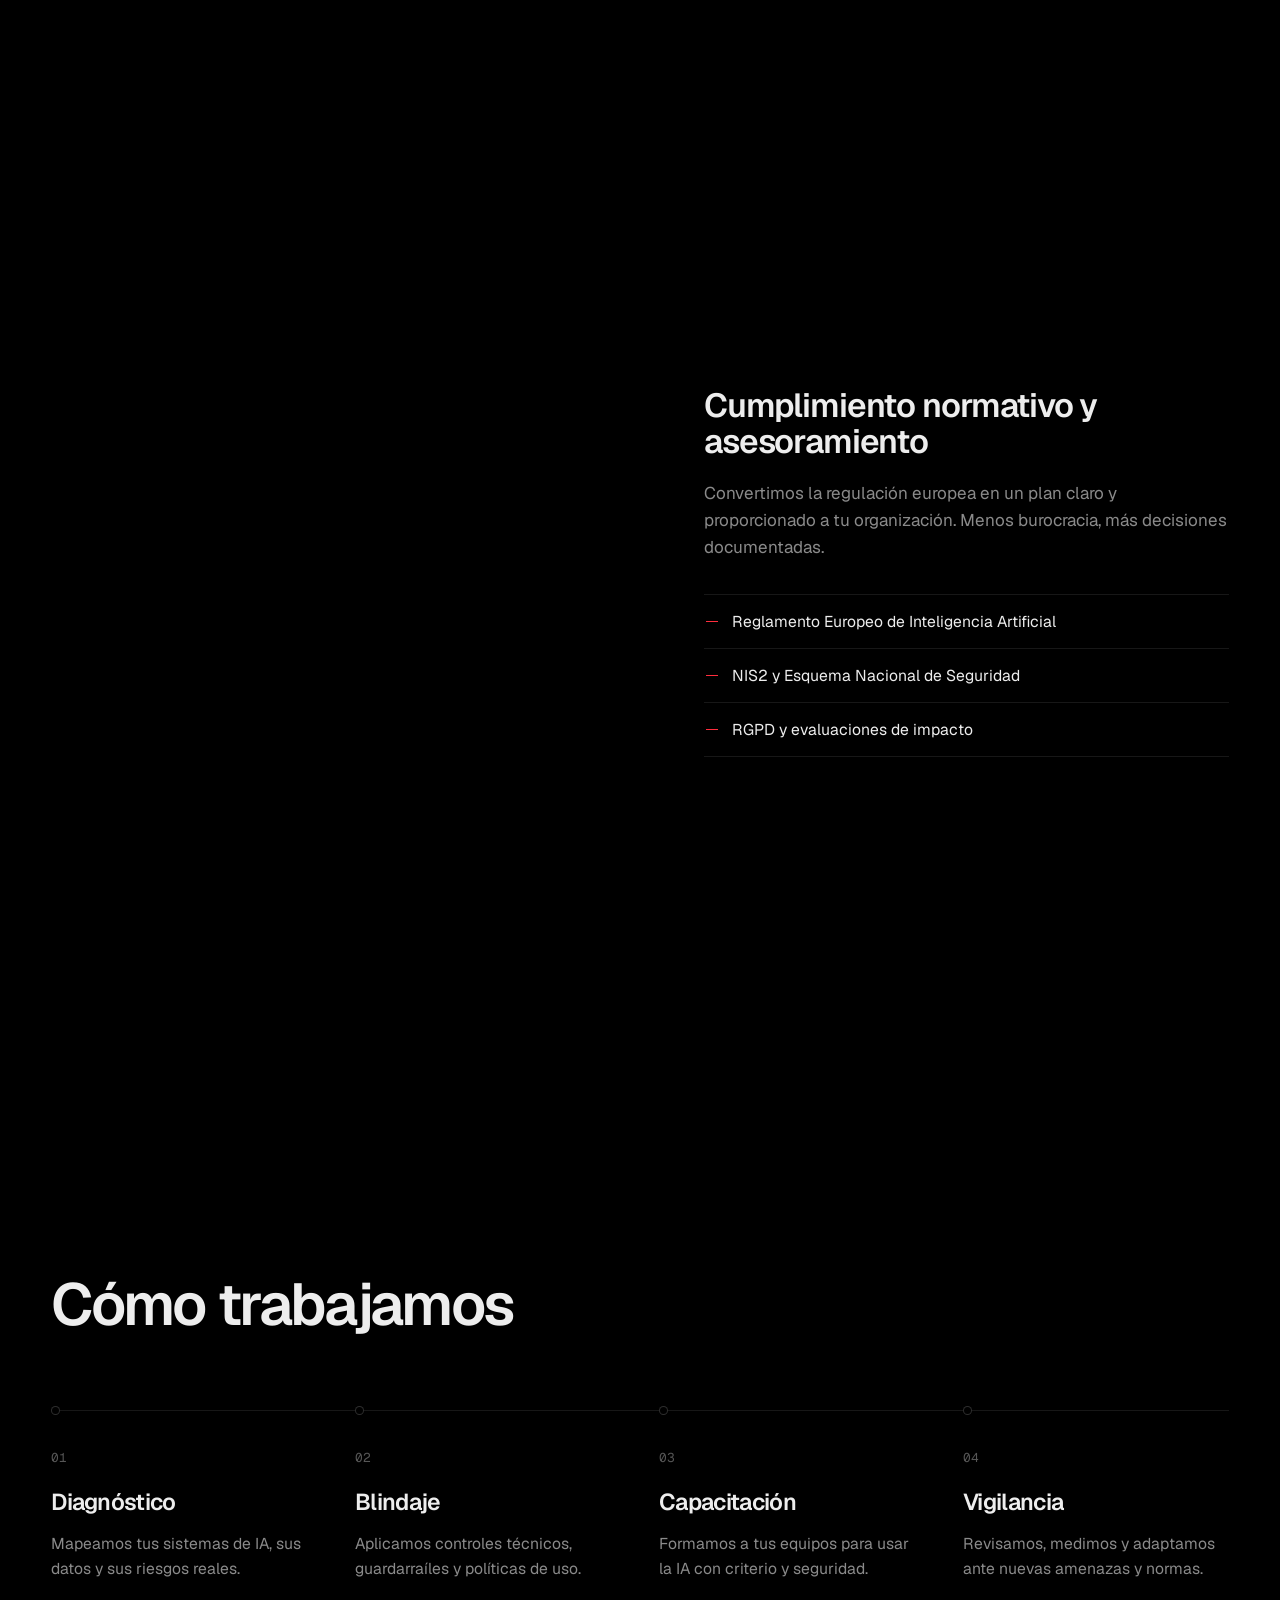
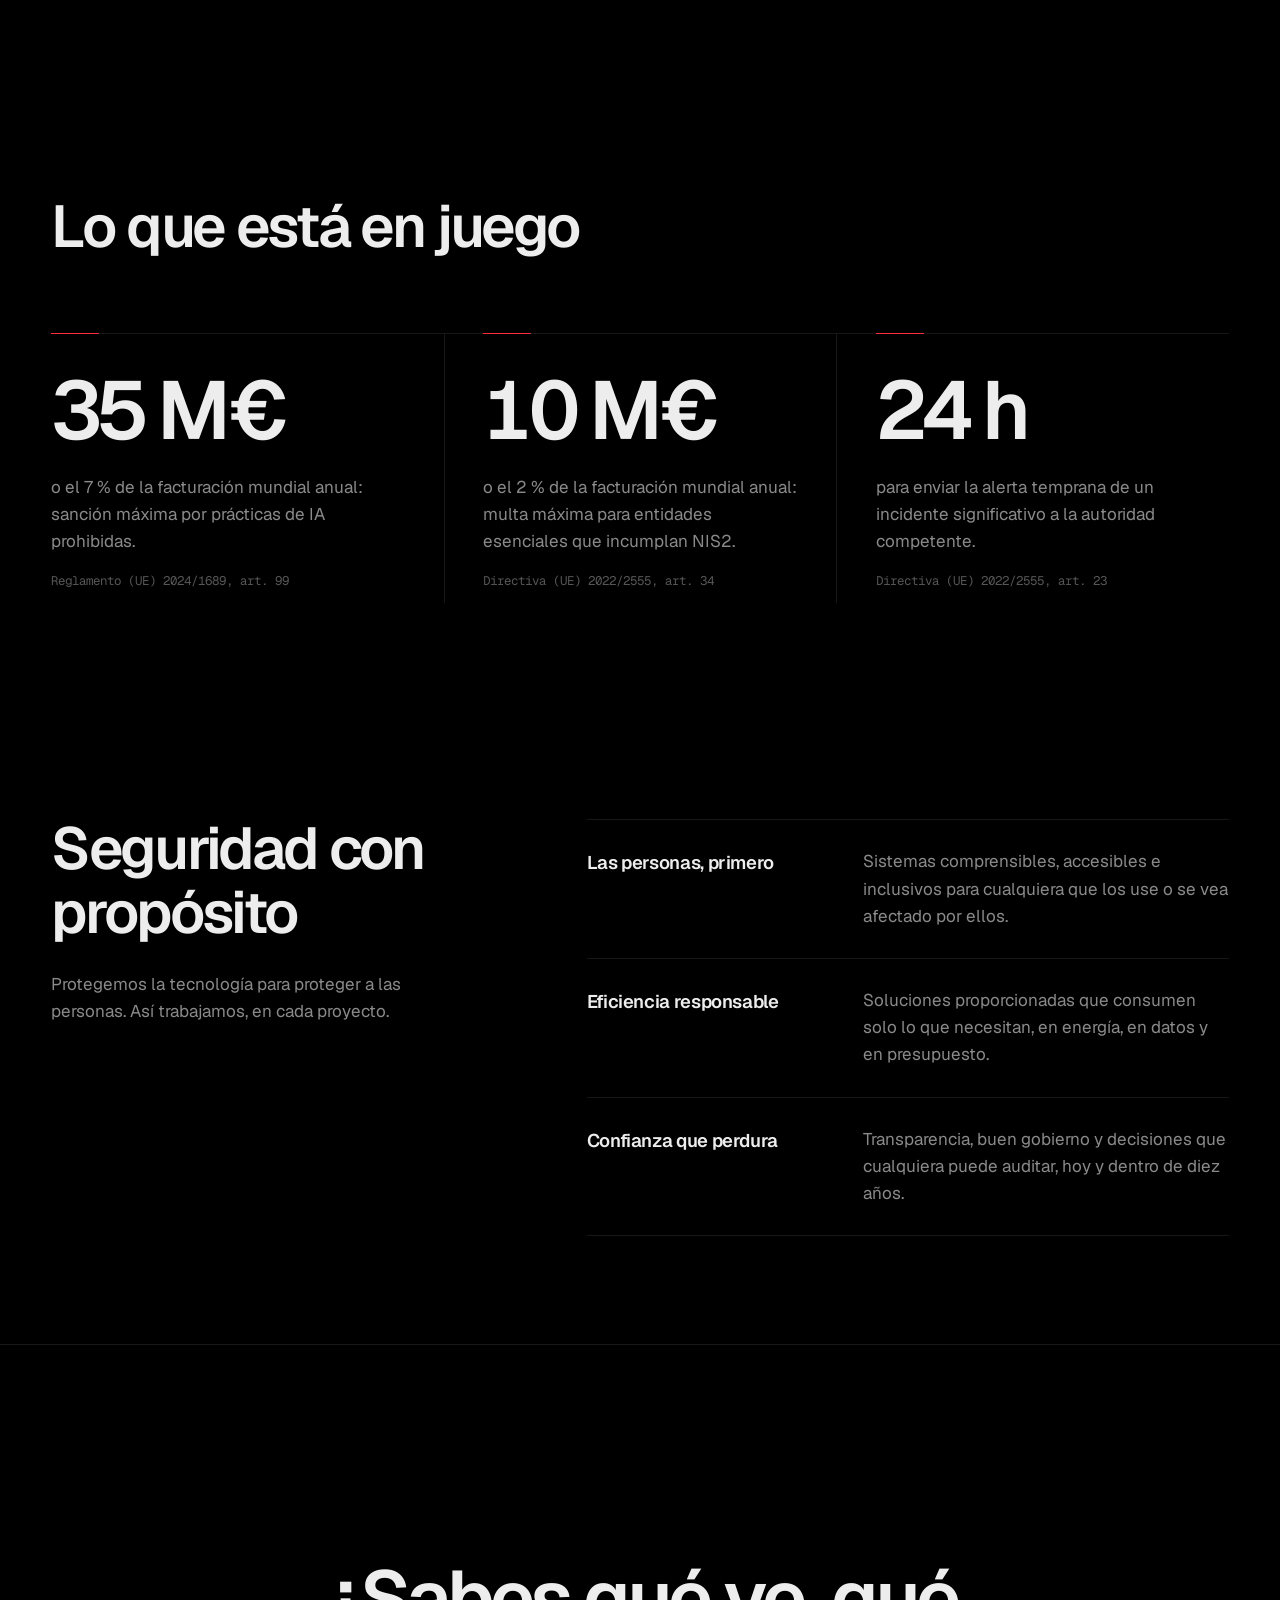
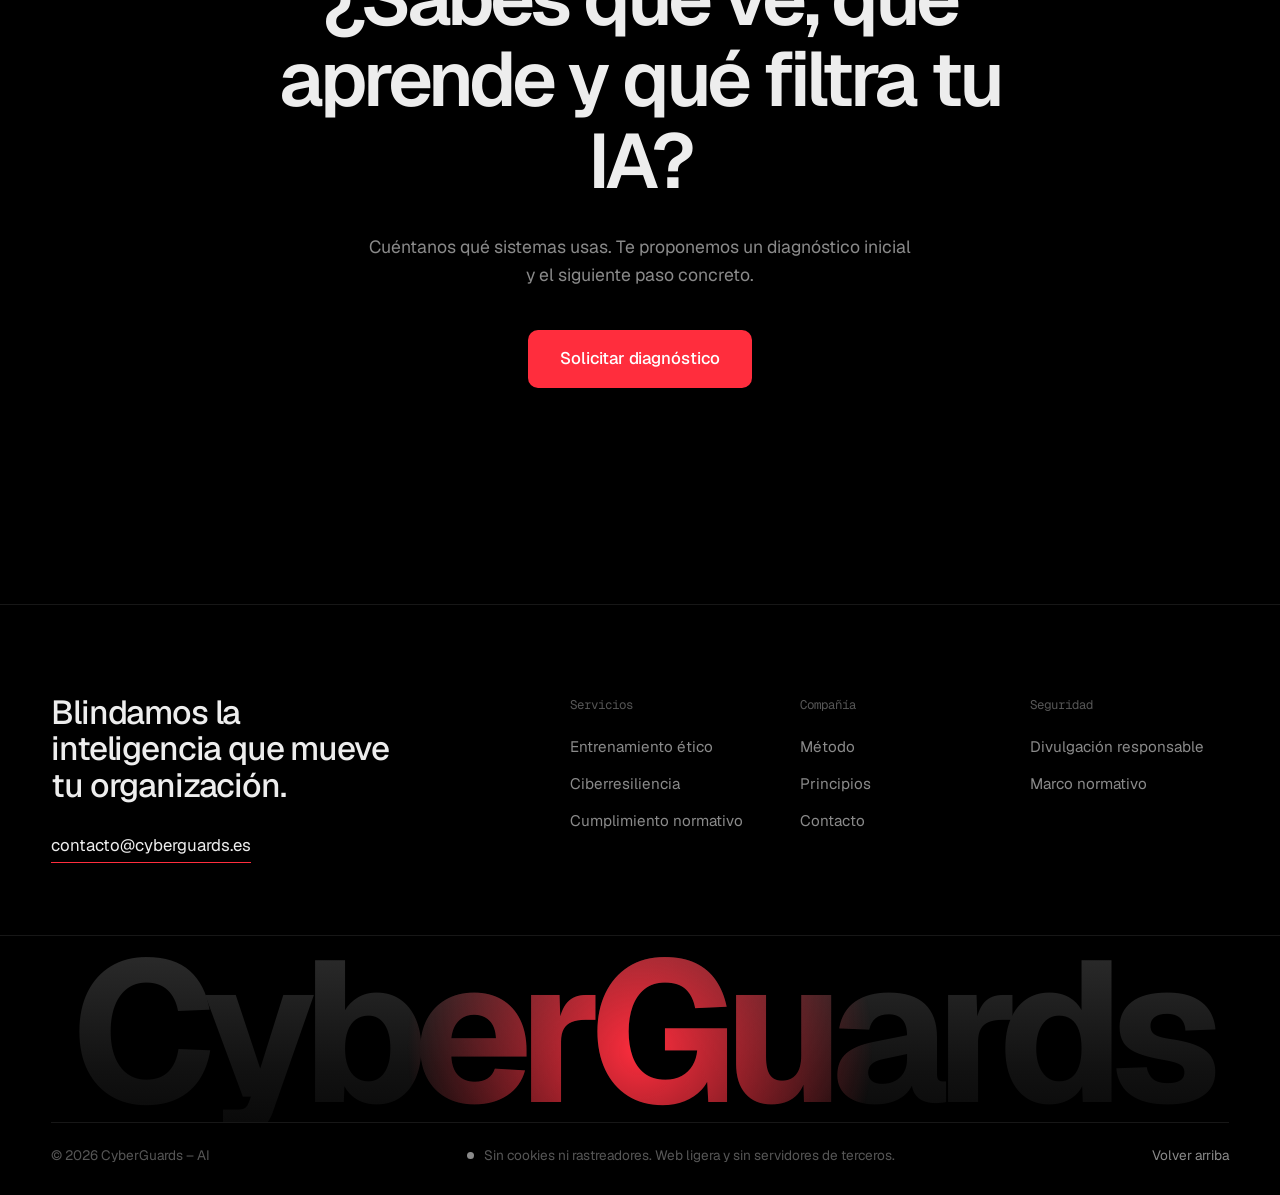
==== commit 0d024c8c: "SEO y agentes: robots.txt, llms.txt, sitemap y datos estructurados Co-Authored-By: Claude Opus 5.5 <" ====
--- a/index.html
+++ b/index.html
@@ -11,6 +11,35 @@
   <meta property="og:title" content="CyberGuards – AI">
   <meta property="og:description" content="La IA es tu nueva superficie de ataque. Te ayudamos a protegerla.">
   <meta property="og:locale" content="es_ES">
+  <meta property="og:url" content="https://cyberguards.es/">
+  <meta property="og:site_name" content="CyberGuards – AI">
+  <link rel="canonical" href="https://cyberguards.es/">
+  <link rel="alternate" type="text/markdown" href="/llms.txt" title="Resumen para modelos de lenguaje">
+  <script type="application/ld+json">
+  {
+    "@context": "https://schema.org",
+    "@type": "ProfessionalService",
+    "@id": "https://cyberguards.es/#org",
+    "name": "CyberGuards – AI",
+    "alternateName": "CyberGuards",
+    "url": "https://cyberguards.es/",
+    "logo": "https://cyberguards.es/assets/img/logo.svg",
+    "email": "contacto@cyberguards.es",
+    "description": "Ciberseguridad para la inteligencia artificial: entrenamiento ético y control del contexto, alineación digital y ciberresiliencia, y cumplimiento del Reglamento Europeo de IA, NIS2, ENS y RGPD.",
+    "areaServed": [{ "@type": "Country", "name": "España" }, { "@type": "Place", "name": "Unión Europea" }],
+    "availableLanguage": ["es", "en"],
+    "knowsAbout": ["Seguridad de la inteligencia artificial", "Reglamento Europeo de Inteligencia Artificial", "NIS2", "Esquema Nacional de Seguridad", "RGPD", "Ciberresiliencia", "Red teaming de IA", "Inyección de prompts", "RAG y agentes de IA"],
+    "hasOfferCatalog": {
+      "@type": "OfferCatalog",
+      "name": "Servicios",
+      "itemListElement": [
+        { "@type": "Offer", "itemOffered": { "@type": "Service", "name": "Entrenamiento ético y control del contexto", "url": "https://cyberguards.es/#etica" } },
+        { "@type": "Offer", "itemOffered": { "@type": "Service", "name": "Alineación digital y ciberresiliencia", "url": "https://cyberguards.es/#resiliencia" } },
+        { "@type": "Offer", "itemOffered": { "@type": "Service", "name": "Cumplimiento normativo y asesoramiento", "url": "https://cyberguards.es/#cumplimiento" } }
+      ]
+    }
+  }
+  </script>
   <link rel="icon" href="assets/img/favicon.svg" type="image/svg+xml">
   <link rel="preload" href="assets/fonts/geist-latin.woff2" as="font" type="font/woff2" crossorigin>
   <link rel="preload" href="assets/fonts/geist-mono-latin.woff2" as="font" type="font/woff2" crossorigin>
